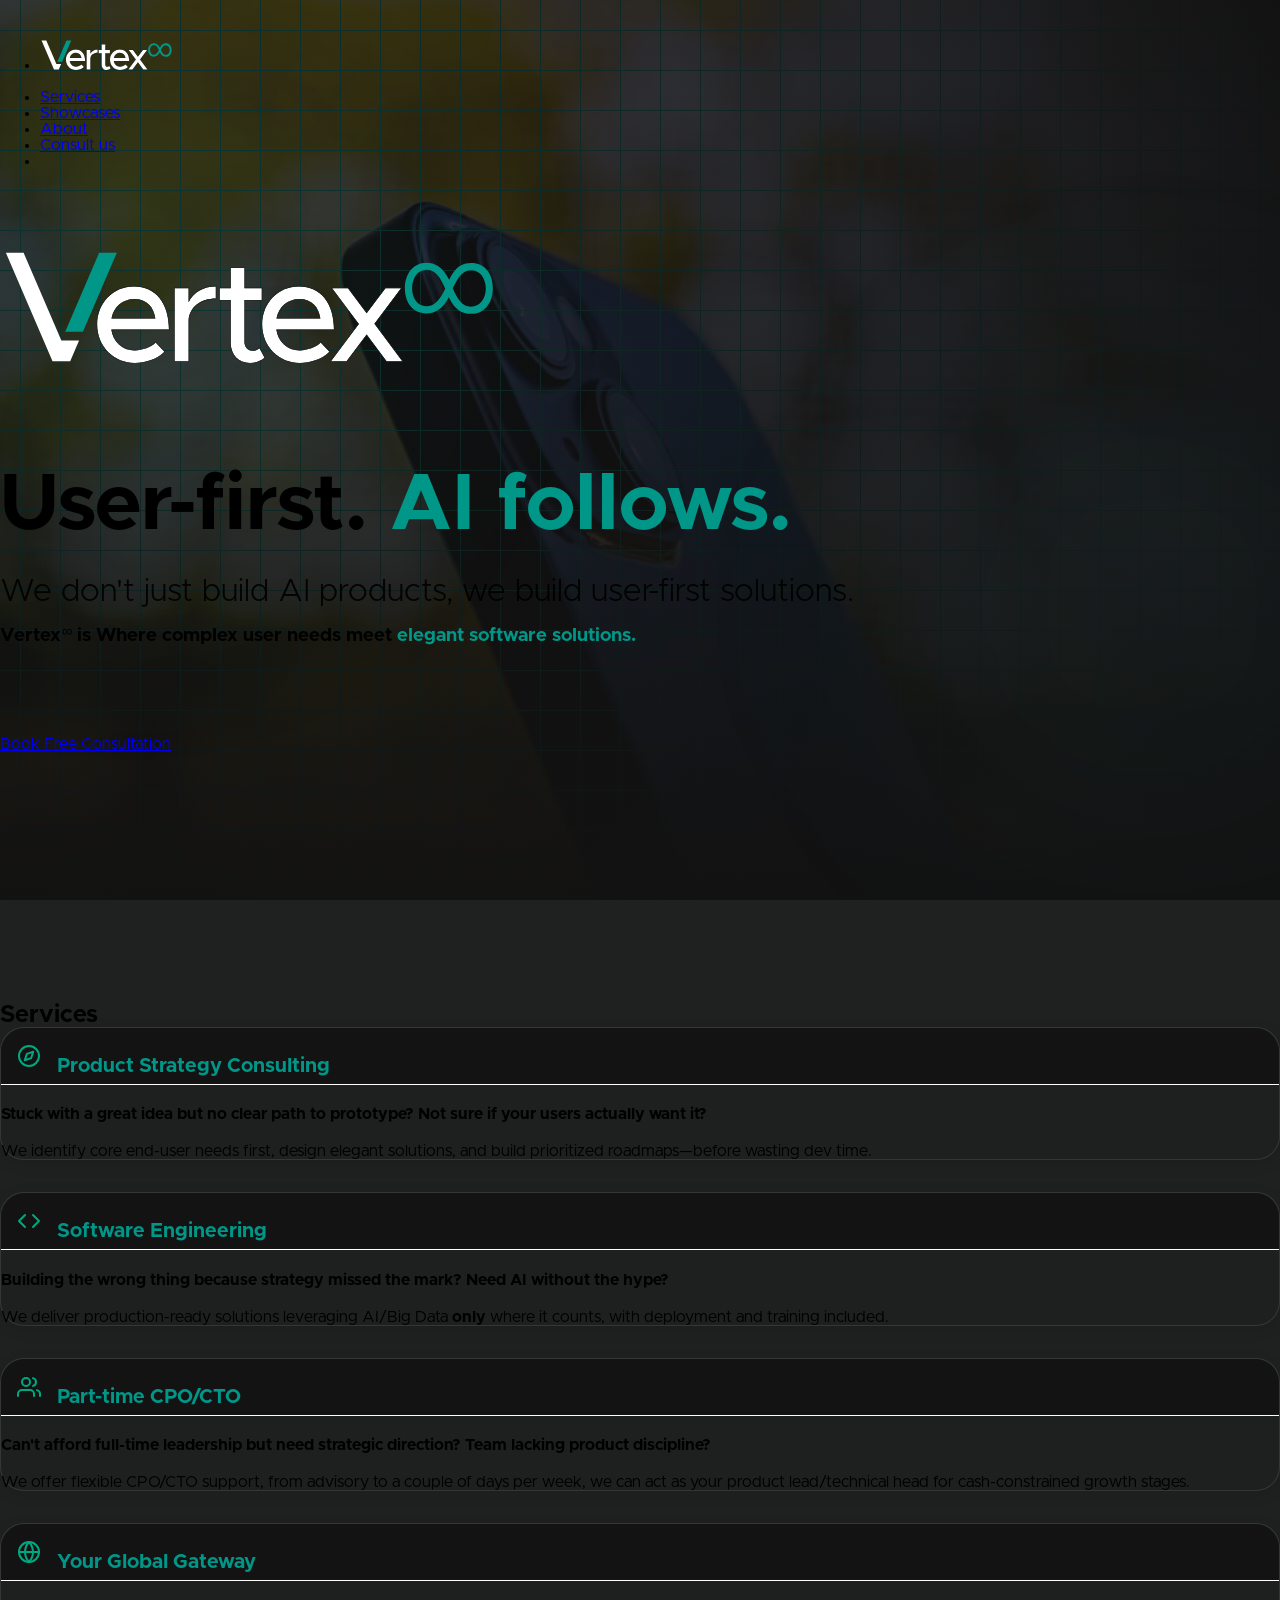
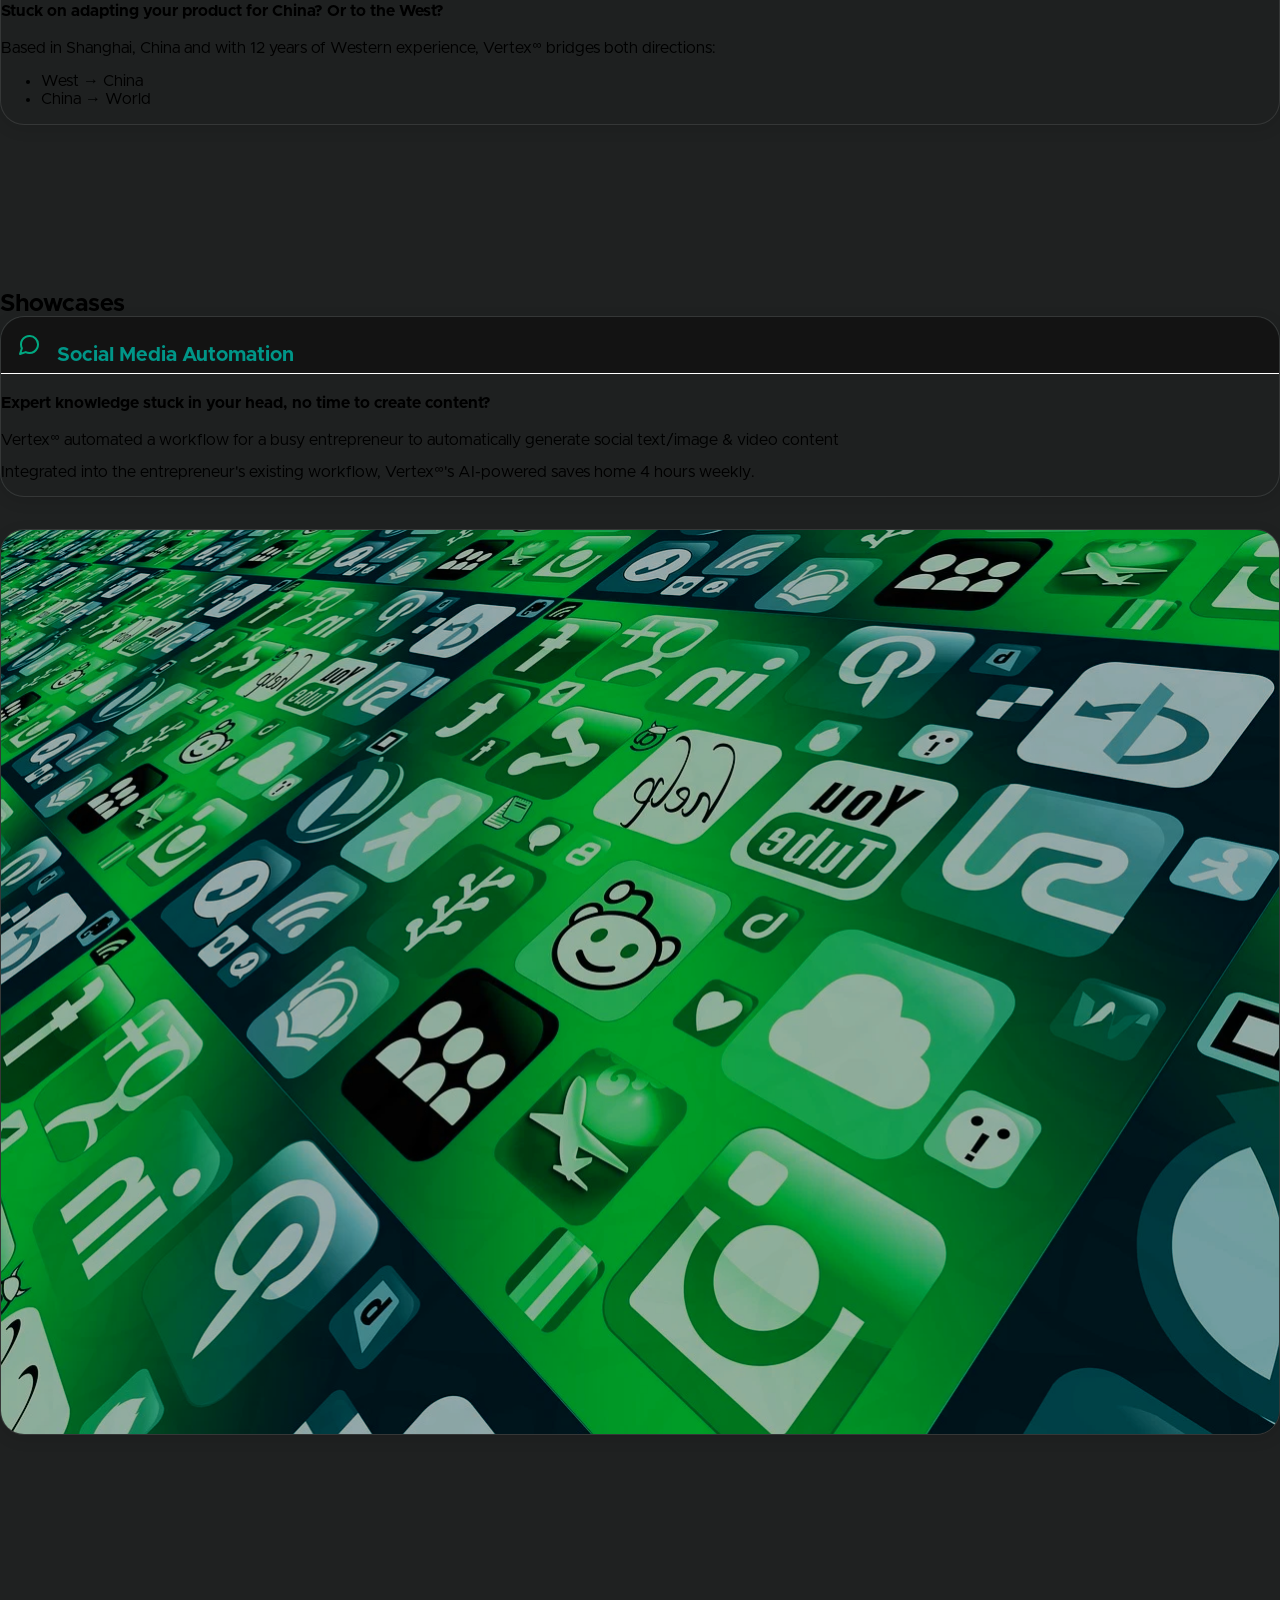
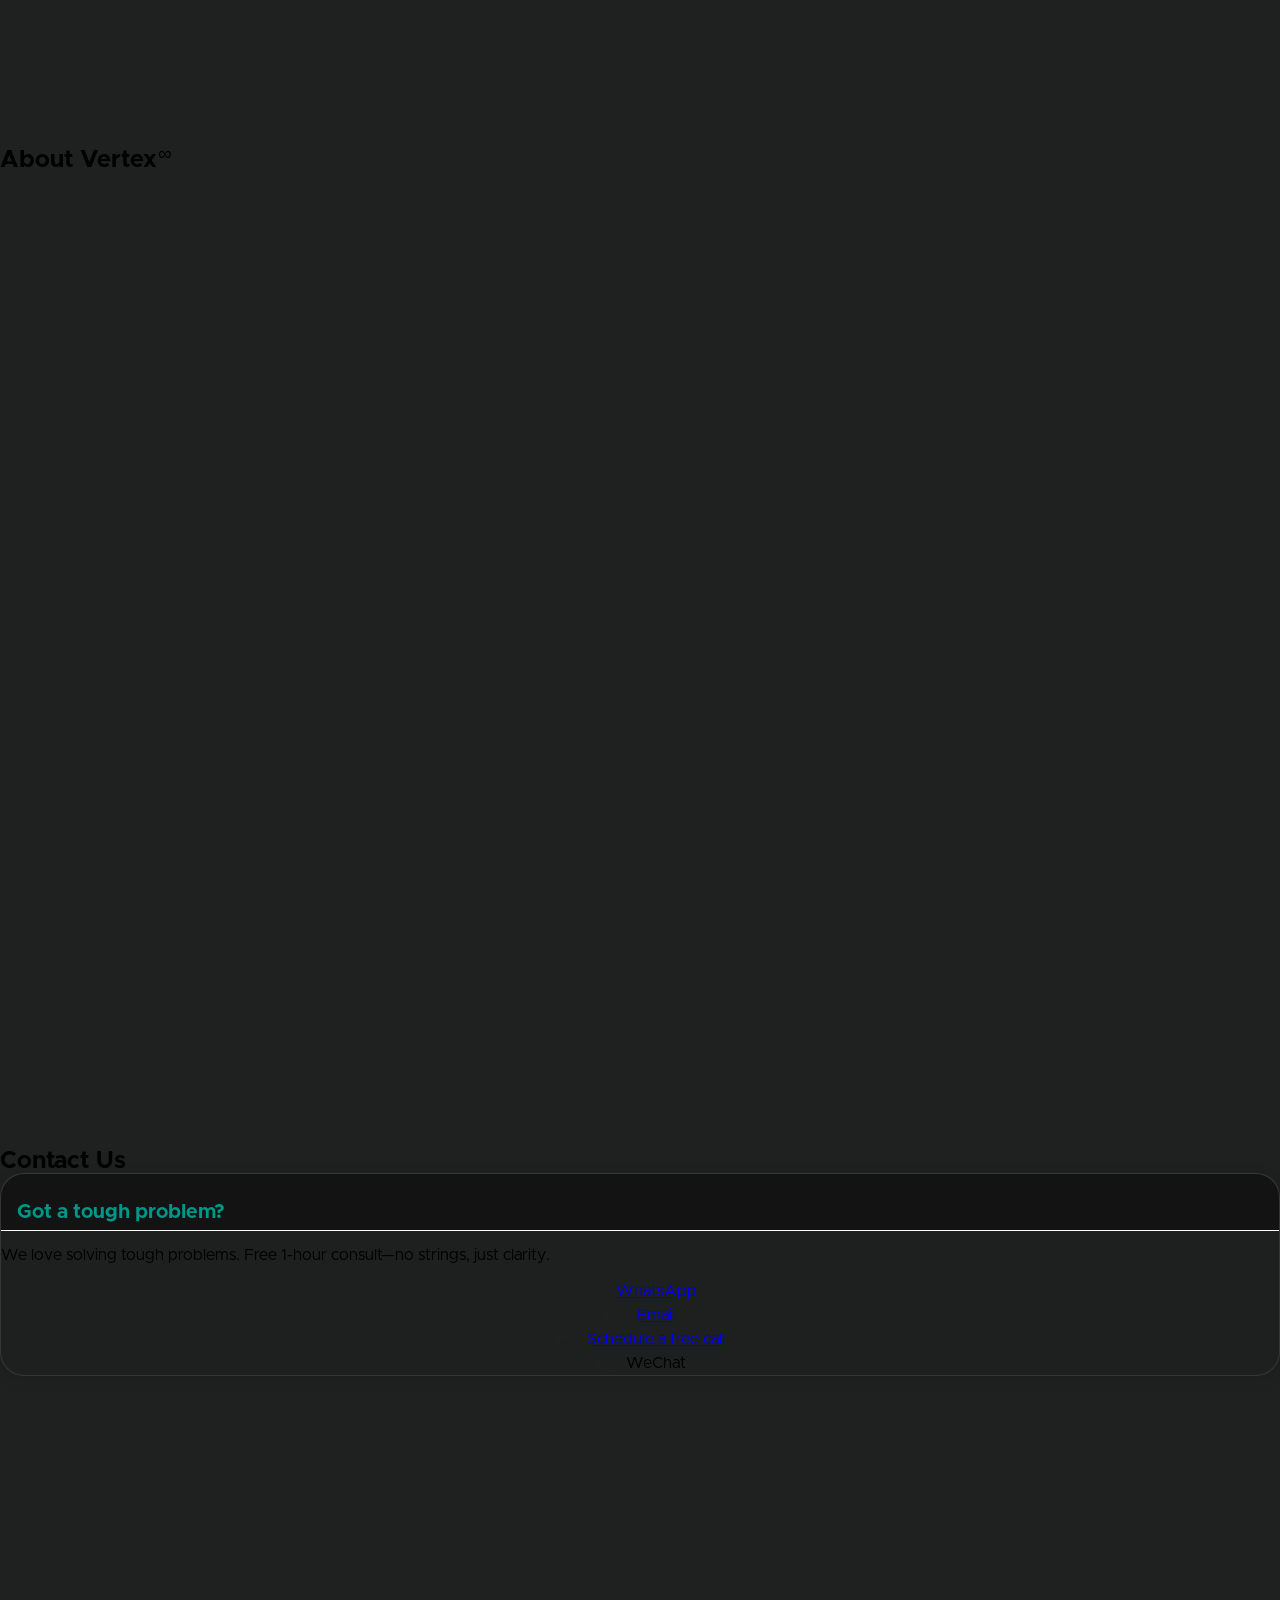
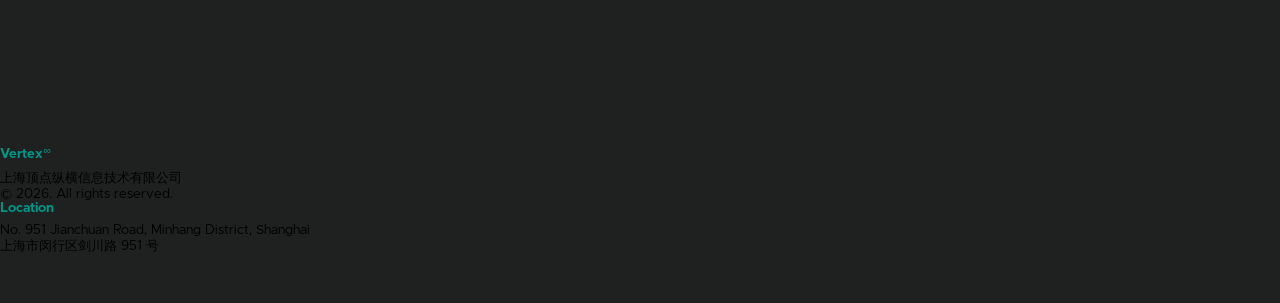
==== index.html @ 4355d053 "Adjust 2 cols image style + fix reveal." ====
<!DOCTYPE html>
<html lang="en" data-theme="dark">

<head>
    <meta charset="UTF-8">
    <meta name="viewport" content="width=device-width, initial-scale=1.0">
    <title>Vertex8 - Where complex user needs meet elegant software solutions | Vertex8</title>
    <meta name="description"
        content="Vertex8 delivers elegant AI-powered solutions for complex workflows, from product strategy to software engineering.">

    <!-- Pico.css -->
    <link rel="stylesheet" href="assets/css/pico.min.css">

    <!-- Custom Style -->
    <link rel="stylesheet" href="assets/css/style.css">

    <!-- Favicon -->
    <link rel="icon" type="image/svg+xml" href="assets/img/favicon.svg">
</head>

<body>
    <header>
        <nav class="container">
            <ul>
                <li>
                    <a href="#welcome" aria-label="Vertex8 Home">
                        <img src="assets/img/logo-full-light.svg" alt="Vertex8 Logo" class="logo logo-light">
                        <img src="assets/img/logo-full-dark.svg" alt="Vertex8 Logo" class="logo logo-dark">
                    </a>
                </li>
            </ul>
            <ul>
                <li><a href="#services">Services</a></li>
                <li><a href="#use-cases">Showcases</a></li>
                <li><a href="#about">About</a></li>
                <li><a href="#contact" role="button" data-tooltip="It's free!" data-placement="bottom"><span
                            class="consult-text-full">Consult us</span><span
                            class="consult-text-short">Consult</span></a>
                </li>
                <li>
                    <a href="#" id="theme-toggle" aria-label="Toggle Theme">
                        <svg xmlns="http://www.w3.org/2000/svg" width="24" height="24" viewBox="0 0 24 24" fill="none"
                            stroke="currentColor" stroke-width="2" stroke-linecap="round" stroke-linejoin="round">
                            <circle cx="12" cy="12" r="5" />
                            <path
                                d="M12 1v2M12 21v2M4.22 4.22l1.42 1.42M18.36 18.36l1.42 1.42M1 12h2M21 12h2M4.22 19.78l1.42-1.42M18.36 5.64l1.42-1.42" />
                        </svg>
                    </a>
                </li>
            </ul>
        </nav>
    </header>

    <main>
        <!-- Hero Section -->
        <section id="welcome">
            <div class="container">
                <div class="logo-animation-container">
                    <div class="logo-reveal-mask">
                        <img src="assets/img/logo-full-light.svg" alt="Vertex8" class="logo-full logo-light">
                        <img src="assets/img/logo-full-dark.svg" alt="Vertex8" class="logo-full logo-dark">
                    </div>
                    <div class="v-anim-wrapper">
                        <img src="assets/img/logo-v-light.svg" alt="" class="v-logo-anim logo-light">
                        <img src="assets/img/logo-v-dark.svg" alt="" class="v-logo-anim logo-dark">
                    </div>
                </div>
                <hgroup>
                    <h1>User-first. <span class="primary">AI follows.</span></h1>
                    <h2>We don't just build AI products, we build user-first solutions.</h2>
                    <h3><span class="company_name">Vertex<span class="symbol">∞</span></span> is Where complex user
                        needs
                        meet<span class="primary"> elegant software solutions.</span>
                    </h3>
                </hgroup>
                <footer>
                    <a href="#contact" role="button" data-tooltip="Tell us about your needs!"
                        data-placement="bottom">Book
                        Free Consultation</a>
                </footer>
            </div>
        </section>

        <!-- Services -->
        <section id="services">
            <div class="container">
                <h2>Services</h2>
                <div class="grid">
                    <div>
                        <article class="reveal">
                            <header>
                                <img src="assets/img/icon-strategy.svg" alt="Strategy Icon" class="icon">
                                <h3>Product Strategy Consulting</h3>
                            </header>
                            <h4>Stuck with a great idea but no clear path to prototype? Not sure if your users actually
                                want it?</h4>
                            We identify core end-user needs first, design elegant solutions, and build prioritized
                            roadmaps—before wasting dev time.
                        </article>
                    </div>
                    <div>
                        <article class="reveal">
                            <header>
                                <img src="assets/img/icon-engineering.svg" alt="Engineering Icon" class="icon">
                                <h3>Software Engineering</h3>
                            </header>
                            <h4>Building the wrong thing because strategy missed the mark? Need AI without the hype?
                            </h4>
                            We deliver production-ready solutions leveraging AI/Big Data <strong>only</strong> where it
                            counts, with deployment and training included.
                        </article>
                    </div>
                </div>
                <div class="grid">
                    <div>
                        <article class="reveal">
                            <header>
                                <img src="assets/img/icon-leadership.svg" alt="Leadership Icon" class="icon">
                                <h3>Part-time CPO/CTO</h3>
                            </header>
                            <h4>Can't afford full-time leadership but need strategic direction? Team lacking product
                                discipline?</h4>
                            We offer flexible CPO/CTO support, from advisory to a couple of days per week, we can act as
                            your product lead/technical head for cash-constrained growth stages.
                        </article>
                    </div>
                    <div>
                        <article class="reveal">
                            <header>
                                <img src="assets/img/icon-delivery.svg" alt="Delivery Icon" class="icon">
                                <h3>Your Global Gateway</h3>
                            </header>
                            <h4>Stuck on adapting your product for China? Or to the West?</h4>
                            Based in Shanghai, China and with 12 years of Western experience, <span
                                class="company_name">Vertex<span class="symbol">∞</span></span> bridges both
                            directions:
                            <ul>
                                <li>West → China</li>
                                <li>China → World</li>
                            </ul>
                        </article>
                    </div>
                </div>
            </div>
        </section>

        <!-- Use Cases -->
        <section id="use-cases">
            <div class="container">
                <h2>Showcases</h2>
                <div class="grid">
                    <article class="reveal">
                        <header>
                            <img src="assets/img/icon-social.svg" alt="Social Icon" class="icon">
                            <h3>Social Media Automation</h3>
                        </header>
                        <h4>Expert knowledge stuck in your head, no time to create content?</h4>
                        <p><span class="company_name">Vertex<span class="symbol">∞</span></span> automated a workflow
                            for a
                            busy entrepreneur
                            to automatically generate social text/image
                            &amp; video content </p>
                        <p>Integrated into the entrepreneur's existing workflow, <span class="company_name">Vertex<span
                                    class="symbol">∞</span></span>'s AI-powered saves home 4 hours
                            weekly.</p>
                    </article>
                    <div class="reveal image-col">
                        <img src="./assets/img/showcase_social.webp" alt="Social Media Automation Illustration">
                    </div>
                </div>
            </div>
        </section>

        <!-- About Vertex8 -->
        <section id="about">
            <div class="container">
                <h2>About <span class="company_name">Vertex<span class="symbol">∞</span></span></h2>
                <div class="grid">
                    <article class="reveal">
                        <header>
                            <img src="assets/img/icon-principles.svg" alt="Mission Icon" class="icon">
                            <h3>Our Principles</h3>
                        </header>
                        <ul>
                            <li>User-first, <strong>always</strong>.<br />
                                We solve real problems before picking tech. AI
                                serves users, never the other way around.</li>
                            <li><strong>Integrity drives us.</strong><br />
                                Honest advice, transparent pricing, sustainable
                                solutions—not hype.</li>
                            <li><strong>Scale what works.</strong><br />
                                We phase projects to minimize risks and unlock
                                scalable patterns.</li>
                        </ul>
                    </article>
                    <article class="reveal">
                        <header>
                            <img src="assets/img/icon-founder.svg" alt="Founder Icon" class="icon">
                            <h3>Our Founder</h3>
                        </header>
                        <div>
                            <h4>Cyrille Berliat <a href="https://www.linkedin.com/in/cyrilleberliat/" target="_blank"
                                    rel="noopener noreferrer"
                                    style="display: inline-flex; vertical-align: bottom; margin-left: 0.5rem; margin-bottom: 0.2rem;"><img
                                        src="assets/img/icon-linkedin.svg" alt="LinkedIn" class="icon"
                                        style="width: 1.2rem; height: 1.2rem;"></a></h4>
                            <ul>
                                <li>15 years building/scaling products, 12 at Google.</li>
                                <li>Mentors teams from idea to production with battle-tested methodology.</li>
                                <li>International experience having lived in 9 countries from China to USA, with a
                                    French
                                    touch.</li>
                            </ul>
                        </div>
                    </article>
                </div>
            </div>
        </section>

        <!-- Contact Us -->
        <section id="contact">
            <div class="container">
                <h2>Contact Us</h2>

                <div class="grid">
                    <article class="reveal">
                        <header>
                            <h3>Got a tough problem?</h3>
                        </header>
                        <p>We love solving tough problems. Free 1-hour consult—no strings, just clarity.</p>
                        <div class="grid">
                            <a href="https://wa.me/8617621033727" target="_blank" role="button">
                                <img src="assets/img/icon-whatsapp.svg" alt="WhatsApp" class="icon">
                                WhatsApp
                            </a>

                            <a href="mailto:hello@vertex8.net" target="_blank" role="button">
                                <img src="assets/img/icon-mail.svg" alt="Email" class="icon">
                                Email
                            </a>

                            <a href="https://calendly.com/vertex8/30min" target="_blank" role="button">
                                <img src="assets/img/icon-calendar.svg" alt="Calendar" class="icon">
                                Schedule a free call
                            </a>

                            <details name="wechat" class="wechat-container" role="button">
                                <summary role="button">
                                    <img src="assets/img/icon-wechat.svg" alt="WeChat" class="icon">
                                    WeChat
                                </summary>

                                <div class="wechat-tooltip">
                                    <div class="wechat-qr-placeholder"><img src="assets/img/wechat-qr.svg"
                                            alt="Vertex8 WeChat">
                                    </div>
                                    <p style="margin-top:0.5rem; margin-bottom:0;">ID: bo_xirui</p>
                                </div>
                            </details>
                        </div>
                    </article>
                </div>
            </div>
        </section>
    </main>

    <footer class="container">
        <div class="grid">
            <section>
                <small>
                    <strong><span class="company_name">Vertex<span class="symbol">∞</span></span></strong>
                    上海顶点纵横信息技术有限公司<br />
                    &copy; 2026. All rights reserved.
                </small>
            </section>
            <section>
                <small>
                    <strong>Location</strong>
                    No. 951 Jianchuan Road, Minhang District, Shanghai<br />
                    上海市闵行区剑川路 951 号
                </small>
            </section>
        </div>
    </footer>

    <script>
        // Intersection Observer for entrance animations
        const revealCallback = (entries, observer) => {
            entries.forEach(entry => {
                if (entry.isIntersecting) {
                    entry.target.classList.add('active');
                    // Once animated, we don't need to observe it anymore
                    observer.unobserve(entry.target);
                }
            });
        };

        const revealObserver = new IntersectionObserver(revealCallback, {
            threshold: 0.15
        });

        document.querySelectorAll('.reveal').forEach(element => {
            revealObserver.observe(element);
        });

        // Header scroll effect
        const header = document.querySelector('header');
        window.addEventListener('scroll', () => {
            if (window.scrollY > 50) {
                header.classList.add('scrolled');
            } else {
                header.classList.remove('scrolled');
            }
        });
    </script>
</body>

</html>
---- assets/css/pico.min.css ----
@charset "UTF-8";/*!
 * Pico CSS ✨ v2.1.1 (https://picocss.com)
 * Copyright 2019-2025 - Licensed under MIT
 */:host,:root{--pico-font-family-emoji:"Apple Color Emoji","Segoe UI Emoji","Segoe UI Symbol","Noto Color Emoji";--pico-font-family-sans-serif:system-ui,"Segoe UI",Roboto,Oxygen,Ubuntu,Cantarell,Helvetica,Arial,"Helvetica Neue",sans-serif,var(--pico-font-family-emoji);--pico-font-family-monospace:ui-monospace,SFMono-Regular,"SF Mono",Menlo,Consolas,"Liberation Mono",monospace,var(--pico-font-family-emoji);--pico-font-family:var(--pico-font-family-sans-serif);--pico-line-height:1.5;--pico-font-weight:400;--pico-font-size:100%;--pico-text-underline-offset:0.1rem;--pico-border-radius:0.25rem;--pico-border-width:0.0625rem;--pico-outline-width:0.125rem;--pico-transition:0.2s ease-in-out;--pico-spacing:1rem;--pico-typography-spacing-vertical:1rem;--pico-block-spacing-vertical:var(--pico-spacing);--pico-block-spacing-horizontal:var(--pico-spacing);--pico-grid-column-gap:var(--pico-spacing);--pico-grid-row-gap:var(--pico-spacing);--pico-form-element-spacing-vertical:0.75rem;--pico-form-element-spacing-horizontal:1rem;--pico-group-box-shadow:0 0 0 rgba(0, 0, 0, 0);--pico-group-box-shadow-focus-with-button:0 0 0 var(--pico-outline-width) var(--pico-primary-focus);--pico-group-box-shadow-focus-with-input:0 0 0 0.0625rem var(--pico-form-element-border-color);--pico-modal-overlay-backdrop-filter:blur(0.375rem);--pico-nav-element-spacing-vertical:1rem;--pico-nav-element-spacing-horizontal:0.5rem;--pico-nav-link-spacing-vertical:0.5rem;--pico-nav-link-spacing-horizontal:0.5rem;--pico-nav-breadcrumb-divider:">";--pico-icon-checkbox:url("data:image/svg+xml,%3Csvg xmlns='http://www.w3.org/2000/svg' width='24' height='24' viewBox='0 0 24 24' fill='none' stroke='rgb(255, 255, 255)' stroke-width='4' stroke-linecap='round' stroke-linejoin='round'%3E%3Cpolyline points='20 6 9 17 4 12'%3E%3C/polyline%3E%3C/svg%3E");--pico-icon-minus:url("data:image/svg+xml,%3Csvg xmlns='http://www.w3.org/2000/svg' width='24' height='24' viewBox='0 0 24 24' fill='none' stroke='rgb(255, 255, 255)' stroke-width='4' stroke-linecap='round' stroke-linejoin='round'%3E%3Cline x1='5' y1='12' x2='19' y2='12'%3E%3C/line%3E%3C/svg%3E");--pico-icon-chevron:url("data:image/svg+xml,%3Csvg xmlns='http://www.w3.org/2000/svg' width='24' height='24' viewBox='0 0 24 24' fill='none' stroke='rgb(136, 145, 164)' stroke-width='2' stroke-linecap='round' stroke-linejoin='round'%3E%3Cpolyline points='6 9 12 15 18 9'%3E%3C/polyline%3E%3C/svg%3E");--pico-icon-date:url("data:image/svg+xml,%3Csvg xmlns='http://www.w3.org/2000/svg' width='24' height='24' viewBox='0 0 24 24' fill='none' stroke='rgb(136, 145, 164)' stroke-width='2' stroke-linecap='round' stroke-linejoin='round'%3E%3Crect x='3' y='4' width='18' height='18' rx='2' ry='2'%3E%3C/rect%3E%3Cline x1='16' y1='2' x2='16' y2='6'%3E%3C/line%3E%3Cline x1='8' y1='2' x2='8' y2='6'%3E%3C/line%3E%3Cline x1='3' y1='10' x2='21' y2='10'%3E%3C/line%3E%3C/svg%3E");--pico-icon-time:url("data:image/svg+xml,%3Csvg xmlns='http://www.w3.org/2000/svg' width='24' height='24' viewBox='0 0 24 24' fill='none' stroke='rgb(136, 145, 164)' stroke-width='2' stroke-linecap='round' stroke-linejoin='round'%3E%3Ccircle cx='12' cy='12' r='10'%3E%3C/circle%3E%3Cpolyline points='12 6 12 12 16 14'%3E%3C/polyline%3E%3C/svg%3E");--pico-icon-search:url("data:image/svg+xml,%3Csvg xmlns='http://www.w3.org/2000/svg' width='24' height='24' viewBox='0 0 24 24' fill='none' stroke='rgb(136, 145, 164)' stroke-width='1.5' stroke-linecap='round' stroke-linejoin='round'%3E%3Ccircle cx='11' cy='11' r='8'%3E%3C/circle%3E%3Cline x1='21' y1='21' x2='16.65' y2='16.65'%3E%3C/line%3E%3C/svg%3E");--pico-icon-close:url("data:image/svg+xml,%3Csvg xmlns='http://www.w3.org/2000/svg' width='24' height='24' viewBox='0 0 24 24' fill='none' stroke='rgb(136, 145, 164)' stroke-width='3' stroke-linecap='round' stroke-linejoin='round'%3E%3Cline x1='18' y1='6' x2='6' y2='18'%3E%3C/line%3E%3Cline x1='6' y1='6' x2='18' y2='18'%3E%3C/line%3E%3C/svg%3E");--pico-icon-loading:url("data:image/svg+xml,%3Csvg fill='none' height='24' width='24' viewBox='0 0 24 24' xmlns='http://www.w3.org/2000/svg' %3E%3Cstyle%3E g %7B animation: rotate 2s linear infinite; transform-origin: center center; %7D circle %7B stroke-dasharray: 75,100; stroke-dashoffset: -5; animation: dash 1.5s ease-in-out infinite; stroke-linecap: round; %7D @keyframes rotate %7B 0%25 %7B transform: rotate(0deg); %7D 100%25 %7B transform: rotate(360deg); %7D %7D @keyframes dash %7B 0%25 %7B stroke-dasharray: 1,100; stroke-dashoffset: 0; %7D 50%25 %7B stroke-dasharray: 44.5,100; stroke-dashoffset: -17.5; %7D 100%25 %7B stroke-dasharray: 44.5,100; stroke-dashoffset: -62; %7D %7D %3C/style%3E%3Cg%3E%3Ccircle cx='12' cy='12' r='10' fill='none' stroke='rgb(136, 145, 164)' stroke-width='4' /%3E%3C/g%3E%3C/svg%3E")}@media (min-width:576px){:host,:root{--pico-font-size:106.25%}}@media (min-width:768px){:host,:root{--pico-font-size:112.5%}}@media (min-width:1024px){:host,:root{--pico-font-size:118.75%}}@media (min-width:1280px){:host,:root{--pico-font-size:125%}}@media (min-width:1536px){:host,:root{--pico-font-size:131.25%}}a{--pico-text-decoration:underline}a.contrast,a.secondary{--pico-text-decoration:underline}small{--pico-font-size:0.875em}h1,h2,h3,h4,h5,h6{--pico-font-weight:700}h1{--pico-font-size:2rem;--pico-line-height:1.125;--pico-typography-spacing-top:3rem}h2{--pico-font-size:1.75rem;--pico-line-height:1.15;--pico-typography-spacing-top:2.625rem}h3{--pico-font-size:1.5rem;--pico-line-height:1.175;--pico-typography-spacing-top:2.25rem}h4{--pico-font-size:1.25rem;--pico-line-height:1.2;--pico-typography-spacing-top:1.874rem}h5{--pico-font-size:1.125rem;--pico-line-height:1.225;--pico-typography-spacing-top:1.6875rem}h6{--pico-font-size:1rem;--pico-line-height:1.25;--pico-typography-spacing-top:1.5rem}tfoot td,tfoot th,thead td,thead th{--pico-font-weight:600;--pico-border-width:0.1875rem}code,kbd,pre,samp{--pico-font-family:var(--pico-font-family-monospace)}kbd{--pico-font-weight:bolder}:where(select,textarea),input:not([type=submit],[type=button],[type=reset],[type=checkbox],[type=radio],[type=file]){--pico-outline-width:0.0625rem}[type=search]{--pico-border-radius:5rem}[type=checkbox],[type=radio]{--pico-border-width:0.125rem}[type=checkbox][role=switch]{--pico-border-width:0.1875rem}details.dropdown summary:not([role=button]){--pico-outline-width:0.0625rem}nav details.dropdown summary:focus-visible{--pico-outline-width:0.125rem}[role=search]{--pico-border-radius:5rem}[role=group]:has(button.secondary:focus,[type=submit].secondary:focus,[type=button].secondary:focus,[role=button].secondary:focus),[role=search]:has(button.secondary:focus,[type=submit].secondary:focus,[type=button].secondary:focus,[role=button].secondary:focus){--pico-group-box-shadow-focus-with-button:0 0 0 var(--pico-outline-width) var(--pico-secondary-focus)}[role=group]:has(button.contrast:focus,[type=submit].contrast:focus,[type=button].contrast:focus,[role=button].contrast:focus),[role=search]:has(button.contrast:focus,[type=submit].contrast:focus,[type=button].contrast:focus,[role=button].contrast:focus){--pico-group-box-shadow-focus-with-button:0 0 0 var(--pico-outline-width) var(--pico-contrast-focus)}[role=group] [role=button],[role=group] [type=button],[role=group] [type=submit],[role=group] button,[role=search] [role=button],[role=search] [type=button],[role=search] [type=submit],[role=search] button{--pico-form-element-spacing-horizontal:2rem}details summary[role=button]:not(.outline)::after{filter:brightness(0) invert(1)}[aria-busy=true]:not(input,select,textarea):is(button,[type=submit],[type=button],[type=reset],[role=button]):not(.outline)::before{filter:brightness(0) invert(1)}:host(:not([data-theme=dark])),:root:not([data-theme=dark]),[data-theme=light]{color-scheme:light;--pico-background-color:#fff;--pico-color:#373c44;--pico-text-selection-color:rgba(2, 154, 232, 0.25);--pico-muted-color:#646b79;--pico-muted-border-color:rgb(231, 234, 239.5);--pico-primary:#0172ad;--pico-primary-background:#0172ad;--pico-primary-border:var(--pico-primary-background);--pico-primary-underline:rgba(1, 114, 173, 0.5);--pico-primary-hover:#015887;--pico-primary-hover-background:#02659a;--pico-primary-hover-border:var(--pico-primary-hover-background);--pico-primary-hover-underline:var(--pico-primary-hover);--pico-primary-focus:rgba(2, 154, 232, 0.5);--pico-primary-inverse:#fff;--pico-secondary:#5d6b89;--pico-secondary-background:#525f7a;--pico-secondary-border:var(--pico-secondary-background);--pico-secondary-underline:rgba(93, 107, 137, 0.5);--pico-secondary-hover:#48536b;--pico-secondary-hover-background:#48536b;--pico-secondary-hover-border:var(--pico-secondary-hover-background);--pico-secondary-hover-underline:var(--pico-secondary-hover);--pico-secondary-focus:rgba(93, 107, 137, 0.25);--pico-secondary-inverse:#fff;--pico-contrast:#181c25;--pico-contrast-background:#181c25;--pico-contrast-border:var(--pico-contrast-background);--pico-contrast-underline:rgba(24, 28, 37, 0.5);--pico-contrast-hover:#000;--pico-contrast-hover-background:#000;--pico-contrast-hover-border:var(--pico-contrast-hover-background);--pico-contrast-hover-underline:var(--pico-secondary-hover);--pico-contrast-focus:rgba(93, 107, 137, 0.25);--pico-contrast-inverse:#fff;--pico-box-shadow:0.0145rem 0.029rem 0.174rem rgba(129, 145, 181, 0.01698),0.0335rem 0.067rem 0.402rem rgba(129, 145, 181, 0.024),0.0625rem 0.125rem 0.75rem rgba(129, 145, 181, 0.03),0.1125rem 0.225rem 1.35rem rgba(129, 145, 181, 0.036),0.2085rem 0.417rem 2.502rem rgba(129, 145, 181, 0.04302),0.5rem 1rem 6rem rgba(129, 145, 181, 0.06),0 0 0 0.0625rem rgba(129, 145, 181, 0.015);--pico-h1-color:#2d3138;--pico-h2-color:#373c44;--pico-h3-color:#424751;--pico-h4-color:#4d535e;--pico-h5-color:#5c6370;--pico-h6-color:#646b79;--pico-mark-background-color:rgb(252.5, 230.5, 191.5);--pico-mark-color:#0f1114;--pico-ins-color:rgb(28.5, 105.5, 84);--pico-del-color:rgb(136, 56.5, 53);--pico-blockquote-border-color:var(--pico-muted-border-color);--pico-blockquote-footer-color:var(--pico-muted-color);--pico-button-box-shadow:0 0 0 rgba(0, 0, 0, 0);--pico-button-hover-box-shadow:0 0 0 rgba(0, 0, 0, 0);--pico-table-border-color:var(--pico-muted-border-color);--pico-table-row-stripped-background-color:rgba(111, 120, 135, 0.0375);--pico-code-background-color:rgb(243, 244.5, 246.75);--pico-code-color:#646b79;--pico-code-kbd-background-color:var(--pico-color);--pico-code-kbd-color:var(--pico-background-color);--pico-form-element-background-color:rgb(251, 251.5, 252.25);--pico-form-element-selected-background-color:#dfe3eb;--pico-form-element-border-color:#cfd5e2;--pico-form-element-color:#23262c;--pico-form-element-placeholder-color:var(--pico-muted-color);--pico-form-element-active-background-color:#fff;--pico-form-element-active-border-color:var(--pico-primary-border);--pico-form-element-focus-color:var(--pico-primary-border);--pico-form-element-disabled-opacity:0.5;--pico-form-element-invalid-border-color:rgb(183.5, 105.5, 106.5);--pico-form-element-invalid-active-border-color:rgb(200.25, 79.25, 72.25);--pico-form-element-invalid-focus-color:var(--pico-form-element-invalid-active-border-color);--pico-form-element-valid-border-color:rgb(76, 154.5, 137.5);--pico-form-element-valid-active-border-color:rgb(39, 152.75, 118.75);--pico-form-element-valid-focus-color:var(--pico-form-element-valid-active-border-color);--pico-switch-background-color:#bfc7d9;--pico-switch-checked-background-color:var(--pico-primary-background);--pico-switch-color:#fff;--pico-switch-thumb-box-shadow:0 0 0 rgba(0, 0, 0, 0);--pico-range-border-color:#dfe3eb;--pico-range-active-border-color:#bfc7d9;--pico-range-thumb-border-color:var(--pico-background-color);--pico-range-thumb-color:var(--pico-secondary-background);--pico-range-thumb-active-color:var(--pico-primary-background);--pico-accordion-border-color:var(--pico-muted-border-color);--pico-accordion-active-summary-color:var(--pico-primary-hover);--pico-accordion-close-summary-color:var(--pico-color);--pico-accordion-open-summary-color:var(--pico-muted-color);--pico-card-background-color:var(--pico-background-color);--pico-card-border-color:var(--pico-muted-border-color);--pico-card-box-shadow:var(--pico-box-shadow);--pico-card-sectioning-background-color:rgb(251, 251.5, 252.25);--pico-dropdown-background-color:#fff;--pico-dropdown-border-color:#eff1f4;--pico-dropdown-box-shadow:var(--pico-box-shadow);--pico-dropdown-color:var(--pico-color);--pico-dropdown-hover-background-color:#eff1f4;--pico-loading-spinner-opacity:0.5;--pico-modal-overlay-background-color:rgba(232, 234, 237, 0.75);--pico-progress-background-color:#dfe3eb;--pico-progress-color:var(--pico-primary-background);--pico-tooltip-background-color:var(--pico-contrast-background);--pico-tooltip-color:var(--pico-contrast-inverse);--pico-icon-valid:url("data:image/svg+xml,%3Csvg xmlns='http://www.w3.org/2000/svg' width='24' height='24' viewBox='0 0 24 24' fill='none' stroke='rgb(76, 154.5, 137.5)' stroke-width='2' stroke-linecap='round' stroke-linejoin='round'%3E%3Cpolyline points='20 6 9 17 4 12'%3E%3C/polyline%3E%3C/svg%3E");--pico-icon-invalid:url("data:image/svg+xml,%3Csvg xmlns='http://www.w3.org/2000/svg' width='24' height='24' viewBox='0 0 24 24' fill='none' stroke='rgb(200.25, 79.25, 72.25)' stroke-width='2' stroke-linecap='round' stroke-linejoin='round'%3E%3Ccircle cx='12' cy='12' r='10'%3E%3C/circle%3E%3Cline x1='12' y1='8' x2='12' y2='12'%3E%3C/line%3E%3Cline x1='12' y1='16' x2='12.01' y2='16'%3E%3C/line%3E%3C/svg%3E")}:host(:not([data-theme=dark])) input:is([type=submit],[type=button],[type=reset],[type=checkbox],[type=radio],[type=file]),:root:not([data-theme=dark]) input:is([type=submit],[type=button],[type=reset],[type=checkbox],[type=radio],[type=file]),[data-theme=light] input:is([type=submit],[type=button],[type=reset],[type=checkbox],[type=radio],[type=file]){--pico-form-element-focus-color:var(--pico-primary-focus)}@media only screen and (prefers-color-scheme:dark){:host(:not([data-theme])),:root:not([data-theme]){color-scheme:dark;--pico-background-color:rgb(19, 22.5, 30.5);--pico-color:#c2c7d0;--pico-text-selection-color:rgba(1, 170, 255, 0.1875);--pico-muted-color:#7b8495;--pico-muted-border-color:#202632;--pico-primary:#01aaff;--pico-primary-background:#0172ad;--pico-primary-border:var(--pico-primary-background);--pico-primary-underline:rgba(1, 170, 255, 0.5);--pico-primary-hover:#79c0ff;--pico-primary-hover-background:#017fc0;--pico-primary-hover-border:var(--pico-primary-hover-background);--pico-primary-hover-underline:var(--pico-primary-hover);--pico-primary-focus:rgba(1, 170, 255, 0.375);--pico-primary-inverse:#fff;--pico-secondary:#969eaf;--pico-secondary-background:#525f7a;--pico-secondary-border:var(--pico-secondary-background);--pico-secondary-underline:rgba(150, 158, 175, 0.5);--pico-secondary-hover:#b3b9c5;--pico-secondary-hover-background:#5d6b89;--pico-secondary-hover-border:var(--pico-secondary-hover-background);--pico-secondary-hover-underline:var(--pico-secondary-hover);--pico-secondary-focus:rgba(144, 158, 190, 0.25);--pico-secondary-inverse:#fff;--pico-contrast:#dfe3eb;--pico-contrast-background:#eff1f4;--pico-contrast-border:var(--pico-contrast-background);--pico-contrast-underline:rgba(223, 227, 235, 0.5);--pico-contrast-hover:#fff;--pico-contrast-hover-background:#fff;--pico-contrast-hover-border:var(--pico-contrast-hover-background);--pico-contrast-hover-underline:var(--pico-contrast-hover);--pico-contrast-focus:rgba(207, 213, 226, 0.25);--pico-contrast-inverse:#000;--pico-box-shadow:0.0145rem 0.029rem 0.174rem rgba(7, 8.5, 12, 0.01698),0.0335rem 0.067rem 0.402rem rgba(7, 8.5, 12, 0.024),0.0625rem 0.125rem 0.75rem rgba(7, 8.5, 12, 0.03),0.1125rem 0.225rem 1.35rem rgba(7, 8.5, 12, 0.036),0.2085rem 0.417rem 2.502rem rgba(7, 8.5, 12, 0.04302),0.5rem 1rem 6rem rgba(7, 8.5, 12, 0.06),0 0 0 0.0625rem rgba(7, 8.5, 12, 0.015);--pico-h1-color:#f0f1f3;--pico-h2-color:#e0e3e7;--pico-h3-color:#c2c7d0;--pico-h4-color:#b3b9c5;--pico-h5-color:#a4acba;--pico-h6-color:#8891a4;--pico-mark-background-color:#014063;--pico-mark-color:#fff;--pico-ins-color:#62af9a;--pico-del-color:rgb(205.5, 126, 123);--pico-blockquote-border-color:var(--pico-muted-border-color);--pico-blockquote-footer-color:var(--pico-muted-color);--pico-button-box-shadow:0 0 0 rgba(0, 0, 0, 0);--pico-button-hover-box-shadow:0 0 0 rgba(0, 0, 0, 0);--pico-table-border-color:var(--pico-muted-border-color);--pico-table-row-stripped-background-color:rgba(111, 120, 135, 0.0375);--pico-code-background-color:rgb(26, 30.5, 40.25);--pico-code-color:#8891a4;--pico-code-kbd-background-color:var(--pico-color);--pico-code-kbd-color:var(--pico-background-color);--pico-form-element-background-color:rgb(28, 33, 43.5);--pico-form-element-selected-background-color:#2a3140;--pico-form-element-border-color:#2a3140;--pico-form-element-color:#e0e3e7;--pico-form-element-placeholder-color:#8891a4;--pico-form-element-active-background-color:rgb(26, 30.5, 40.25);--pico-form-element-active-border-color:var(--pico-primary-border);--pico-form-element-focus-color:var(--pico-primary-border);--pico-form-element-disabled-opacity:0.5;--pico-form-element-invalid-border-color:rgb(149.5, 74, 80);--pico-form-element-invalid-active-border-color:rgb(183.25, 63.5, 59);--pico-form-element-invalid-focus-color:var(--pico-form-element-invalid-active-border-color);--pico-form-element-valid-border-color:#2a7b6f;--pico-form-element-valid-active-border-color:rgb(22, 137, 105.5);--pico-form-element-valid-focus-color:var(--pico-form-element-valid-active-border-color);--pico-switch-background-color:#333c4e;--pico-switch-checked-background-color:var(--pico-primary-background);--pico-switch-color:#fff;--pico-switch-thumb-box-shadow:0 0 0 rgba(0, 0, 0, 0);--pico-range-border-color:#202632;--pico-range-active-border-color:#2a3140;--pico-range-thumb-border-color:var(--pico-background-color);--pico-range-thumb-color:var(--pico-secondary-background);--pico-range-thumb-active-color:var(--pico-primary-background);--pico-accordion-border-color:var(--pico-muted-border-color);--pico-accordion-active-summary-color:var(--pico-primary-hover);--pico-accordion-close-summary-color:var(--pico-color);--pico-accordion-open-summary-color:var(--pico-muted-color);--pico-card-background-color:#181c25;--pico-card-border-color:var(--pico-card-background-color);--pico-card-box-shadow:var(--pico-box-shadow);--pico-card-sectioning-background-color:rgb(26, 30.5, 40.25);--pico-dropdown-background-color:#181c25;--pico-dropdown-border-color:#202632;--pico-dropdown-box-shadow:var(--pico-box-shadow);--pico-dropdown-color:var(--pico-color);--pico-dropdown-hover-background-color:#202632;--pico-loading-spinner-opacity:0.5;--pico-modal-overlay-background-color:rgba(7.5, 8.5, 10, 0.75);--pico-progress-background-color:#202632;--pico-progress-color:var(--pico-primary-background);--pico-tooltip-background-color:var(--pico-contrast-background);--pico-tooltip-color:var(--pico-contrast-inverse);--pico-icon-valid:url("data:image/svg+xml,%3Csvg xmlns='http://www.w3.org/2000/svg' width='24' height='24' viewBox='0 0 24 24' fill='none' stroke='rgb(42, 123, 111)' stroke-width='2' stroke-linecap='round' stroke-linejoin='round'%3E%3Cpolyline points='20 6 9 17 4 12'%3E%3C/polyline%3E%3C/svg%3E");--pico-icon-invalid:url("data:image/svg+xml,%3Csvg xmlns='http://www.w3.org/2000/svg' width='24' height='24' viewBox='0 0 24 24' fill='none' stroke='rgb(149.5, 74, 80)' stroke-width='2' stroke-linecap='round' stroke-linejoin='round'%3E%3Ccircle cx='12' cy='12' r='10'%3E%3C/circle%3E%3Cline x1='12' y1='8' x2='12' y2='12'%3E%3C/line%3E%3Cline x1='12' y1='16' x2='12.01' y2='16'%3E%3C/line%3E%3C/svg%3E")}:host(:not([data-theme])) input:is([type=submit],[type=button],[type=reset],[type=checkbox],[type=radio],[type=file]),:root:not([data-theme]) input:is([type=submit],[type=button],[type=reset],[type=checkbox],[type=radio],[type=file]){--pico-form-element-focus-color:var(--pico-primary-focus)}:host(:not([data-theme])) details summary[role=button].contrast:not(.outline)::after,:root:not([data-theme]) details summary[role=button].contrast:not(.outline)::after{filter:brightness(0)}:host(:not([data-theme])) [aria-busy=true]:not(input,select,textarea).contrast:is(button,[type=submit],[type=button],[type=reset],[role=button]):not(.outline)::before,:root:not([data-theme]) [aria-busy=true]:not(input,select,textarea).contrast:is(button,[type=submit],[type=button],[type=reset],[role=button]):not(.outline)::before{filter:brightness(0)}}[data-theme=dark]{color-scheme:dark;--pico-background-color:rgb(19, 22.5, 30.5);--pico-color:#c2c7d0;--pico-text-selection-color:rgba(1, 170, 255, 0.1875);--pico-muted-color:#7b8495;--pico-muted-border-color:#202632;--pico-primary:#01aaff;--pico-primary-background:#0172ad;--pico-primary-border:var(--pico-primary-background);--pico-primary-underline:rgba(1, 170, 255, 0.5);--pico-primary-hover:#79c0ff;--pico-primary-hover-background:#017fc0;--pico-primary-hover-border:var(--pico-primary-hover-background);--pico-primary-hover-underline:var(--pico-primary-hover);--pico-primary-focus:rgba(1, 170, 255, 0.375);--pico-primary-inverse:#fff;--pico-secondary:#969eaf;--pico-secondary-background:#525f7a;--pico-secondary-border:var(--pico-secondary-background);--pico-secondary-underline:rgba(150, 158, 175, 0.5);--pico-secondary-hover:#b3b9c5;--pico-secondary-hover-background:#5d6b89;--pico-secondary-hover-border:var(--pico-secondary-hover-background);--pico-secondary-hover-underline:var(--pico-secondary-hover);--pico-secondary-focus:rgba(144, 158, 190, 0.25);--pico-secondary-inverse:#fff;--pico-contrast:#dfe3eb;--pico-contrast-background:#eff1f4;--pico-contrast-border:var(--pico-contrast-background);--pico-contrast-underline:rgba(223, 227, 235, 0.5);--pico-contrast-hover:#fff;--pico-contrast-hover-background:#fff;--pico-contrast-hover-border:var(--pico-contrast-hover-background);--pico-contrast-hover-underline:var(--pico-contrast-hover);--pico-contrast-focus:rgba(207, 213, 226, 0.25);--pico-contrast-inverse:#000;--pico-box-shadow:0.0145rem 0.029rem 0.174rem rgba(7, 8.5, 12, 0.01698),0.0335rem 0.067rem 0.402rem rgba(7, 8.5, 12, 0.024),0.0625rem 0.125rem 0.75rem rgba(7, 8.5, 12, 0.03),0.1125rem 0.225rem 1.35rem rgba(7, 8.5, 12, 0.036),0.2085rem 0.417rem 2.502rem rgba(7, 8.5, 12, 0.04302),0.5rem 1rem 6rem rgba(7, 8.5, 12, 0.06),0 0 0 0.0625rem rgba(7, 8.5, 12, 0.015);--pico-h1-color:#f0f1f3;--pico-h2-color:#e0e3e7;--pico-h3-color:#c2c7d0;--pico-h4-color:#b3b9c5;--pico-h5-color:#a4acba;--pico-h6-color:#8891a4;--pico-mark-background-color:#014063;--pico-mark-color:#fff;--pico-ins-color:#62af9a;--pico-del-color:rgb(205.5, 126, 123);--pico-blockquote-border-color:var(--pico-muted-border-color);--pico-blockquote-footer-color:var(--pico-muted-color);--pico-button-box-shadow:0 0 0 rgba(0, 0, 0, 0);--pico-button-hover-box-shadow:0 0 0 rgba(0, 0, 0, 0);--pico-table-border-color:var(--pico-muted-border-color);--pico-table-row-stripped-background-color:rgba(111, 120, 135, 0.0375);--pico-code-background-color:rgb(26, 30.5, 40.25);--pico-code-color:#8891a4;--pico-code-kbd-background-color:var(--pico-color);--pico-code-kbd-color:var(--pico-background-color);--pico-form-element-background-color:rgb(28, 33, 43.5);--pico-form-element-selected-background-color:#2a3140;--pico-form-element-border-color:#2a3140;--pico-form-element-color:#e0e3e7;--pico-form-element-placeholder-color:#8891a4;--pico-form-element-active-background-color:rgb(26, 30.5, 40.25);--pico-form-element-active-border-color:var(--pico-primary-border);--pico-form-element-focus-color:var(--pico-primary-border);--pico-form-element-disabled-opacity:0.5;--pico-form-element-invalid-border-color:rgb(149.5, 74, 80);--pico-form-element-invalid-active-border-color:rgb(183.25, 63.5, 59);--pico-form-element-invalid-focus-color:var(--pico-form-element-invalid-active-border-color);--pico-form-element-valid-border-color:#2a7b6f;--pico-form-element-valid-active-border-color:rgb(22, 137, 105.5);--pico-form-element-valid-focus-color:var(--pico-form-element-valid-active-border-color);--pico-switch-background-color:#333c4e;--pico-switch-checked-background-color:var(--pico-primary-background);--pico-switch-color:#fff;--pico-switch-thumb-box-shadow:0 0 0 rgba(0, 0, 0, 0);--pico-range-border-color:#202632;--pico-range-active-border-color:#2a3140;--pico-range-thumb-border-color:var(--pico-background-color);--pico-range-thumb-color:var(--pico-secondary-background);--pico-range-thumb-active-color:var(--pico-primary-background);--pico-accordion-border-color:var(--pico-muted-border-color);--pico-accordion-active-summary-color:var(--pico-primary-hover);--pico-accordion-close-summary-color:var(--pico-color);--pico-accordion-open-summary-color:var(--pico-muted-color);--pico-card-background-color:#181c25;--pico-card-border-color:var(--pico-card-background-color);--pico-card-box-shadow:var(--pico-box-shadow);--pico-card-sectioning-background-color:rgb(26, 30.5, 40.25);--pico-dropdown-background-color:#181c25;--pico-dropdown-border-color:#202632;--pico-dropdown-box-shadow:var(--pico-box-shadow);--pico-dropdown-color:var(--pico-color);--pico-dropdown-hover-background-color:#202632;--pico-loading-spinner-opacity:0.5;--pico-modal-overlay-background-color:rgba(7.5, 8.5, 10, 0.75);--pico-progress-background-color:#202632;--pico-progress-color:var(--pico-primary-background);--pico-tooltip-background-color:var(--pico-contrast-background);--pico-tooltip-color:var(--pico-contrast-inverse);--pico-icon-valid:url("data:image/svg+xml,%3Csvg xmlns='http://www.w3.org/2000/svg' width='24' height='24' viewBox='0 0 24 24' fill='none' stroke='rgb(42, 123, 111)' stroke-width='2' stroke-linecap='round' stroke-linejoin='round'%3E%3Cpolyline points='20 6 9 17 4 12'%3E%3C/polyline%3E%3C/svg%3E");--pico-icon-invalid:url("data:image/svg+xml,%3Csvg xmlns='http://www.w3.org/2000/svg' width='24' height='24' viewBox='0 0 24 24' fill='none' stroke='rgb(149.5, 74, 80)' stroke-width='2' stroke-linecap='round' stroke-linejoin='round'%3E%3Ccircle cx='12' cy='12' r='10'%3E%3C/circle%3E%3Cline x1='12' y1='8' x2='12' y2='12'%3E%3C/line%3E%3Cline x1='12' y1='16' x2='12.01' y2='16'%3E%3C/line%3E%3C/svg%3E")}[data-theme=dark] input:is([type=submit],[type=button],[type=reset],[type=checkbox],[type=radio],[type=file]){--pico-form-element-focus-color:var(--pico-primary-focus)}[data-theme=dark] details summary[role=button].contrast:not(.outline)::after{filter:brightness(0)}[data-theme=dark] [aria-busy=true]:not(input,select,textarea).contrast:is(button,[type=submit],[type=button],[type=reset],[role=button]):not(.outline)::before{filter:brightness(0)}[type=checkbox],[type=radio],[type=range],progress{accent-color:var(--pico-primary)}*,::after,::before{box-sizing:border-box;background-repeat:no-repeat}::after,::before{text-decoration:inherit;vertical-align:inherit}:where(:host),:where(:root){-webkit-tap-highlight-color:transparent;-webkit-text-size-adjust:100%;-moz-text-size-adjust:100%;text-size-adjust:100%;background-color:var(--pico-background-color);color:var(--pico-color);font-weight:var(--pico-font-weight);font-size:var(--pico-font-size);line-height:var(--pico-line-height);font-family:var(--pico-font-family);text-underline-offset:var(--pico-text-underline-offset);text-rendering:optimizeLegibility;overflow-wrap:break-word;-moz-tab-size:4;-o-tab-size:4;tab-size:4}body{width:100%;margin:0}main{display:block}body>footer,body>header,body>main{padding-block:var(--pico-block-spacing-vertical)}section{margin-bottom:var(--pico-block-spacing-vertical)}.container,.container-fluid{width:100%;margin-right:auto;margin-left:auto;padding-right:var(--pico-spacing);padding-left:var(--pico-spacing)}@media (min-width:576px){.container{max-width:510px;padding-right:0;padding-left:0}}@media (min-width:768px){.container{max-width:700px}}@media (min-width:1024px){.container{max-width:950px}}@media (min-width:1280px){.container{max-width:1200px}}@media (min-width:1536px){.container{max-width:1450px}}.grid{grid-column-gap:var(--pico-grid-column-gap);grid-row-gap:var(--pico-grid-row-gap);display:grid;grid-template-columns:1fr}@media (min-width:768px){.grid{grid-template-columns:repeat(auto-fit,minmax(0%,1fr))}}.grid>*{min-width:0}.overflow-auto{overflow:auto}b,strong{font-weight:bolder}sub,sup{position:relative;font-size:.75em;line-height:0;vertical-align:baseline}sub{bottom:-.25em}sup{top:-.5em}address,blockquote,dl,ol,p,pre,table,ul{margin-top:0;margin-bottom:var(--pico-typography-spacing-vertical);color:var(--pico-color);font-style:normal;font-weight:var(--pico-font-weight)}h1,h2,h3,h4,h5,h6{margin-top:0;margin-bottom:var(--pico-typography-spacing-vertical);color:var(--pico-color);font-weight:var(--pico-font-weight);font-size:var(--pico-font-size);line-height:var(--pico-line-height);font-family:var(--pico-font-family)}h1{--pico-color:var(--pico-h1-color)}h2{--pico-color:var(--pico-h2-color)}h3{--pico-color:var(--pico-h3-color)}h4{--pico-color:var(--pico-h4-color)}h5{--pico-color:var(--pico-h5-color)}h6{--pico-color:var(--pico-h6-color)}:where(article,address,blockquote,dl,figure,form,ol,p,pre,table,ul)~:is(h1,h2,h3,h4,h5,h6){margin-top:var(--pico-typography-spacing-top)}p{margin-bottom:var(--pico-typography-spacing-vertical)}hgroup{margin-bottom:var(--pico-typography-spacing-vertical)}hgroup>*{margin-top:0;margin-bottom:0}hgroup>:not(:first-child):last-child{--pico-color:var(--pico-muted-color);--pico-font-weight:unset;font-size:1rem}:where(ol,ul) li{margin-bottom:calc(var(--pico-typography-spacing-vertical) * .25)}:where(dl,ol,ul) :where(dl,ol,ul){margin:0;margin-top:calc(var(--pico-typography-spacing-vertical) * .25)}ul li{list-style:square}mark{padding:.125rem .25rem;background-color:var(--pico-mark-background-color);color:var(--pico-mark-color);vertical-align:baseline}blockquote{display:block;margin:var(--pico-typography-spacing-vertical) 0;padding:var(--pico-spacing);border-right:none;border-left:.25rem solid var(--pico-blockquote-border-color);border-inline-start:0.25rem solid var(--pico-blockquote-border-color);border-inline-end:none}blockquote footer{margin-top:calc(var(--pico-typography-spacing-vertical) * .5);color:var(--pico-blockquote-footer-color)}abbr[title]{border-bottom:1px dotted;text-decoration:none;cursor:help}ins{color:var(--pico-ins-color);text-decoration:none}del{color:var(--pico-del-color)}::-moz-selection{background-color:var(--pico-text-selection-color)}::selection{background-color:var(--pico-text-selection-color)}:where(a:not([role=button])),[role=link]{--pico-color:var(--pico-primary);--pico-background-color:transparent;--pico-underline:var(--pico-primary-underline);outline:0;background-color:var(--pico-background-color);color:var(--pico-color);-webkit-text-decoration:var(--pico-text-decoration);text-decoration:var(--pico-text-decoration);text-decoration-color:var(--pico-underline);text-underline-offset:0.125em;transition:background-color var(--pico-transition),color var(--pico-transition),box-shadow var(--pico-transition),-webkit-text-decoration var(--pico-transition);transition:background-color var(--pico-transition),color var(--pico-transition),text-decoration var(--pico-transition),box-shadow var(--pico-transition);transition:background-color var(--pico-transition),color var(--pico-transition),text-decoration var(--pico-transition),box-shadow var(--pico-transition),-webkit-text-decoration var(--pico-transition)}:where(a:not([role=button])):is([aria-current]:not([aria-current=false]),:hover,:active,:focus),[role=link]:is([aria-current]:not([aria-current=false]),:hover,:active,:focus){--pico-color:var(--pico-primary-hover);--pico-underline:var(--pico-primary-hover-underline);--pico-text-decoration:underline}:where(a:not([role=button])):focus-visible,[role=link]:focus-visible{box-shadow:0 0 0 var(--pico-outline-width) var(--pico-primary-focus)}:where(a:not([role=button])).secondary,[role=link].secondary{--pico-color:var(--pico-secondary);--pico-underline:var(--pico-secondary-underline)}:where(a:not([role=button])).secondary:is([aria-current]:not([aria-current=false]),:hover,:active,:focus),[role=link].secondary:is([aria-current]:not([aria-current=false]),:hover,:active,:focus){--pico-color:var(--pico-secondary-hover);--pico-underline:var(--pico-secondary-hover-underline)}:where(a:not([role=button])).contrast,[role=link].contrast{--pico-color:var(--pico-contrast);--pico-underline:var(--pico-contrast-underline)}:where(a:not([role=button])).contrast:is([aria-current]:not([aria-current=false]),:hover,:active,:focus),[role=link].contrast:is([aria-current]:not([aria-current=false]),:hover,:active,:focus){--pico-color:var(--pico-contrast-hover);--pico-underline:var(--pico-contrast-hover-underline)}a[role=button]{display:inline-block}button{margin:0;overflow:visible;font-family:inherit;text-transform:none}[type=button],[type=reset],[type=submit],button{-webkit-appearance:button}[role=button],[type=button],[type=file]::file-selector-button,[type=reset],[type=submit],button{--pico-background-color:var(--pico-primary-background);--pico-border-color:var(--pico-primary-border);--pico-color:var(--pico-primary-inverse);--pico-box-shadow:var(--pico-button-box-shadow, 0 0 0 rgba(0, 0, 0, 0));padding:var(--pico-form-element-spacing-vertical) var(--pico-form-element-spacing-horizontal);border:var(--pico-border-width) solid var(--pico-border-color);border-radius:var(--pico-border-radius);outline:0;background-color:var(--pico-background-color);box-shadow:var(--pico-box-shadow);color:var(--pico-color);font-weight:var(--pico-font-weight);font-size:1rem;line-height:var(--pico-line-height);text-align:center;text-decoration:none;cursor:pointer;-webkit-user-select:none;-moz-user-select:none;user-select:none;transition:background-color var(--pico-transition),border-color var(--pico-transition),color var(--pico-transition),box-shadow var(--pico-transition)}[role=button]:is(:hover,:active,:focus),[role=button]:is([aria-current]:not([aria-current=false])),[type=button]:is(:hover,:active,:focus),[type=button]:is([aria-current]:not([aria-current=false])),[type=file]::file-selector-button:is(:hover,:active,:focus),[type=file]::file-selector-button:is([aria-current]:not([aria-current=false])),[type=reset]:is(:hover,:active,:focus),[type=reset]:is([aria-current]:not([aria-current=false])),[type=submit]:is(:hover,:active,:focus),[type=submit]:is([aria-current]:not([aria-current=false])),button:is(:hover,:active,:focus),button:is([aria-current]:not([aria-current=false])){--pico-background-color:var(--pico-primary-hover-background);--pico-border-color:var(--pico-primary-hover-border);--pico-box-shadow:var(--pico-button-hover-box-shadow, 0 0 0 rgba(0, 0, 0, 0));--pico-color:var(--pico-primary-inverse)}[role=button]:focus,[role=button]:is([aria-current]:not([aria-current=false])):focus,[type=button]:focus,[type=button]:is([aria-current]:not([aria-current=false])):focus,[type=file]::file-selector-button:focus,[type=file]::file-selector-button:is([aria-current]:not([aria-current=false])):focus,[type=reset]:focus,[type=reset]:is([aria-current]:not([aria-current=false])):focus,[type=submit]:focus,[type=submit]:is([aria-current]:not([aria-current=false])):focus,button:focus,button:is([aria-current]:not([aria-current=false])):focus{--pico-box-shadow:var(--pico-button-hover-box-shadow, 0 0 0 rgba(0, 0, 0, 0)),0 0 0 var(--pico-outline-width) var(--pico-primary-focus)}[type=button],[type=reset],[type=submit]{margin-bottom:var(--pico-spacing)}:is(button,[type=submit],[type=button],[role=button]).secondary,[type=file]::file-selector-button,[type=reset]{--pico-background-color:var(--pico-secondary-background);--pico-border-color:var(--pico-secondary-border);--pico-color:var(--pico-secondary-inverse);cursor:pointer}:is(button,[type=submit],[type=button],[role=button]).secondary:is([aria-current]:not([aria-current=false]),:hover,:active,:focus),[type=file]::file-selector-button:is([aria-current]:not([aria-current=false]),:hover,:active,:focus),[type=reset]:is([aria-current]:not([aria-current=false]),:hover,:active,:focus){--pico-background-color:var(--pico-secondary-hover-background);--pico-border-color:var(--pico-secondary-hover-border);--pico-color:var(--pico-secondary-inverse)}:is(button,[type=submit],[type=button],[role=button]).secondary:focus,:is(button,[type=submit],[type=button],[role=button]).secondary:is([aria-current]:not([aria-current=false])):focus,[type=file]::file-selector-button:focus,[type=file]::file-selector-button:is([aria-current]:not([aria-current=false])):focus,[type=reset]:focus,[type=reset]:is([aria-current]:not([aria-current=false])):focus{--pico-box-shadow:var(--pico-button-hover-box-shadow, 0 0 0 rgba(0, 0, 0, 0)),0 0 0 var(--pico-outline-width) var(--pico-secondary-focus)}:is(button,[type=submit],[type=button],[role=button]).contrast{--pico-background-color:var(--pico-contrast-background);--pico-border-color:var(--pico-contrast-border);--pico-color:var(--pico-contrast-inverse)}:is(button,[type=submit],[type=button],[role=button]).contrast:is([aria-current]:not([aria-current=false]),:hover,:active,:focus){--pico-background-color:var(--pico-contrast-hover-background);--pico-border-color:var(--pico-contrast-hover-border);--pico-color:var(--pico-contrast-inverse)}:is(button,[type=submit],[type=button],[role=button]).contrast:focus,:is(button,[type=submit],[type=button],[role=button]).contrast:is([aria-current]:not([aria-current=false])):focus{--pico-box-shadow:var(--pico-button-hover-box-shadow, 0 0 0 rgba(0, 0, 0, 0)),0 0 0 var(--pico-outline-width) var(--pico-contrast-focus)}:is(button,[type=submit],[type=button],[role=button]).outline,[type=reset].outline{--pico-background-color:transparent;--pico-color:var(--pico-primary);--pico-border-color:var(--pico-primary)}:is(button,[type=submit],[type=button],[role=button]).outline:is([aria-current]:not([aria-current=false]),:hover,:active,:focus),[type=reset].outline:is([aria-current]:not([aria-current=false]),:hover,:active,:focus){--pico-background-color:transparent;--pico-color:var(--pico-primary-hover);--pico-border-color:var(--pico-primary-hover)}:is(button,[type=submit],[type=button],[role=button]).outline.secondary,[type=reset].outline{--pico-color:var(--pico-secondary);--pico-border-color:var(--pico-secondary)}:is(button,[type=submit],[type=button],[role=button]).outline.secondary:is([aria-current]:not([aria-current=false]),:hover,:active,:focus),[type=reset].outline:is([aria-current]:not([aria-current=false]),:hover,:active,:focus){--pico-color:var(--pico-secondary-hover);--pico-border-color:var(--pico-secondary-hover)}:is(button,[type=submit],[type=button],[role=button]).outline.contrast{--pico-color:var(--pico-contrast);--pico-border-color:var(--pico-contrast)}:is(button,[type=submit],[type=button],[role=button]).outline.contrast:is([aria-current]:not([aria-current=false]),:hover,:active,:focus){--pico-color:var(--pico-contrast-hover);--pico-border-color:var(--pico-contrast-hover)}:where(button,[type=submit],[type=reset],[type=button],[role=button])[disabled],:where(fieldset[disabled]) :is(button,[type=submit],[type=button],[type=reset],[role=button]){opacity:.5;pointer-events:none}:where(table){width:100%;border-collapse:collapse;border-spacing:0;text-indent:0}td,th{padding:calc(var(--pico-spacing)/ 2) var(--pico-spacing);border-bottom:var(--pico-border-width) solid var(--pico-table-border-color);background-color:var(--pico-background-color);color:var(--pico-color);font-weight:var(--pico-font-weight);text-align:left;text-align:start}tfoot td,tfoot th{border-top:var(--pico-border-width) solid var(--pico-table-border-color);border-bottom:0}table.striped tbody tr:nth-child(odd) td,table.striped tbody tr:nth-child(odd) th{background-color:var(--pico-table-row-stripped-background-color)}:where(audio,canvas,iframe,img,svg,video){vertical-align:middle}audio,video{display:inline-block}audio:not([controls]){display:none;height:0}:where(iframe){border-style:none}img{max-width:100%;height:auto;border-style:none}:where(svg:not([fill])){fill:currentColor}svg:not(:host),svg:not(:root){overflow:hidden}code,kbd,pre,samp{font-size:.875em;font-family:var(--pico-font-family)}pre code,pre samp{font-size:inherit;font-family:inherit}pre{-ms-overflow-style:scrollbar;overflow:auto}code,kbd,pre,samp{border-radius:var(--pico-border-radius);background:var(--pico-code-background-color);color:var(--pico-code-color);font-weight:var(--pico-font-weight);line-height:initial}code,kbd,samp{display:inline-block;padding:.375rem}pre{display:block;margin-bottom:var(--pico-spacing);overflow-x:auto}pre>code,pre>samp{display:block;padding:var(--pico-spacing);background:0 0;line-height:var(--pico-line-height)}kbd{background-color:var(--pico-code-kbd-background-color);color:var(--pico-code-kbd-color);vertical-align:baseline}figure{display:block;margin:0;padding:0}figure figcaption{padding:calc(var(--pico-spacing) * .5) 0;color:var(--pico-muted-color)}hr{height:0;margin:var(--pico-typography-spacing-vertical) 0;border:0;border-top:1px solid var(--pico-muted-border-color);color:inherit}[hidden],template{display:none!important}canvas{display:inline-block}input,optgroup,select,textarea{margin:0;font-size:1rem;line-height:var(--pico-line-height);font-family:inherit;letter-spacing:inherit}input{overflow:visible}select{text-transform:none}legend{max-width:100%;padding:0;color:inherit;white-space:normal}textarea{overflow:auto}[type=checkbox],[type=radio]{padding:0}::-webkit-inner-spin-button,::-webkit-outer-spin-button{height:auto}[type=search]{-webkit-appearance:textfield;outline-offset:-2px}[type=search]::-webkit-search-decoration{-webkit-appearance:none}::-webkit-file-upload-button{-webkit-appearance:button;font:inherit}::-moz-focus-inner{padding:0;border-style:none}:-moz-focusring{outline:0}:-moz-ui-invalid{box-shadow:none}::-ms-expand{display:none}[type=file],[type=range]{padding:0;border-width:0}input:not([type=checkbox],[type=radio],[type=range]){height:calc(1rem * var(--pico-line-height) + var(--pico-form-element-spacing-vertical) * 2 + var(--pico-border-width) * 2)}fieldset{width:100%;margin:0;margin-bottom:var(--pico-spacing);padding:0;border:0}fieldset legend,label{display:block;margin-bottom:calc(var(--pico-spacing) * .375);color:var(--pico-color);font-weight:var(--pico-form-label-font-weight,var(--pico-font-weight))}fieldset legend{margin-bottom:calc(var(--pico-spacing) * .5)}button[type=submit],input:not([type=checkbox],[type=radio]),select,textarea{width:100%}input:not([type=checkbox],[type=radio],[type=range],[type=file]),select,textarea{-webkit-appearance:none;-moz-appearance:none;appearance:none;padding:var(--pico-form-element-spacing-vertical) var(--pico-form-element-spacing-horizontal)}input,select,textarea{--pico-background-color:var(--pico-form-element-background-color);--pico-border-color:var(--pico-form-element-border-color);--pico-color:var(--pico-form-element-color);--pico-box-shadow:none;border:var(--pico-border-width) solid var(--pico-border-color);border-radius:var(--pico-border-radius);outline:0;background-color:var(--pico-background-color);box-shadow:var(--pico-box-shadow);color:var(--pico-color);font-weight:var(--pico-font-weight);transition:background-color var(--pico-transition),border-color var(--pico-transition),color var(--pico-transition),box-shadow var(--pico-transition)}:where(select,textarea):not([readonly]):is(:active,:focus),input:not([type=submit],[type=button],[type=reset],[type=checkbox],[type=radio],[readonly]):is(:active,:focus){--pico-background-color:var(--pico-form-element-active-background-color)}:where(select,textarea):not([readonly]):is(:active,:focus),input:not([type=submit],[type=button],[type=reset],[role=switch],[readonly]):is(:active,:focus){--pico-border-color:var(--pico-form-element-active-border-color)}:where(select,textarea):not([readonly]):focus,input:not([type=submit],[type=button],[type=reset],[type=range],[type=file],[readonly]):focus{--pico-box-shadow:0 0 0 var(--pico-outline-width) var(--pico-form-element-focus-color)}:where(fieldset[disabled]) :is(input:not([type=submit],[type=button],[type=reset]),select,textarea),input:not([type=submit],[type=button],[type=reset])[disabled],label[aria-disabled=true],select[disabled],textarea[disabled]{opacity:var(--pico-form-element-disabled-opacity);pointer-events:none}label[aria-disabled=true] input[disabled]{opacity:1}:where(input,select,textarea):not([type=checkbox],[type=radio],[type=date],[type=datetime-local],[type=month],[type=time],[type=week],[type=range])[aria-invalid]{padding-right:calc(var(--pico-form-element-spacing-horizontal) + 1.5rem)!important;padding-left:var(--pico-form-element-spacing-horizontal);padding-inline-start:var(--pico-form-element-spacing-horizontal)!important;padding-inline-end:calc(var(--pico-form-element-spacing-horizontal) + 1.5rem)!important;background-position:center right .75rem;background-size:1rem auto;background-repeat:no-repeat}:where(input,select,textarea):not([type=checkbox],[type=radio],[type=date],[type=datetime-local],[type=month],[type=time],[type=week],[type=range])[aria-invalid=false]:not(select){background-image:var(--pico-icon-valid)}:where(input,select,textarea):not([type=checkbox],[type=radio],[type=date],[type=datetime-local],[type=month],[type=time],[type=week],[type=range])[aria-invalid=true]:not(select){background-image:var(--pico-icon-invalid)}:where(input,select,textarea)[aria-invalid=false]{--pico-border-color:var(--pico-form-element-valid-border-color)}:where(input,select,textarea)[aria-invalid=false]:is(:active,:focus){--pico-border-color:var(--pico-form-element-valid-active-border-color)!important}:where(input,select,textarea)[aria-invalid=false]:is(:active,:focus):not([type=checkbox],[type=radio]){--pico-box-shadow:0 0 0 var(--pico-outline-width) var(--pico-form-element-valid-focus-color)!important}:where(input,select,textarea)[aria-invalid=true]{--pico-border-color:var(--pico-form-element-invalid-border-color)}:where(input,select,textarea)[aria-invalid=true]:is(:active,:focus){--pico-border-color:var(--pico-form-element-invalid-active-border-color)!important}:where(input,select,textarea)[aria-invalid=true]:is(:active,:focus):not([type=checkbox],[type=radio]){--pico-box-shadow:0 0 0 var(--pico-outline-width) var(--pico-form-element-invalid-focus-color)!important}[dir=rtl] :where(input,select,textarea):not([type=checkbox],[type=radio]):is([aria-invalid],[aria-invalid=true],[aria-invalid=false]){background-position:center left .75rem}input::-webkit-input-placeholder,input::placeholder,select:invalid,textarea::-webkit-input-placeholder,textarea::placeholder{color:var(--pico-form-element-placeholder-color);opacity:1}input:not([type=checkbox],[type=radio]),select,textarea{margin-bottom:var(--pico-spacing)}select::-ms-expand{border:0;background-color:transparent}select:not([multiple],[size]){padding-right:calc(var(--pico-form-element-spacing-horizontal) + 1.5rem);padding-left:var(--pico-form-element-spacing-horizontal);padding-inline-start:var(--pico-form-element-spacing-horizontal);padding-inline-end:calc(var(--pico-form-element-spacing-horizontal) + 1.5rem);background-image:var(--pico-icon-chevron);background-position:center right .75rem;background-size:1rem auto;background-repeat:no-repeat}select[multiple] option:checked{background:var(--pico-form-element-selected-background-color);color:var(--pico-form-element-color)}[dir=rtl] select:not([multiple],[size]){background-position:center left .75rem}textarea{display:block;resize:vertical}textarea[aria-invalid]{--pico-icon-height:calc(1rem * var(--pico-line-height) + var(--pico-form-element-spacing-vertical) * 2 + var(--pico-border-width) * 2);background-position:top right .75rem!important;background-size:1rem var(--pico-icon-height)!important}:where(input,select,textarea,fieldset,.grid)+small{display:block;width:100%;margin-top:calc(var(--pico-spacing) * -.75);margin-bottom:var(--pico-spacing);color:var(--pico-muted-color)}:where(input,select,textarea,fieldset,.grid)[aria-invalid=false]+small{color:var(--pico-ins-color)}:where(input,select,textarea,fieldset,.grid)[aria-invalid=true]+small{color:var(--pico-del-color)}label>:where(input,select,textarea){margin-top:calc(var(--pico-spacing) * .25)}label:has([type=checkbox],[type=radio]){width:-moz-fit-content;width:fit-content;cursor:pointer}[type=checkbox],[type=radio]{-webkit-appearance:none;-moz-appearance:none;appearance:none;width:1.25em;height:1.25em;margin-top:-.125em;margin-inline-end:.5em;border-width:var(--pico-border-width);vertical-align:middle;cursor:pointer}[type=checkbox]::-ms-check,[type=radio]::-ms-check{display:none}[type=checkbox]:checked,[type=checkbox]:checked:active,[type=checkbox]:checked:focus,[type=radio]:checked,[type=radio]:checked:active,[type=radio]:checked:focus{--pico-background-color:var(--pico-primary-background);--pico-border-color:var(--pico-primary-border);background-image:var(--pico-icon-checkbox);background-position:center;background-size:.75em auto;background-repeat:no-repeat}[type=checkbox]~label,[type=radio]~label{display:inline-block;margin-bottom:0;cursor:pointer}[type=checkbox]~label:not(:last-of-type),[type=radio]~label:not(:last-of-type){margin-inline-end:1em}[type=checkbox]:indeterminate{--pico-background-color:var(--pico-primary-background);--pico-border-color:var(--pico-primary-border);background-image:var(--pico-icon-minus);background-position:center;background-size:.75em auto;background-repeat:no-repeat}[type=radio]{border-radius:50%}[type=radio]:checked,[type=radio]:checked:active,[type=radio]:checked:focus{--pico-background-color:var(--pico-primary-inverse);border-width:.35em;background-image:none}[type=checkbox][role=switch]{--pico-background-color:var(--pico-switch-background-color);--pico-color:var(--pico-switch-color);width:2.25em;height:1.25em;border:var(--pico-border-width) solid var(--pico-border-color);border-radius:1.25em;background-color:var(--pico-background-color);line-height:1.25em}[type=checkbox][role=switch]:not([aria-invalid]){--pico-border-color:var(--pico-switch-background-color)}[type=checkbox][role=switch]:before{display:block;aspect-ratio:1;height:100%;border-radius:50%;background-color:var(--pico-color);box-shadow:var(--pico-switch-thumb-box-shadow);content:"";transition:margin .1s ease-in-out}[type=checkbox][role=switch]:focus{--pico-background-color:var(--pico-switch-background-color);--pico-border-color:var(--pico-switch-background-color)}[type=checkbox][role=switch]:checked{--pico-background-color:var(--pico-switch-checked-background-color);--pico-border-color:var(--pico-switch-checked-background-color);background-image:none}[type=checkbox][role=switch]:checked::before{margin-inline-start:calc(2.25em - 1.25em)}[type=checkbox][role=switch][disabled]{--pico-background-color:var(--pico-border-color)}[type=checkbox][aria-invalid=false]:checked,[type=checkbox][aria-invalid=false]:checked:active,[type=checkbox][aria-invalid=false]:checked:focus,[type=checkbox][role=switch][aria-invalid=false]:checked,[type=checkbox][role=switch][aria-invalid=false]:checked:active,[type=checkbox][role=switch][aria-invalid=false]:checked:focus{--pico-background-color:var(--pico-form-element-valid-border-color)}[type=checkbox]:checked:active[aria-invalid=true],[type=checkbox]:checked:focus[aria-invalid=true],[type=checkbox]:checked[aria-invalid=true],[type=checkbox][role=switch]:checked:active[aria-invalid=true],[type=checkbox][role=switch]:checked:focus[aria-invalid=true],[type=checkbox][role=switch]:checked[aria-invalid=true]{--pico-background-color:var(--pico-form-element-invalid-border-color)}[type=checkbox][aria-invalid=false]:checked,[type=checkbox][aria-invalid=false]:checked:active,[type=checkbox][aria-invalid=false]:checked:focus,[type=checkbox][role=switch][aria-invalid=false]:checked,[type=checkbox][role=switch][aria-invalid=false]:checked:active,[type=checkbox][role=switch][aria-invalid=false]:checked:focus,[type=radio][aria-invalid=false]:checked,[type=radio][aria-invalid=false]:checked:active,[type=radio][aria-invalid=false]:checked:focus{--pico-border-color:var(--pico-form-element-valid-border-color)}[type=checkbox]:checked:active[aria-invalid=true],[type=checkbox]:checked:focus[aria-invalid=true],[type=checkbox]:checked[aria-invalid=true],[type=checkbox][role=switch]:checked:active[aria-invalid=true],[type=checkbox][role=switch]:checked:focus[aria-invalid=true],[type=checkbox][role=switch]:checked[aria-invalid=true],[type=radio]:checked:active[aria-invalid=true],[type=radio]:checked:focus[aria-invalid=true],[type=radio]:checked[aria-invalid=true]{--pico-border-color:var(--pico-form-element-invalid-border-color)}[type=color]::-webkit-color-swatch-wrapper{padding:0}[type=color]::-moz-focus-inner{padding:0}[type=color]::-webkit-color-swatch{border:0;border-radius:calc(var(--pico-border-radius) * .5)}[type=color]::-moz-color-swatch{border:0;border-radius:calc(var(--pico-border-radius) * .5)}input:not([type=checkbox],[type=radio],[type=range],[type=file]):is([type=date],[type=datetime-local],[type=month],[type=time],[type=week]){--pico-icon-position:0.75rem;--pico-icon-width:1rem;padding-right:calc(var(--pico-icon-width) + var(--pico-icon-position));background-image:var(--pico-icon-date);background-position:center right var(--pico-icon-position);background-size:var(--pico-icon-width) auto;background-repeat:no-repeat}input:not([type=checkbox],[type=radio],[type=range],[type=file])[type=time]{background-image:var(--pico-icon-time)}[type=date]::-webkit-calendar-picker-indicator,[type=datetime-local]::-webkit-calendar-picker-indicator,[type=month]::-webkit-calendar-picker-indicator,[type=time]::-webkit-calendar-picker-indicator,[type=week]::-webkit-calendar-picker-indicator{width:var(--pico-icon-width);margin-right:calc(var(--pico-icon-width) * -1);margin-left:var(--pico-icon-position);opacity:0}@-moz-document url-prefix(){[type=date],[type=datetime-local],[type=month],[type=time],[type=week]{padding-right:var(--pico-form-element-spacing-horizontal)!important;background-image:none!important}}[dir=rtl] :is([type=date],[type=datetime-local],[type=month],[type=time],[type=week]){text-align:right}[type=file]{--pico-color:var(--pico-muted-color);margin-left:calc(var(--pico-outline-width) * -1);padding:calc(var(--pico-form-element-spacing-vertical) * .5) 0;padding-left:var(--pico-outline-width);border:0;border-radius:0;background:0 0}[type=file]::file-selector-button{margin-right:calc(var(--pico-spacing)/ 2);padding:calc(var(--pico-form-element-spacing-vertical) * .5) var(--pico-form-element-spacing-horizontal)}[type=file]:is(:hover,:active,:focus)::file-selector-button{--pico-background-color:var(--pico-secondary-hover-background);--pico-border-color:var(--pico-secondary-hover-border)}[type=file]:focus::file-selector-button{--pico-box-shadow:var(--pico-button-hover-box-shadow, 0 0 0 rgba(0, 0, 0, 0)),0 0 0 var(--pico-outline-width) var(--pico-secondary-focus)}[type=range]{-webkit-appearance:none;-moz-appearance:none;appearance:none;width:100%;height:1.25rem;background:0 0}[type=range]::-webkit-slider-runnable-track{width:100%;height:.375rem;border-radius:var(--pico-border-radius);background-color:var(--pico-range-border-color);-webkit-transition:background-color var(--pico-transition),box-shadow var(--pico-transition);transition:background-color var(--pico-transition),box-shadow var(--pico-transition)}[type=range]::-moz-range-track{width:100%;height:.375rem;border-radius:var(--pico-border-radius);background-color:var(--pico-range-border-color);-moz-transition:background-color var(--pico-transition),box-shadow var(--pico-transition);transition:background-color var(--pico-transition),box-shadow var(--pico-transition)}[type=range]::-ms-track{width:100%;height:.375rem;border-radius:var(--pico-border-radius);background-color:var(--pico-range-border-color);-ms-transition:background-color var(--pico-transition),box-shadow var(--pico-transition);transition:background-color var(--pico-transition),box-shadow var(--pico-transition)}[type=range]::-webkit-slider-thumb{-webkit-appearance:none;width:1.25rem;height:1.25rem;margin-top:-.4375rem;border:2px solid var(--pico-range-thumb-border-color);border-radius:50%;background-color:var(--pico-range-thumb-color);cursor:pointer;-webkit-transition:background-color var(--pico-transition),transform var(--pico-transition);transition:background-color var(--pico-transition),transform var(--pico-transition)}[type=range]::-moz-range-thumb{-webkit-appearance:none;width:1.25rem;height:1.25rem;margin-top:-.4375rem;border:2px solid var(--pico-range-thumb-border-color);border-radius:50%;background-color:var(--pico-range-thumb-color);cursor:pointer;-moz-transition:background-color var(--pico-transition),transform var(--pico-transition);transition:background-color var(--pico-transition),transform var(--pico-transition)}[type=range]::-ms-thumb{-webkit-appearance:none;width:1.25rem;height:1.25rem;margin-top:-.4375rem;border:2px solid var(--pico-range-thumb-border-color);border-radius:50%;background-color:var(--pico-range-thumb-color);cursor:pointer;-ms-transition:background-color var(--pico-transition),transform var(--pico-transition);transition:background-color var(--pico-transition),transform var(--pico-transition)}[type=range]:active,[type=range]:focus-within{--pico-range-border-color:var(--pico-range-active-border-color);--pico-range-thumb-color:var(--pico-range-thumb-active-color)}[type=range]:active::-webkit-slider-thumb{transform:scale(1.25)}[type=range]:active::-moz-range-thumb{transform:scale(1.25)}[type=range]:active::-ms-thumb{transform:scale(1.25)}input:not([type=checkbox],[type=radio],[type=range],[type=file])[type=search]{padding-inline-start:calc(var(--pico-form-element-spacing-horizontal) + 1.75rem);background-image:var(--pico-icon-search);background-position:center left calc(var(--pico-form-element-spacing-horizontal) + .125rem);background-size:1rem auto;background-repeat:no-repeat}input:not([type=checkbox],[type=radio],[type=range],[type=file])[type=search][aria-invalid]{padding-inline-start:calc(var(--pico-form-element-spacing-horizontal) + 1.75rem)!important;background-position:center left 1.125rem,center right .75rem}input:not([type=checkbox],[type=radio],[type=range],[type=file])[type=search][aria-invalid=false]{background-image:var(--pico-icon-search),var(--pico-icon-valid)}input:not([type=checkbox],[type=radio],[type=range],[type=file])[type=search][aria-invalid=true]{background-image:var(--pico-icon-search),var(--pico-icon-invalid)}[dir=rtl] :where(input):not([type=checkbox],[type=radio],[type=range],[type=file])[type=search]{background-position:center right 1.125rem}[dir=rtl] :where(input):not([type=checkbox],[type=radio],[type=range],[type=file])[type=search][aria-invalid]{background-position:center right 1.125rem,center left .75rem}details{display:block;margin-bottom:var(--pico-spacing)}details summary{line-height:1rem;list-style-type:none;cursor:pointer;transition:color var(--pico-transition)}details summary:not([role]){color:var(--pico-accordion-close-summary-color)}details summary::-webkit-details-marker{display:none}details summary::marker{display:none}details summary::-moz-list-bullet{list-style-type:none}details summary::after{display:block;width:1rem;height:1rem;margin-inline-start:calc(var(--pico-spacing,1rem) * .5);float:right;transform:rotate(-90deg);background-image:var(--pico-icon-chevron);background-position:right center;background-size:1rem auto;background-repeat:no-repeat;content:"";transition:transform var(--pico-transition)}details summary:focus{outline:0}details summary:focus:not([role]){color:var(--pico-accordion-active-summary-color)}details summary:focus-visible:not([role]){outline:var(--pico-outline-width) solid var(--pico-primary-focus);outline-offset:calc(var(--pico-spacing,1rem) * 0.5);color:var(--pico-primary)}details summary[role=button]{width:100%;text-align:left}details summary[role=button]::after{height:calc(1rem * var(--pico-line-height,1.5))}details[open]>summary{margin-bottom:var(--pico-spacing)}details[open]>summary:not([role]):not(:focus){color:var(--pico-accordion-open-summary-color)}details[open]>summary::after{transform:rotate(0)}[dir=rtl] details summary{text-align:right}[dir=rtl] details summary::after{float:left;background-position:left center}article{margin-bottom:var(--pico-block-spacing-vertical);padding:var(--pico-block-spacing-vertical) var(--pico-block-spacing-horizontal);border-radius:var(--pico-border-radius);background:var(--pico-card-background-color);box-shadow:var(--pico-card-box-shadow)}article>footer,article>header{margin-right:calc(var(--pico-block-spacing-horizontal) * -1);margin-left:calc(var(--pico-block-spacing-horizontal) * -1);padding:calc(var(--pico-block-spacing-vertical) * .66) var(--pico-block-spacing-horizontal);background-color:var(--pico-card-sectioning-background-color)}article>header{margin-top:calc(var(--pico-block-spacing-vertical) * -1);margin-bottom:var(--pico-block-spacing-vertical);border-bottom:var(--pico-border-width) solid var(--pico-card-border-color);border-top-right-radius:var(--pico-border-radius);border-top-left-radius:var(--pico-border-radius)}article>footer{margin-top:var(--pico-block-spacing-vertical);margin-bottom:calc(var(--pico-block-spacing-vertical) * -1);border-top:var(--pico-border-width) solid var(--pico-card-border-color);border-bottom-right-radius:var(--pico-border-radius);border-bottom-left-radius:var(--pico-border-radius)}details.dropdown{position:relative;border-bottom:none}details.dropdown>a::after,details.dropdown>button::after,details.dropdown>summary::after{display:block;width:1rem;height:calc(1rem * var(--pico-line-height,1.5));margin-inline-start:.25rem;float:right;transform:rotate(0) translateX(.2rem);background-image:var(--pico-icon-chevron);background-position:right center;background-size:1rem auto;background-repeat:no-repeat;content:""}nav details.dropdown{margin-bottom:0}details.dropdown>summary:not([role]){height:calc(1rem * var(--pico-line-height) + var(--pico-form-element-spacing-vertical) * 2 + var(--pico-border-width) * 2);padding:var(--pico-form-element-spacing-vertical) var(--pico-form-element-spacing-horizontal);border:var(--pico-border-width) solid var(--pico-form-element-border-color);border-radius:var(--pico-border-radius);background-color:var(--pico-form-element-background-color);color:var(--pico-form-element-placeholder-color);line-height:inherit;cursor:pointer;-webkit-user-select:none;-moz-user-select:none;user-select:none;transition:background-color var(--pico-transition),border-color var(--pico-transition),color var(--pico-transition),box-shadow var(--pico-transition)}details.dropdown>summary:not([role]):active,details.dropdown>summary:not([role]):focus{border-color:var(--pico-form-element-active-border-color);background-color:var(--pico-form-element-active-background-color)}details.dropdown>summary:not([role]):focus{box-shadow:0 0 0 var(--pico-outline-width) var(--pico-form-element-focus-color)}details.dropdown>summary:not([role]):focus-visible{outline:0}details.dropdown>summary:not([role])[aria-invalid=false]{--pico-form-element-border-color:var(--pico-form-element-valid-border-color);--pico-form-element-active-border-color:var(--pico-form-element-valid-focus-color);--pico-form-element-focus-color:var(--pico-form-element-valid-focus-color)}details.dropdown>summary:not([role])[aria-invalid=true]{--pico-form-element-border-color:var(--pico-form-element-invalid-border-color);--pico-form-element-active-border-color:var(--pico-form-element-invalid-focus-color);--pico-form-element-focus-color:var(--pico-form-element-invalid-focus-color)}nav details.dropdown{display:inline;margin:calc(var(--pico-nav-element-spacing-vertical) * -1) 0}nav details.dropdown>summary::after{transform:rotate(0) translateX(0)}nav details.dropdown>summary:not([role]){height:calc(1rem * var(--pico-line-height) + var(--pico-nav-link-spacing-vertical) * 2);padding:calc(var(--pico-nav-link-spacing-vertical) - var(--pico-border-width) * 2) var(--pico-nav-link-spacing-horizontal)}nav details.dropdown>summary:not([role]):focus-visible{box-shadow:0 0 0 var(--pico-outline-width) var(--pico-primary-focus)}details.dropdown>summary+ul{display:flex;z-index:99;position:absolute;left:0;flex-direction:column;width:100%;min-width:-moz-fit-content;min-width:fit-content;margin:0;margin-top:var(--pico-outline-width);padding:0;border:var(--pico-border-width) solid var(--pico-dropdown-border-color);border-radius:var(--pico-border-radius);background-color:var(--pico-dropdown-background-color);box-shadow:var(--pico-dropdown-box-shadow);color:var(--pico-dropdown-color);white-space:nowrap;opacity:0;transition:opacity var(--pico-transition),transform 0s ease-in-out 1s}details.dropdown>summary+ul[dir=rtl]{right:0;left:auto}details.dropdown>summary+ul li{width:100%;margin-bottom:0;padding:calc(var(--pico-form-element-spacing-vertical) * .5) var(--pico-form-element-spacing-horizontal);list-style:none}details.dropdown>summary+ul li:first-of-type{margin-top:calc(var(--pico-form-element-spacing-vertical) * .5)}details.dropdown>summary+ul li:last-of-type{margin-bottom:calc(var(--pico-form-element-spacing-vertical) * .5)}details.dropdown>summary+ul li a{display:block;margin:calc(var(--pico-form-element-spacing-vertical) * -.5) calc(var(--pico-form-element-spacing-horizontal) * -1);padding:calc(var(--pico-form-element-spacing-vertical) * .5) var(--pico-form-element-spacing-horizontal);overflow:hidden;border-radius:0;color:var(--pico-dropdown-color);text-decoration:none;text-overflow:ellipsis}details.dropdown>summary+ul li a:active,details.dropdown>summary+ul li a:focus,details.dropdown>summary+ul li a:focus-visible,details.dropdown>summary+ul li a:hover,details.dropdown>summary+ul li a[aria-current]:not([aria-current=false]){background-color:var(--pico-dropdown-hover-background-color)}details.dropdown>summary+ul li label{width:100%}details.dropdown>summary+ul li:has(label):hover{background-color:var(--pico-dropdown-hover-background-color)}details.dropdown[open]>summary{margin-bottom:0}details.dropdown[open]>summary+ul{transform:scaleY(1);opacity:1;transition:opacity var(--pico-transition),transform 0s ease-in-out 0s}details.dropdown[open]>summary::before{display:block;z-index:1;position:fixed;width:100vw;height:100vh;inset:0;background:0 0;content:"";cursor:default}label>details.dropdown{margin-top:calc(var(--pico-spacing) * .25)}[role=group],[role=search]{display:inline-flex;position:relative;width:100%;margin-bottom:var(--pico-spacing);border-radius:var(--pico-border-radius);box-shadow:var(--pico-group-box-shadow,0 0 0 transparent);vertical-align:middle;transition:box-shadow var(--pico-transition)}[role=group] input:not([type=checkbox],[type=radio]),[role=group] select,[role=group]>*,[role=search] input:not([type=checkbox],[type=radio]),[role=search] select,[role=search]>*{position:relative;flex:1 1 auto;margin-bottom:0}[role=group] input:not([type=checkbox],[type=radio]):not(:first-child),[role=group] select:not(:first-child),[role=group]>:not(:first-child),[role=search] input:not([type=checkbox],[type=radio]):not(:first-child),[role=search] select:not(:first-child),[role=search]>:not(:first-child){margin-left:0;border-top-left-radius:0;border-bottom-left-radius:0}[role=group] input:not([type=checkbox],[type=radio]):not(:last-child),[role=group] select:not(:last-child),[role=group]>:not(:last-child),[role=search] input:not([type=checkbox],[type=radio]):not(:last-child),[role=search] select:not(:last-child),[role=search]>:not(:last-child){border-top-right-radius:0;border-bottom-right-radius:0}[role=group] input:not([type=checkbox],[type=radio]):focus,[role=group] select:focus,[role=group]>:focus,[role=search] input:not([type=checkbox],[type=radio]):focus,[role=search] select:focus,[role=search]>:focus{z-index:2}[role=group] [role=button]:not(:first-child),[role=group] [type=button]:not(:first-child),[role=group] [type=reset]:not(:first-child),[role=group] [type=submit]:not(:first-child),[role=group] button:not(:first-child),[role=group] input:not([type=checkbox],[type=radio]):not(:first-child),[role=group] select:not(:first-child),[role=search] [role=button]:not(:first-child),[role=search] [type=button]:not(:first-child),[role=search] [type=reset]:not(:first-child),[role=search] [type=submit]:not(:first-child),[role=search] button:not(:first-child),[role=search] input:not([type=checkbox],[type=radio]):not(:first-child),[role=search] select:not(:first-child){margin-left:calc(var(--pico-border-width) * -1)}[role=group] [role=button],[role=group] [type=button],[role=group] [type=reset],[role=group] [type=submit],[role=group] button,[role=search] [role=button],[role=search] [type=button],[role=search] [type=reset],[role=search] [type=submit],[role=search] button{width:auto}@supports selector(:has(*)){[role=group]:has(button:focus,[type=submit]:focus,[type=button]:focus,[role=button]:focus),[role=search]:has(button:focus,[type=submit]:focus,[type=button]:focus,[role=button]:focus){--pico-group-box-shadow:var(--pico-group-box-shadow-focus-with-button)}[role=group]:has(button:focus,[type=submit]:focus,[type=button]:focus,[role=button]:focus) input:not([type=checkbox],[type=radio]),[role=group]:has(button:focus,[type=submit]:focus,[type=button]:focus,[role=button]:focus) select,[role=search]:has(button:focus,[type=submit]:focus,[type=button]:focus,[role=button]:focus) input:not([type=checkbox],[type=radio]),[role=search]:has(button:focus,[type=submit]:focus,[type=button]:focus,[role=button]:focus) select{border-color:transparent}[role=group]:has(input:not([type=submit],[type=button]):focus,select:focus),[role=search]:has(input:not([type=submit],[type=button]):focus,select:focus){--pico-group-box-shadow:var(--pico-group-box-shadow-focus-with-input)}[role=group]:has(input:not([type=submit],[type=button]):focus,select:focus) [role=button],[role=group]:has(input:not([type=submit],[type=button]):focus,select:focus) [type=button],[role=group]:has(input:not([type=submit],[type=button]):focus,select:focus) [type=submit],[role=group]:has(input:not([type=submit],[type=button]):focus,select:focus) button,[role=search]:has(input:not([type=submit],[type=button]):focus,select:focus) [role=button],[role=search]:has(input:not([type=submit],[type=button]):focus,select:focus) [type=button],[role=search]:has(input:not([type=submit],[type=button]):focus,select:focus) [type=submit],[role=search]:has(input:not([type=submit],[type=button]):focus,select:focus) button{--pico-button-box-shadow:0 0 0 var(--pico-border-width) var(--pico-primary-border);--pico-button-hover-box-shadow:0 0 0 var(--pico-border-width) var(--pico-primary-hover-border)}[role=group] [role=button]:focus,[role=group] [type=button]:focus,[role=group] [type=reset]:focus,[role=group] [type=submit]:focus,[role=group] button:focus,[role=search] [role=button]:focus,[role=search] [type=button]:focus,[role=search] [type=reset]:focus,[role=search] [type=submit]:focus,[role=search] button:focus{box-shadow:none}}[role=search]>:first-child{border-top-left-radius:5rem;border-bottom-left-radius:5rem}[role=search]>:last-child{border-top-right-radius:5rem;border-bottom-right-radius:5rem}[aria-busy=true]:not(input,select,textarea,html,form){white-space:nowrap}[aria-busy=true]:not(input,select,textarea,html,form)::before{display:inline-block;width:1em;height:1em;background-image:var(--pico-icon-loading);background-size:1em auto;background-repeat:no-repeat;content:"";vertical-align:-.125em}[aria-busy=true]:not(input,select,textarea,html,form):not(:empty)::before{margin-inline-end:calc(var(--pico-spacing) * .5)}[aria-busy=true]:not(input,select,textarea,html,form):empty{text-align:center}[role=button][aria-busy=true],[type=button][aria-busy=true],[type=reset][aria-busy=true],[type=submit][aria-busy=true],a[aria-busy=true],button[aria-busy=true]{pointer-events:none}:host,:root{--pico-scrollbar-width:0px}dialog{display:flex;z-index:999;position:fixed;top:0;right:0;bottom:0;left:0;align-items:center;justify-content:center;width:inherit;min-width:100%;height:inherit;min-height:100%;padding:0;border:0;-webkit-backdrop-filter:var(--pico-modal-overlay-backdrop-filter);backdrop-filter:var(--pico-modal-overlay-backdrop-filter);background-color:var(--pico-modal-overlay-background-color);color:var(--pico-color)}dialog>article{width:100%;max-height:calc(100vh - var(--pico-spacing) * 2);margin:var(--pico-spacing);overflow:auto}@media (min-width:576px){dialog>article{max-width:510px}}@media (min-width:768px){dialog>article{max-width:700px}}dialog>article>header>*{margin-bottom:0}dialog>article>header .close,dialog>article>header :is(a,button)[rel=prev]{margin:0;margin-left:var(--pico-spacing);padding:0;float:right}dialog>article>footer{text-align:right}dialog>article>footer [role=button],dialog>article>footer button{margin-bottom:0}dialog>article>footer [role=button]:not(:first-of-type),dialog>article>footer button:not(:first-of-type){margin-left:calc(var(--pico-spacing) * .5)}dialog>article .close,dialog>article :is(a,button)[rel=prev]{display:block;width:1rem;height:1rem;margin-top:calc(var(--pico-spacing) * -1);margin-bottom:var(--pico-spacing);margin-left:auto;border:none;background-image:var(--pico-icon-close);background-position:center;background-size:auto 1rem;background-repeat:no-repeat;background-color:transparent;opacity:.5;transition:opacity var(--pico-transition)}dialog>article .close:is([aria-current]:not([aria-current=false]),:hover,:active,:focus),dialog>article :is(a,button)[rel=prev]:is([aria-current]:not([aria-current=false]),:hover,:active,:focus){opacity:1}dialog:not([open]),dialog[open=false]{display:none}.modal-is-open{padding-right:var(--pico-scrollbar-width,0);overflow:hidden;pointer-events:none;touch-action:none}.modal-is-open dialog{pointer-events:auto;touch-action:auto}:where(.modal-is-opening,.modal-is-closing) dialog,:where(.modal-is-opening,.modal-is-closing) dialog>article{animation-duration:.2s;animation-timing-function:ease-in-out;animation-fill-mode:both}:where(.modal-is-opening,.modal-is-closing) dialog{animation-duration:.8s;animation-name:modal-overlay}:where(.modal-is-opening,.modal-is-closing) dialog>article{animation-delay:.2s;animation-name:modal}.modal-is-closing dialog,.modal-is-closing dialog>article{animation-delay:0s;animation-direction:reverse}@keyframes modal-overlay{from{-webkit-backdrop-filter:none;backdrop-filter:none;background-color:transparent}}@keyframes modal{from{transform:translateY(-100%);opacity:0}}:where(nav li)::before{float:left;content:"​"}nav,nav ul{display:flex}nav{justify-content:space-between;overflow:visible}nav ol,nav ul{align-items:center;margin-bottom:0;padding:0;list-style:none}nav ol:first-of-type,nav ul:first-of-type{margin-left:calc(var(--pico-nav-element-spacing-horizontal) * -1)}nav ol:last-of-type,nav ul:last-of-type{margin-right:calc(var(--pico-nav-element-spacing-horizontal) * -1)}nav li{display:inline-block;margin:0;padding:var(--pico-nav-element-spacing-vertical) var(--pico-nav-element-spacing-horizontal)}nav li :where(a,[role=link]){display:inline-block;margin:calc(var(--pico-nav-link-spacing-vertical) * -1) calc(var(--pico-nav-link-spacing-horizontal) * -1);padding:var(--pico-nav-link-spacing-vertical) var(--pico-nav-link-spacing-horizontal);border-radius:var(--pico-border-radius)}nav li :where(a,[role=link]):not(:hover){text-decoration:none}nav li [role=button],nav li [type=button],nav li button,nav li input:not([type=checkbox],[type=radio],[type=range],[type=file]),nav li select{height:auto;margin-right:inherit;margin-bottom:0;margin-left:inherit;padding:calc(var(--pico-nav-link-spacing-vertical) - var(--pico-border-width) * 2) var(--pico-nav-link-spacing-horizontal)}nav[aria-label=breadcrumb]{align-items:center;justify-content:start}nav[aria-label=breadcrumb] ul li:not(:first-child){margin-inline-start:var(--pico-nav-link-spacing-horizontal)}nav[aria-label=breadcrumb] ul li a{margin:calc(var(--pico-nav-link-spacing-vertical) * -1) 0;margin-inline-start:calc(var(--pico-nav-link-spacing-horizontal) * -1)}nav[aria-label=breadcrumb] ul li:not(:last-child)::after{display:inline-block;position:absolute;width:calc(var(--pico-nav-link-spacing-horizontal) * 4);margin:0 calc(var(--pico-nav-link-spacing-horizontal) * -1);content:var(--pico-nav-breadcrumb-divider);color:var(--pico-muted-color);text-align:center;text-decoration:none;white-space:nowrap}nav[aria-label=breadcrumb] a[aria-current]:not([aria-current=false]){background-color:transparent;color:inherit;text-decoration:none;pointer-events:none}aside li,aside nav,aside ol,aside ul{display:block}aside li{padding:calc(var(--pico-nav-element-spacing-vertical) * .5) var(--pico-nav-element-spacing-horizontal)}aside li a{display:block}aside li [role=button]{margin:inherit}[dir=rtl] nav[aria-label=breadcrumb] ul li:not(:last-child) ::after{content:"\\"}progress{display:inline-block;vertical-align:baseline}progress{-webkit-appearance:none;-moz-appearance:none;display:inline-block;appearance:none;width:100%;height:.5rem;margin-bottom:calc(var(--pico-spacing) * .5);overflow:hidden;border:0;border-radius:var(--pico-border-radius);background-color:var(--pico-progress-background-color);color:var(--pico-progress-color)}progress::-webkit-progress-bar{border-radius:var(--pico-border-radius);background:0 0}progress[value]::-webkit-progress-value{background-color:var(--pico-progress-color);-webkit-transition:inline-size var(--pico-transition);transition:inline-size var(--pico-transition)}progress::-moz-progress-bar{background-color:var(--pico-progress-color)}@media (prefers-reduced-motion:no-preference){progress:indeterminate{background:var(--pico-progress-background-color) linear-gradient(to right,var(--pico-progress-color) 30%,var(--pico-progress-background-color) 30%) top left/150% 150% no-repeat;animation:progress-indeterminate 1s linear infinite}progress:indeterminate[value]::-webkit-progress-value{background-color:transparent}progress:indeterminate::-moz-progress-bar{background-color:transparent}}@media (prefers-reduced-motion:no-preference){[dir=rtl] progress:indeterminate{animation-direction:reverse}}@keyframes progress-indeterminate{0%{background-position:200% 0}100%{background-position:-200% 0}}[data-tooltip]{position:relative}[data-tooltip]:not(a,button,input,[role=button]){border-bottom:1px dotted;text-decoration:none;cursor:help}[data-tooltip]::after,[data-tooltip]::before,[data-tooltip][data-placement=top]::after,[data-tooltip][data-placement=top]::before{display:block;z-index:99;position:absolute;bottom:100%;left:50%;padding:.25rem .5rem;overflow:hidden;transform:translate(-50%,-.25rem);border-radius:var(--pico-border-radius);background:var(--pico-tooltip-background-color);content:attr(data-tooltip);color:var(--pico-tooltip-color);font-style:normal;font-weight:var(--pico-font-weight);font-size:.875rem;text-decoration:none;text-overflow:ellipsis;white-space:nowrap;opacity:0;pointer-events:none}[data-tooltip]::after,[data-tooltip][data-placement=top]::after{padding:0;transform:translate(-50%,0);border-top:.3rem solid;border-right:.3rem solid transparent;border-left:.3rem solid transparent;border-radius:0;background-color:transparent;content:"";color:var(--pico-tooltip-background-color)}[data-tooltip][data-placement=bottom]::after,[data-tooltip][data-placement=bottom]::before{top:100%;bottom:auto;transform:translate(-50%,.25rem)}[data-tooltip][data-placement=bottom]:after{transform:translate(-50%,-.3rem);border:.3rem solid transparent;border-bottom:.3rem solid}[data-tooltip][data-placement=left]::after,[data-tooltip][data-placement=left]::before{top:50%;right:100%;bottom:auto;left:auto;transform:translate(-.25rem,-50%)}[data-tooltip][data-placement=left]:after{transform:translate(.3rem,-50%);border:.3rem solid transparent;border-left:.3rem solid}[data-tooltip][data-placement=right]::after,[data-tooltip][data-placement=right]::before{top:50%;right:auto;bottom:auto;left:100%;transform:translate(.25rem,-50%)}[data-tooltip][data-placement=right]:after{transform:translate(-.3rem,-50%);border:.3rem solid transparent;border-right:.3rem solid}[data-tooltip]:focus::after,[data-tooltip]:focus::before,[data-tooltip]:hover::after,[data-tooltip]:hover::before{opacity:1}@media (hover:hover) and (pointer:fine){[data-tooltip]:focus::after,[data-tooltip]:focus::before,[data-tooltip]:hover::after,[data-tooltip]:hover::before{--pico-tooltip-slide-to:translate(-50%, -0.25rem);transform:translate(-50%,.75rem);animation-duration:.2s;animation-fill-mode:forwards;animation-name:tooltip-slide;opacity:0}[data-tooltip]:focus::after,[data-tooltip]:hover::after{--pico-tooltip-caret-slide-to:translate(-50%, 0rem);transform:translate(-50%,-.25rem);animation-name:tooltip-caret-slide}[data-tooltip][data-placement=bottom]:focus::after,[data-tooltip][data-placement=bottom]:focus::before,[data-tooltip][data-placement=bottom]:hover::after,[data-tooltip][data-placement=bottom]:hover::before{--pico-tooltip-slide-to:translate(-50%, 0.25rem);transform:translate(-50%,-.75rem);animation-name:tooltip-slide}[data-tooltip][data-placement=bottom]:focus::after,[data-tooltip][data-placement=bottom]:hover::after{--pico-tooltip-caret-slide-to:translate(-50%, -0.3rem);transform:translate(-50%,-.5rem);animation-name:tooltip-caret-slide}[data-tooltip][data-placement=left]:focus::after,[data-tooltip][data-placement=left]:focus::before,[data-tooltip][data-placement=left]:hover::after,[data-tooltip][data-placement=left]:hover::before{--pico-tooltip-slide-to:translate(-0.25rem, -50%);transform:translate(.75rem,-50%);animation-name:tooltip-slide}[data-tooltip][data-placement=left]:focus::after,[data-tooltip][data-placement=left]:hover::after{--pico-tooltip-caret-slide-to:translate(0.3rem, -50%);transform:translate(.05rem,-50%);animation-name:tooltip-caret-slide}[data-tooltip][data-placement=right]:focus::after,[data-tooltip][data-placement=right]:focus::before,[data-tooltip][data-placement=right]:hover::after,[data-tooltip][data-placement=right]:hover::before{--pico-tooltip-slide-to:translate(0.25rem, -50%);transform:translate(-.75rem,-50%);animation-name:tooltip-slide}[data-tooltip][data-placement=right]:focus::after,[data-tooltip][data-placement=right]:hover::after{--pico-tooltip-caret-slide-to:translate(-0.3rem, -50%);transform:translate(-.05rem,-50%);animation-name:tooltip-caret-slide}}@keyframes tooltip-slide{to{transform:var(--pico-tooltip-slide-to);opacity:1}}@keyframes tooltip-caret-slide{50%{opacity:0}to{transform:var(--pico-tooltip-caret-slide-to);opacity:1}}[aria-controls]{cursor:pointer}[aria-disabled=true],[disabled]{cursor:not-allowed}[aria-hidden=false][hidden]{display:initial}[aria-hidden=false][hidden]:not(:focus){clip:rect(0,0,0,0);position:absolute}[tabindex],a,area,button,input,label,select,summary,textarea{-ms-touch-action:manipulation}[dir=rtl]{direction:rtl}@media (prefers-reduced-motion:reduce){:not([aria-busy=true]),:not([aria-busy=true])::after,:not([aria-busy=true])::before{background-attachment:initial!important;animation-duration:1ms!important;animation-delay:-1ms!important;animation-iteration-count:1!important;scroll-behavior:auto!important;transition-delay:0s!important;transition-duration:0s!important}}
---- assets/css/style.css ----
/* Metropolis Font Face */
@font-face {
    font-family: 'Metropolis';
    src: url('../fonts/Metropolis-Regular.woff2') format('woff2'),
        url('../fonts/Metropolis-Regular.otf') format('opentype');
    font-weight: 400;
    font-style: normal;
}

@font-face {
    font-family: 'Metropolis';
    src: url('../fonts/Metropolis-RegularItalic.woff2') format('woff2'),
        url('../fonts/Metropolis-RegularItalic.otf') format('opentype');
    font-weight: 400;
    font-style: italic;
}

@font-face {
    font-family: 'Metropolis';
    src: url('../fonts/Metropolis-Bold.woff2') format('woff2'),
        url('../fonts/Metropolis-Bold.otf') format('opentype');
    font-weight: 700;
    font-style: normal;
}

@font-face {
    font-family: 'Metropolis';
    src: url('../fonts/Metropolis-BoldItalic.woff2') format('woff2'),
        url('../fonts/Metropolis-BoldItalic.otf') format('opentype');
    font-weight: 700;
    font-style: italic;
}

@font-face {
    font-family: 'Metropolis';
    src: url('../fonts/Metropolis-Light.woff2') format('woff2'),
        url('../fonts/Metropolis-Light.otf') format('opentype');
    font-weight: 300;
    font-style: normal;
}

@font-face {
    font-family: 'Metropolis';
    src: url('../fonts/Metropolis-LightItalic.woff2') format('woff2'),
        url('../fonts/Metropolis-LightItalic.otf') format('opentype');
    font-weight: 300;
    font-style: italic;
}

:root {
    --font-family: 'Metropolis', "Roboto", Arial, sans-serif;
    --pico-font-family: var(--font-family);
    --pico-font-size: 100%;

    --vertex-light-primary: #009688;
    --vertex-light-inverse: #1F2121;
    --vertex-dark-primary: #009688;
    --vertex-dark-inverse: #fff;

    --vertex-font-bold: 700;
    --vertex-font-regular: 400;
    --vertex-font-light: 300;
    --vertex-border-radius: 1.5rem;

    --card-bg-filter: blur(200px);
}

[data-theme="light"],
:root:not([data-theme="dark"]) {
    --pico-primary: var(--vertex-light-primary);
    --pico-primary-hover: var(--vertex-light-primary);
    --pico-primary-hover-background: var(--vertex-dark-primary);
    --pico-primary-focus: #144d5220;
    --pico-primary-inverse: var(--vertex-light-inverse);
    --pico-primary-background: var(--vertex-light-primary);

    --card-bg: rgba(255, 255, 255, 0.7);
    --card-border: rgba(255, 255, 255, 0.3);
}

[data-theme="dark"],
:root:not([data-theme="light"]) {
    --pico-primary: var(--vertex-dark-primary);
    --pico-primary-hover: var(--vertex-dark-primary);
    --pico-primary-hover-background: var(--vertex-light-primary);
    --pico-primary-background: var(--vertex-dark-primary);
    --pico-primary-focus: #31b8c620;
    --pico-primary-inverse: var(--vertex-dark-inverse);

    --card-bg: rgba(31, 33, 33, 0.4);
    --card-border: rgba(255, 255, 255, 0.1);

    background-color: var(--vertex-light-inverse);
}

button,
[role=button] {
    margin: 0;
}

html {
    scroll-behavior: smooth;
    scroll-snap-type: y mandatory;
    /* Fixing fixed header snap offset - standard CSS solution */
    scroll-padding-top: 4.5rem;
}

body {
    font-family: var(--font-family);
    margin: 0;
}

body>main {
    padding-block: 0;
}

/* Site header fixed at the top */
body>header {
    padding: 1.5rem 0;
    position: fixed;
    top: 0;
    left: 0;
    right: 0;
    z-index: 1000;
    border-bottom: none;
    background: transparent;
    transition: background 0.3s ease;
}

body>header.scrolled {
    background: rgba(18, 18, 18, 0.8);
    backdrop-filter: var(--card-bg-filter);
    -webkit-backdrop-filter: var(--card-bg-filter);
    border-bottom: 1px solid var(--pico-primary-inverse);
}

h1,
h2 {
    margin-bottom: calc(var(--pico-typography-spacing-vertical) * 1.5);
}

/* Article headers layout */
article>header {
    position: static;
    display: flex;
    align-items: center;
    gap: 1rem;
    padding: 0.5rem 1rem;
    border-top-left-radius: var(--vertex-border-radius);
    border-top-right-radius: var(--vertex-border-radius);
    background: rgba(18, 18, 18, 0.8) !important;
    backdrop-filter: var(--card-bg-filter);
    -webkit-backdrop-filter: var(--card-bg-filter);
    border-bottom: 1px solid var(--pico-primary-inverse) !important;
}

article>header h3 {
    margin-bottom: 0;
    color: var(--pico-primary);
    font-size: 1.25rem;
}

section {
    min-height: 100vh;
    display: flex;
    flex-direction: column;
    justify-content: center;
    scroll-snap-align: start;
    padding: 2rem 0;
    padding-top: 8vh;
    box-sizing: border-box;
    position: relative;
}

#welcome {
    background-image:
        radial-gradient(circle at 20% 50%, rgba(18, 18, 18, 0.4) 0%, rgba(18, 18, 18, 1) 100%),
        linear-gradient(to bottom, rgba(18, 18, 18, 0.4), rgba(18, 18, 18, 1)),
        linear-gradient(rgba(0, 150, 136, 1) 1px, transparent 1px),
        linear-gradient(90deg, rgba(0, 150, 136, 1) 1px, transparent 1px),
        url('../img/hero_background_hitech_v2.png');
    background-size: cover, cover, 40px 40px, 40px 40px, cover;
    background-position: center;
    background-attachment: fixed;
    text-align: left;
    padding-top: 15vh;
    position: relative;
    overflow: hidden;
}

#welcome::before,
#welcome::after {
    content: '';
    position: absolute;
    width: 60vw;
    height: 60vw;
    border-radius: 50%;
    background: radial-gradient(circle, rgba(0, 150, 136, 0.1) 0%, transparent 70%);
    filter: blur(100px);
    z-index: 0;
    pointer-events: none;
    animation: pulseGlow 15s infinite alternate ease-in-out;
}

#welcome::before {
    top: -10%;
    left: -20%;
}

#welcome::after {
    bottom: -10%;
    right: -20%;
    background: radial-gradient(circle, rgba(49, 184, 198, 0.05) 0%, transparent 70%);
    animation-delay: -7s;
}

@keyframes pulseGlow {
    0% {
        transform: scale(1);
        opacity: 0.5;
    }

    100% {
        transform: scale(1.2);
        opacity: 1;
    }
}

#welcome .container {
    display: flex;
    flex-direction: column;
    align-items: flex-start;
    position: relative;
    z-index: 1;
}

#welcome hgroup h1 {
    font-size: clamp(2.5rem, 8vw, 5rem);
    line-height: 1.1;
    margin-bottom: 0.5rem;
}

#welcome hgroup h2 {
    font-size: clamp(1.2rem, 3vw, 2rem);
    opacity: 0.9;
    font-weight: 300;
}

#welcome footer {
    text-align: center;
    margin-top: 2rem;
}

/* Article / Content Box styling */
article {
    border-radius: var(--vertex-border-radius) !important;
    background: var(--card-bg) !important;
    backdrop-filter: var(--card-bg-filter);
    -webkit-backdrop-filter: var(--card-bg-filter);
    border: 1px solid var(--card-border) !important;
    transition: transform 0.3s ease, box-shadow 0.3s ease, opacity 0.8s ease, transform 0.8s ease !important;
    box-shadow: 0 4px 15px rgba(0, 0, 0, 0.1);
    margin-bottom: 2rem;
}

article:hover {
    transform: translateY(-5px);
    box-shadow: 0 0 40px 10px rgba(0, 150, 136, 0.4), inset 0 0 20px rgba(0, 150, 136, 0.2) !important;
    background: rgba(0, 150, 136, 0.1) !important;
    border-color: rgba(0, 150, 136, 0.6) !important;
}

/* Showcase Image Styling */
.image-col {
    margin-bottom: 2rem;
    display: flex;
    overflow: hidden;
    border-radius: var(--vertex-border-radius);
    border: 1px solid var(--card-border);
    box-shadow: 0 4px 15px rgba(0, 0, 0, 0.1);
}

.image-col img {
    transform: scaleX(-1);
    filter: hue-rotate(-60deg) saturate(1.2) brightness(.7);
    width: 100%;
    height: auto;
    object-fit: cover;
    transition: transform 0.5s cubic-bezier(0.165, 0.84, 0.44, 1), filter 0.5s ease;
}

.image-col:hover img {
    transform: scaleX(-1) scale(1.05);
}

/* Entrance Animation Classes */
.reveal {
    opacity: 0;
    transform: translateY(30px);
    transition: opacity 0.8s ease, transform 0.8s ease;
}

.reveal.active {
    opacity: 1;
    transform: translateY(0);
}

/* Header Logo Reveal Effect */
header .logo {
    opacity: 0;
    transform: translateX(-2rem);
    transition: opacity 0.5s cubic-bezier(0.16, 1, 0.3, 1), transform 0.5s cubic-bezier(0.16, 1, 0.3, 1);
    pointer-events: none;
}

header.scrolled .logo {
    opacity: 1;
    transform: translateX(0);
    pointer-events: auto;
}

.logo {
    height: 30px;
    /*vertical-align: super;*/
}

.primary {
    color: var(--pico-primary);
}

[data-theme="dark"] .logo-light,
:root:not([data-theme="light"]) .logo-light {
    display: none;
}

[data-theme="light"] .logo-dark {
    display: none;
}

:root[data-theme="light"] .logo-dark {
    display: none;
}

.icon {
    width: 24px;
    height: 24px;
    display: inline-block;
    flex-shrink: 0;
    /* Use filter to color the SVG if needed, or rely on SVG's stroke="currentColor" if using <object> or similar. 
       Since we use <img>, we'll use a CSS filter as a fallback for the primary color. */
    filter: invert(24%) sepia(35%) saturate(1028%) hue-rotate(136deg) brightness(92%) contrast(92%);
}

[role="button"]>.icon {
    filter: none !important;
}

#contact [role="button"] {
    display: flex !important;
    align-items: center;
    justify-content: center;
    gap: 0.5rem;
}

details summary::after {
    background-position: center center !important;
}

[data-theme="dark"] .icon {
    /* Brand Green #009688 */
    filter: invert(41%) sepia(91%) saturate(3015%) hue-rotate(143deg) brightness(98%) contrast(101%);
}


[data-theme="dark"] .logo-dark {
    display: inline-block;
}

[data-theme="dark"] .logo-light {
    display: none;
}

:root:not([data-theme]) .logo-light {
    display: inline-block;
}

/* Hero Logo Animation */
.logo-animation-container {
    position: relative;
    width: 100%;
    /* Use clamp for responsive scaling without media queries */
    font-size: clamp(0.5rem, 2.5vw, 1rem);
    height: 7em;
    margin-bottom: 2em;
    overflow: visible;
}

.logo-reveal-mask {
    position: absolute;
    top: 0;
    left: 0;
    height: 100%;
    width: 7.5em;
    /* Start small, showing only the 'V' */
    overflow: hidden;
    transform: skewX(-23deg);
    /* Match rotation of the logo stroke */
    transform-origin: top left;
    animation: revealLogo 4s linear forwards;
}

.logo-full {
    height: 100%;
    width: auto;
    max-width: none;
    transform: skewX(23deg);
    /* Counter-skew to keep logo shape intact */
    transform-origin: top left;
}

.v-anim-wrapper {
    position: absolute;
    top: 0;
    left: 0;
    height: 100%;
    /* Adjusted start */
    /* Upside down V */
    animation: moveV 4s linear forwards;
}

.v-logo-anim {
    height: 100%;
    width: auto;
}

@keyframes revealLogo {

    0%,
    10% {
        width: 7.5em;
    }

    30% {
        width: 17.5em;
    }

    50% {
        width: 27.5em;
    }

    60%,
    100% {
        width: 32.5em;
    }
}


@keyframes moveV {

    0%,
    10% {
        transform: scaleY(-1) translateX(4.8em);
        opacity: 1;
    }

    30% {
        transform: scaleY(-1) translateX(14.8em);
        opacity: 1;
    }

    50%,
    100% {
        transform: scaleY(-1) translateX(24.8em);
        opacity: 0;
    }
}


/* Theme switcher icon */
#theme-toggle {
    cursor: pointer;
    display: none;
    /* Default dark mode, hide toggle */
    align-items: center;
}

/* Company Name Styling */
.company_name {
    font-weight: inherit;
    display: inline-flex;
    align-items: baseline;
}

.company_name .symbol {
    font-size: 0.8em;
    position: relative;
    top: -0.35em;
    margin-left: 0.05em;
    font-weight: normal;
}

/* Footer Styling */
footer.container {
    scroll-snap-align: end;
    padding-top: 3rem;
    padding-bottom: 3rem;
    border-top: 1px solid var(--pico-muted-border-color);
}

footer .grid>section {
    margin-bottom: 0;
    padding: 0;
    min-height: auto;
}

footer strong {
    color: var(--pico-primary);
    display: block;
    margin-bottom: 0.5rem;
}

/* Responsive Consult Text */
.consult-text-full {
    display: inline;
}

.consult-text-short {
    display: none;
}

@media (max-width: 768px) {
    .consult-text-full {
        display: none;
    }

    .consult-text-short {
        display: inline;
    }
}

#welcome hgroup {
    margin-bottom: 2.5rem;
}

/* Hero Footer Alignment */
#welcome footer {
    text-align: right;
}

/* WeChat Tooltip */
.wechat-container {
    position: relative;
}

details[open].wechat-container>summary {
    margin-bottom: 0;
}

details.wechat-container>summary[role="button"] {
    background-color: transparent;
}

.wechat-tooltip {
    position: absolute;
    top: 100%;
    left: 50%;
    transform: translateX(-50%);
    background-color: var(--pico-card-background-color);
    border: 1px solid var(--pico-muted-border-color);
    padding: 1rem;
    border-radius: var(--pico-border-radius);
    box-shadow: 0 10px 30px rgba(0, 0, 0, 0.2);
    z-index: 100;
    transition: opacity 0.3s, visibility 0.3s;
    width: 200px;
    text-align: center;
}

.wechat-container.active .wechat-tooltip {
    visibility: visible;
    opacity: 1;
}

.wechat-qr-placeholder {
    width: 150px;
    height: 150px;
    display: flex;
    align-items: center;
    justify-content: center;
    margin: 0 auto;
    color: #333;
    font-size: 0.8rem;
}
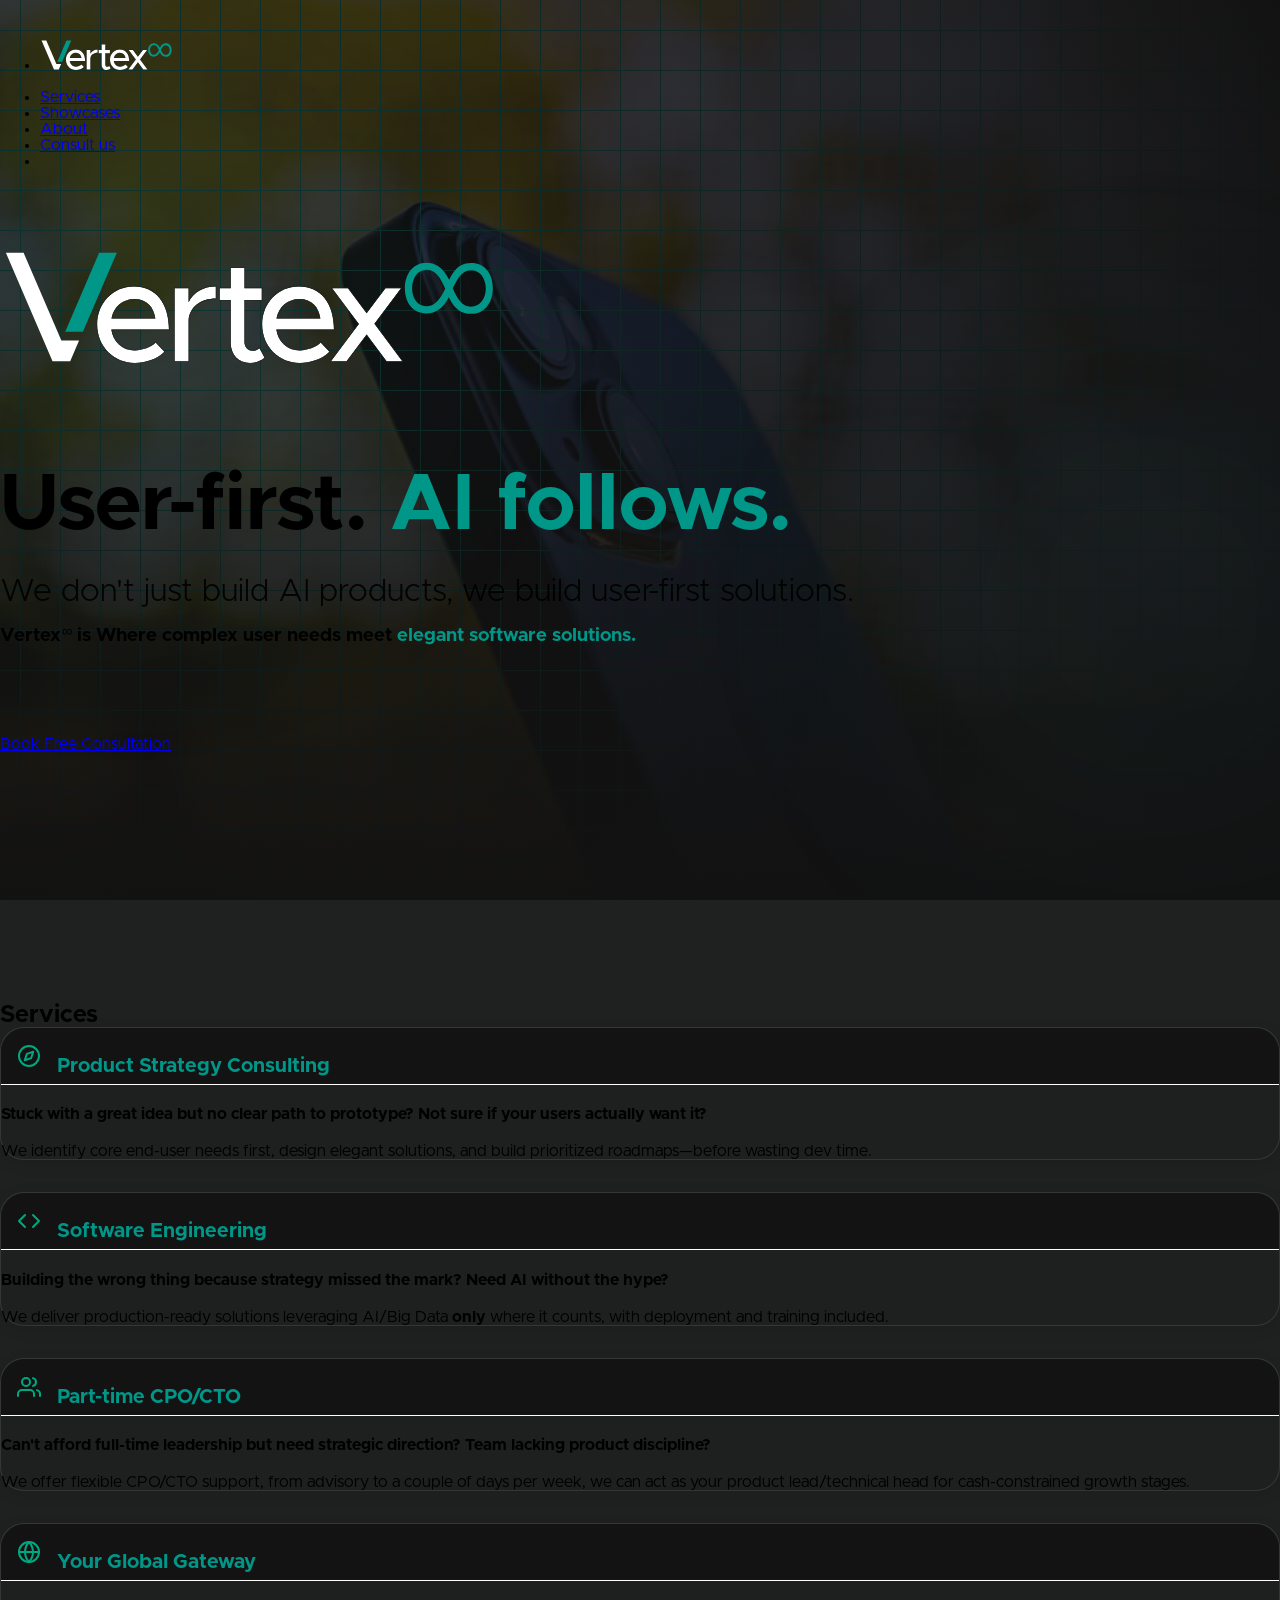
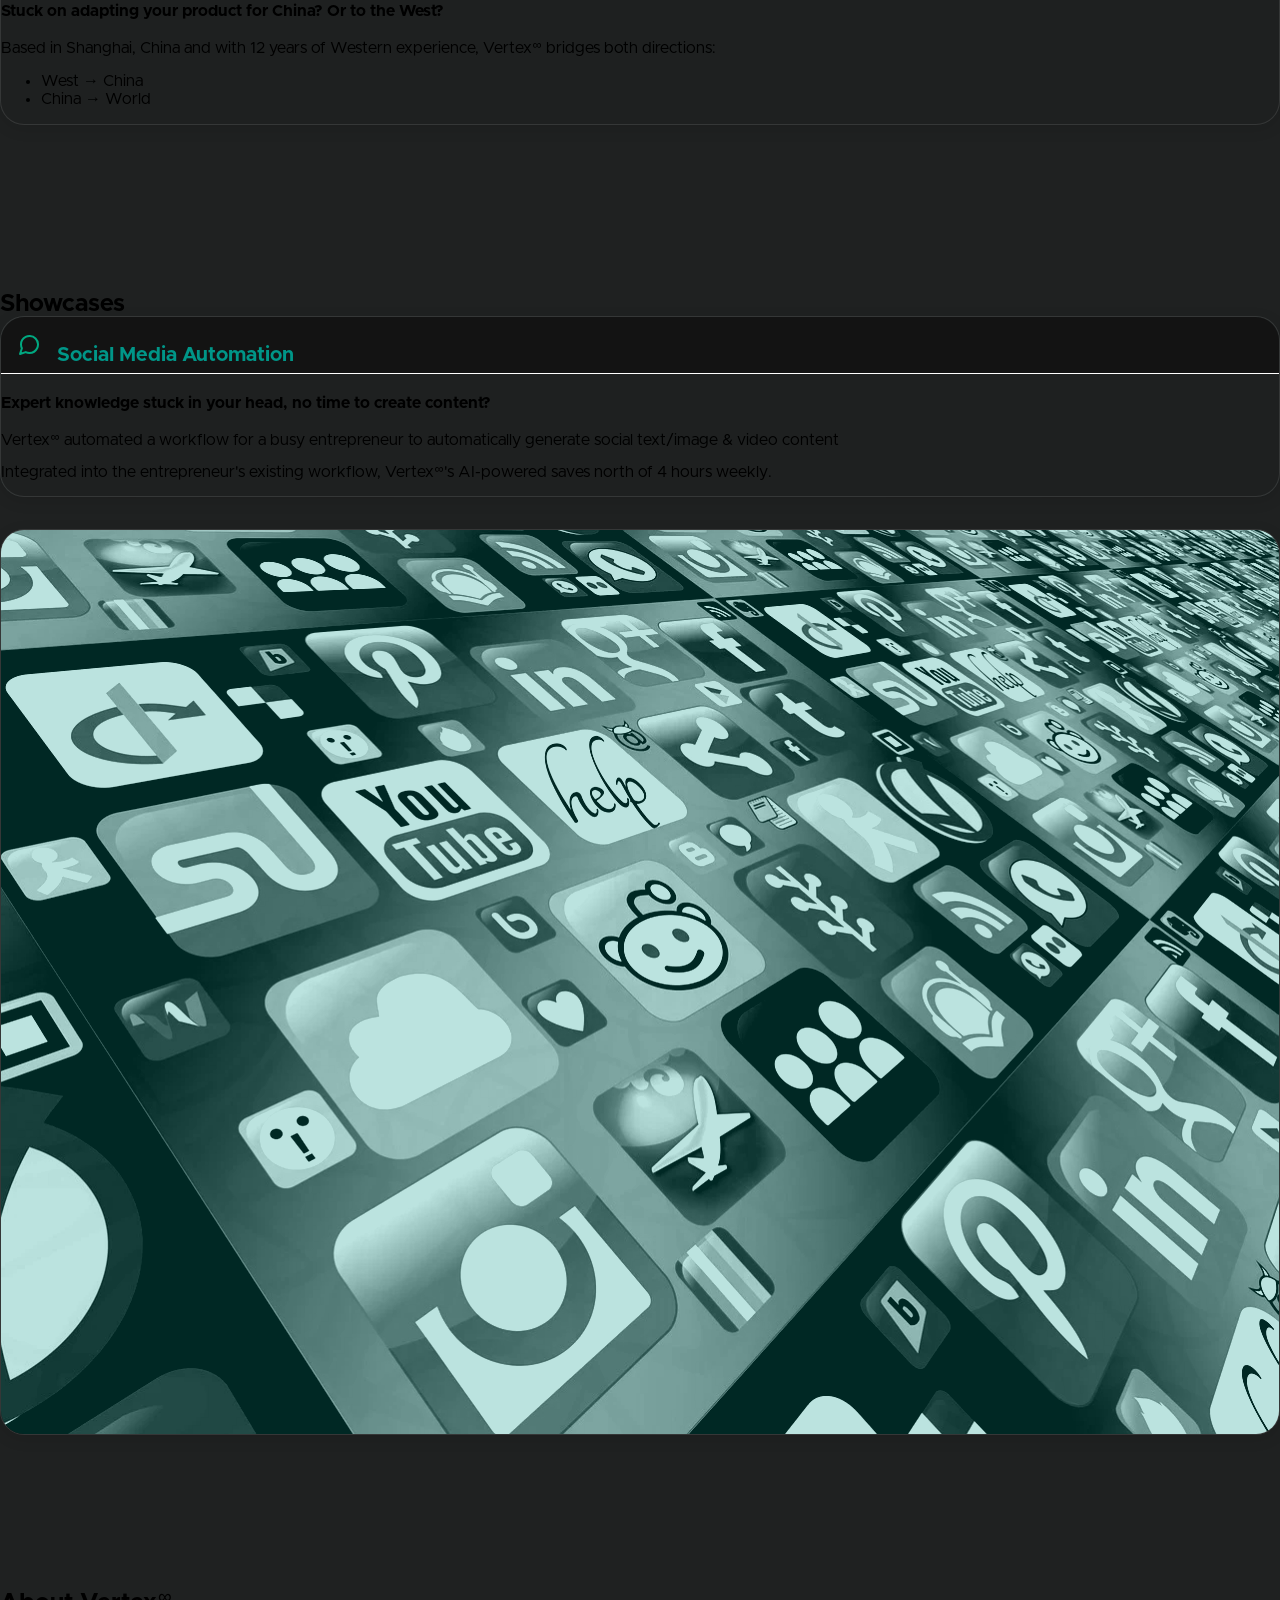
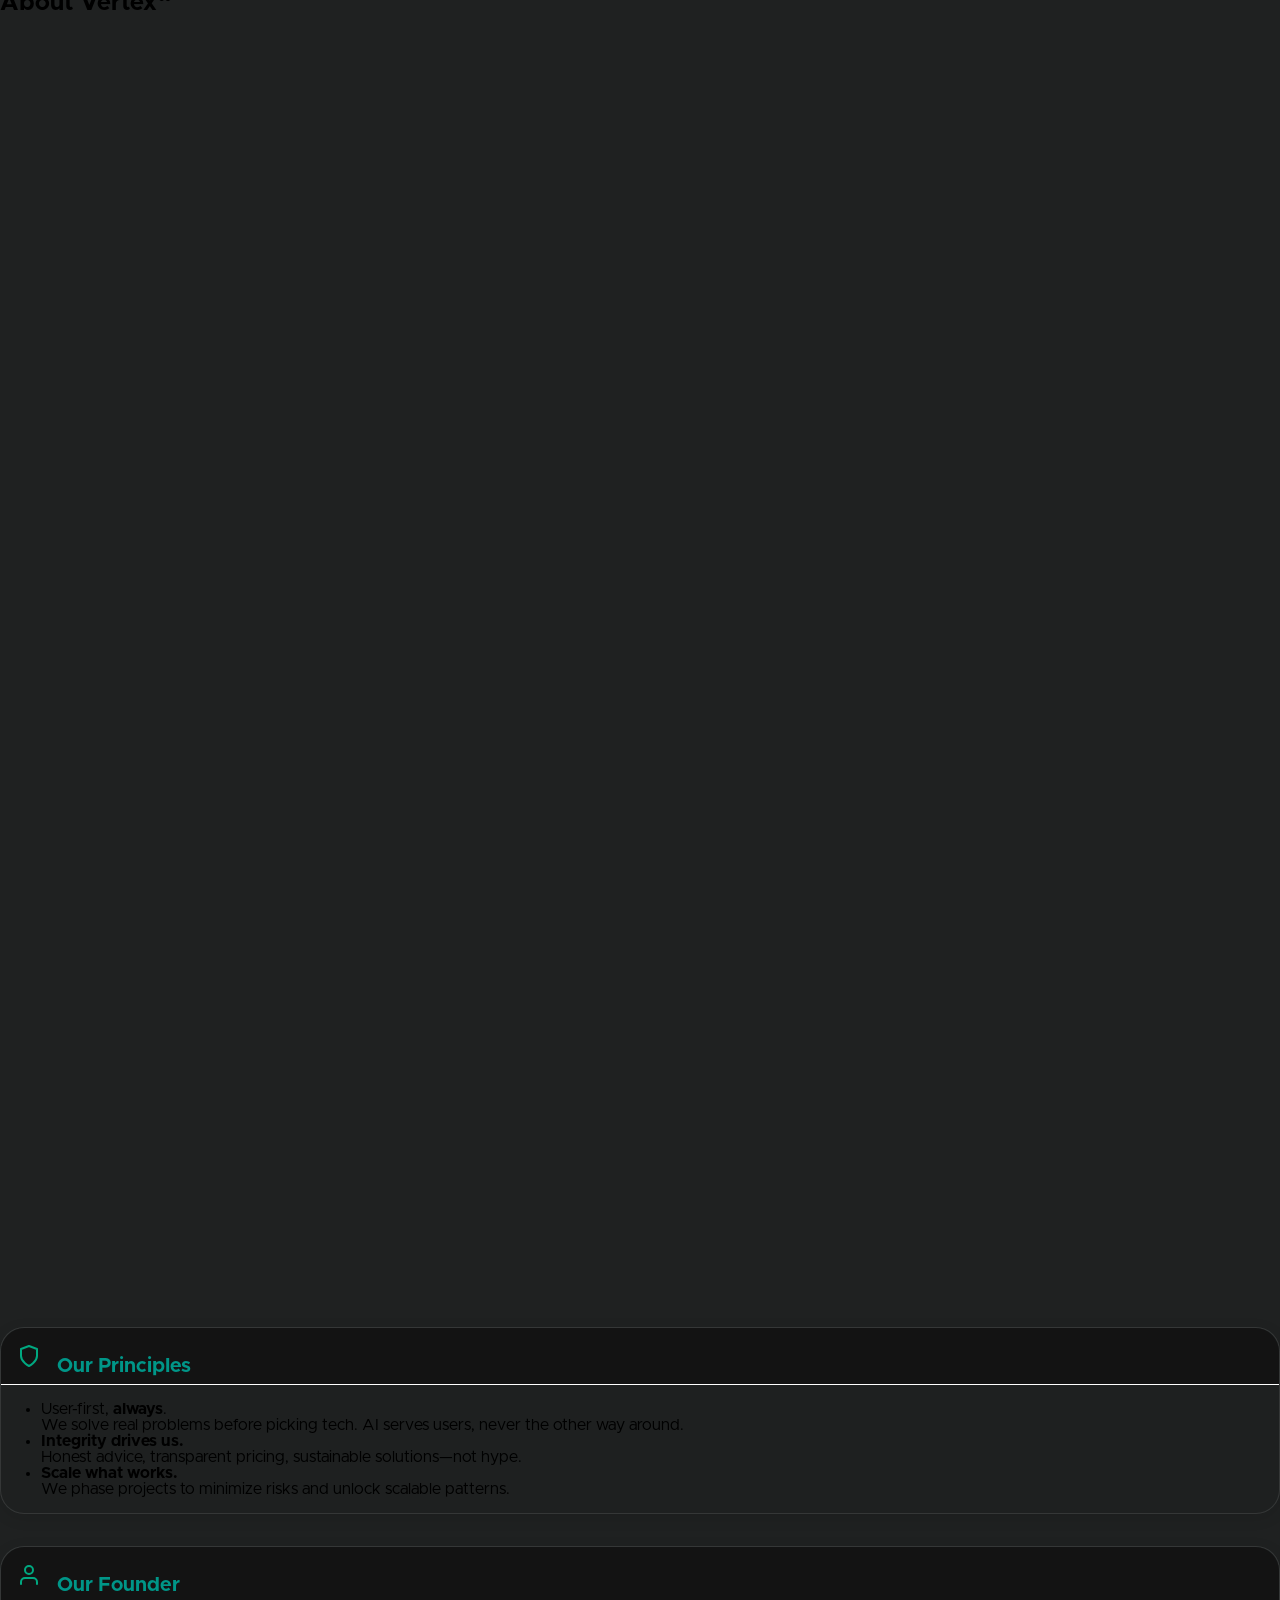
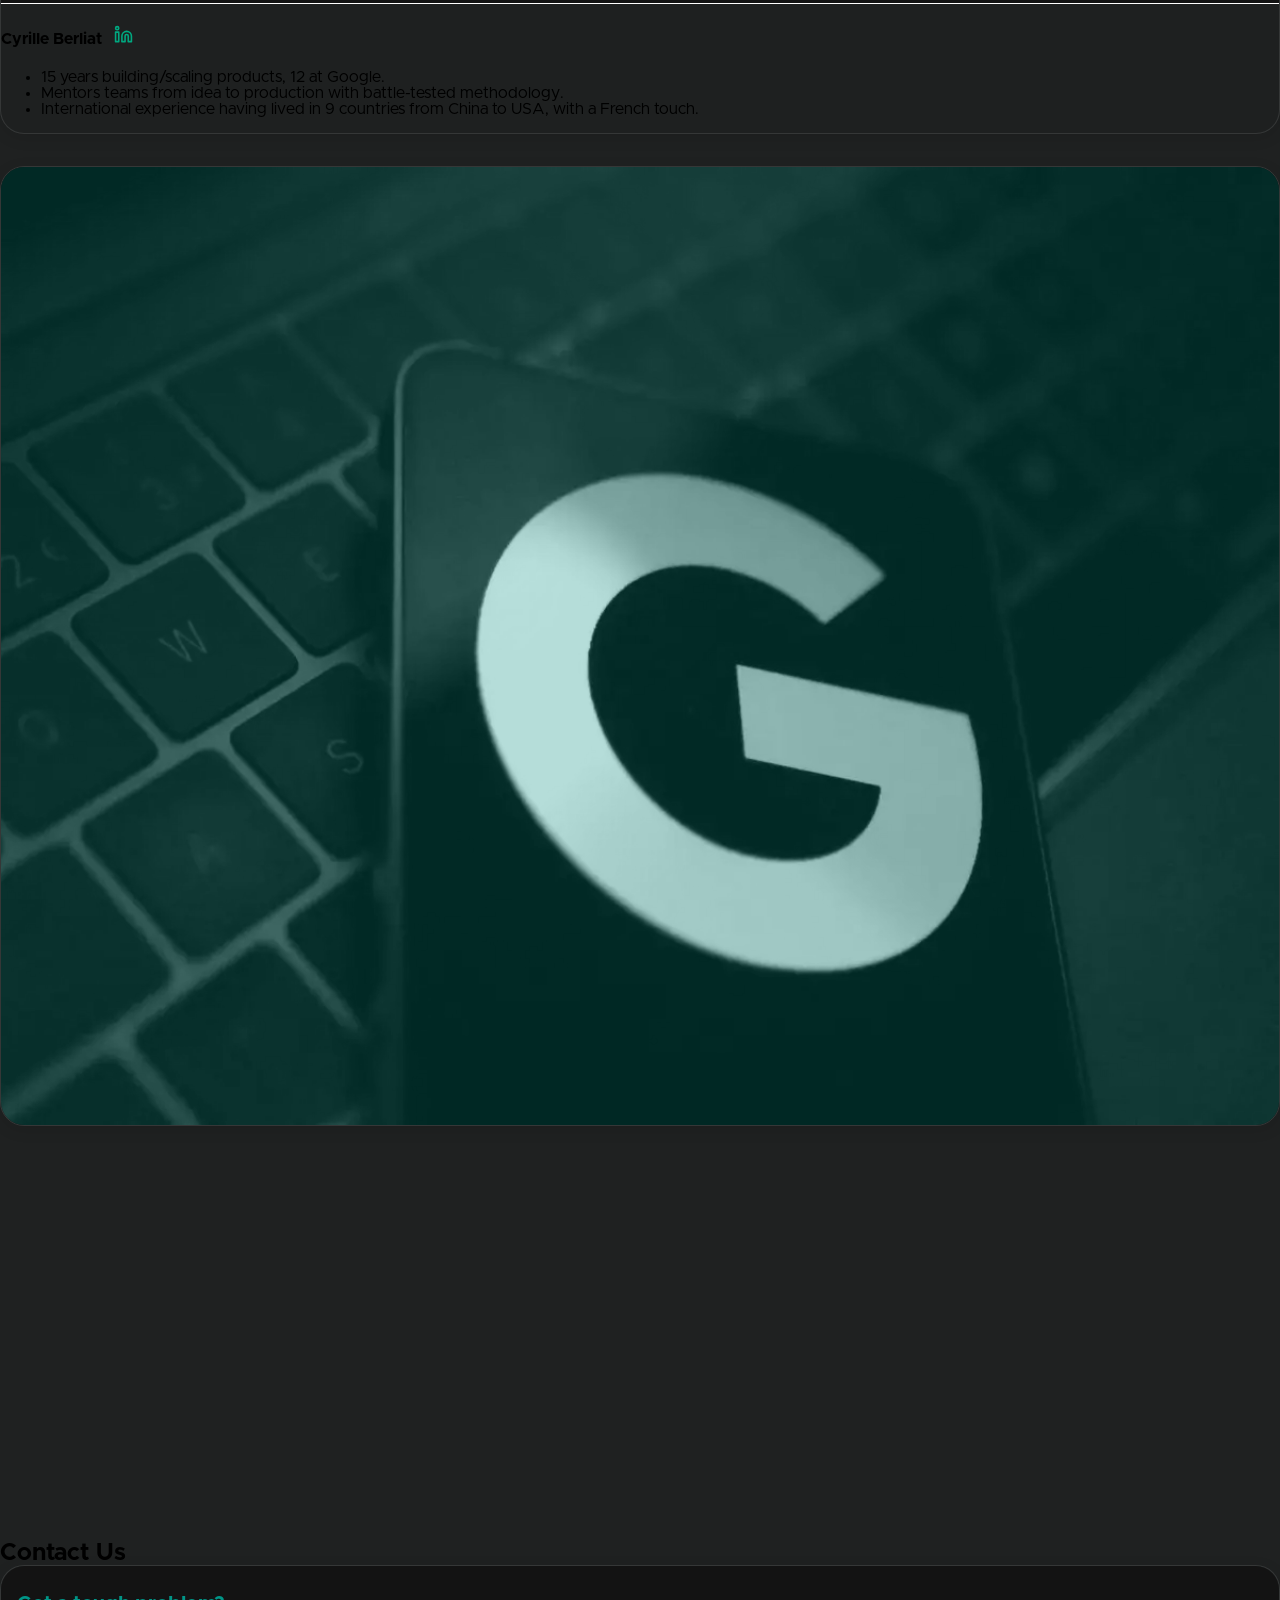
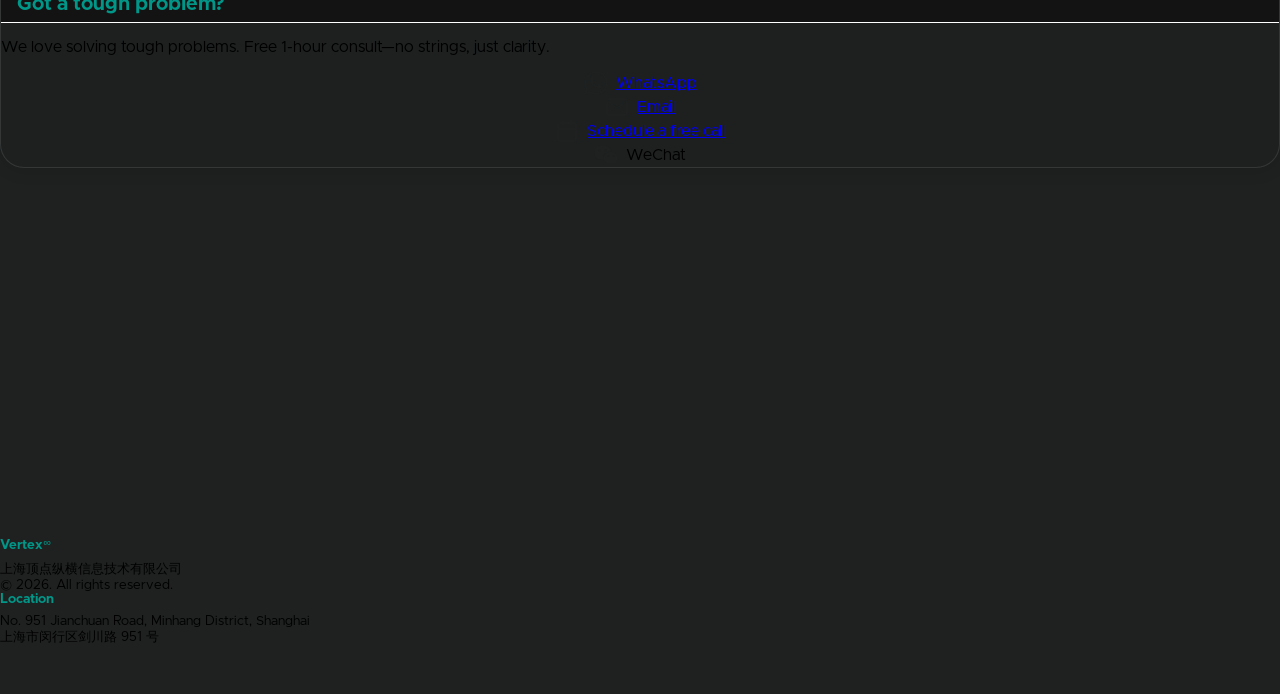
==== commit a5d1269c: "Add other images and always display them in dark green." ====
--- a/index.html
+++ b/index.html
@@ -161,7 +161,7 @@
                             to automatically generate social text/image
                             &amp; video content </p>
                         <p>Integrated into the entrepreneur's existing workflow, <span class="company_name">Vertex<span
-                                    class="symbol">∞</span></span>'s AI-powered saves home 4 hours
+                                    class="symbol">∞</span></span>'s AI-powered saves north of 4 hours
                             weekly.</p>
                     </article>
                     <div class="reveal image-col">
@@ -176,6 +176,9 @@
             <div class="container">
                 <h2>About <span class="company_name">Vertex<span class="symbol">∞</span></span></h2>
                 <div class="grid">
+                    <div class="reveal image-col">
+                        <img src="./assets/img/about_compass.png" alt="About values Illustration">
+                    </div>
                     <article class="reveal">
                         <header>
                             <img src="assets/img/icon-principles.svg" alt="Mission Icon" class="icon">
@@ -193,6 +196,8 @@
                                 scalable patterns.</li>
                         </ul>
                     </article>
+                </div>
+                <div class="grid">
                     <article class="reveal">
                         <header>
                             <img src="assets/img/icon-founder.svg" alt="Founder Icon" class="icon">
@@ -213,6 +218,10 @@
                             </ul>
                         </div>
                     </article>
+                    <div class="reveal image-col">
+                        <img src="./assets/img/about_google.webp" style="filter: grayscale(1)"
+                            alt="About founder Illustration">
+                    </div>
                 </div>
             </div>
         </section>
--- a/assets/css/style.css
+++ b/assets/css/style.css
@@ -280,17 +280,28 @@
     box-shadow: 0 4px 15px rgba(0, 0, 0, 0.1);
 }
 
+.image-col::before {
+    height: 100%;
+    width: 100%;
+    z-index: 10;
+
+    background-color: #00968844;
+
+    content: '';
+    display: block;
+    position: absolute;
+}
+
 .image-col img {
-    transform: scaleX(-1);
-    filter: hue-rotate(-60deg) saturate(1.2) brightness(.7);
     width: 100%;
     height: auto;
     object-fit: cover;
     transition: transform 0.5s cubic-bezier(0.165, 0.84, 0.44, 1), filter 0.5s ease;
+    filter: grayscale(1) contrast(1.5);
 }
 
 .image-col:hover img {
-    transform: scaleX(-1) scale(1.05);
+    transform: scale(1.05);
 }
 
 /* Entrance Animation Classes */
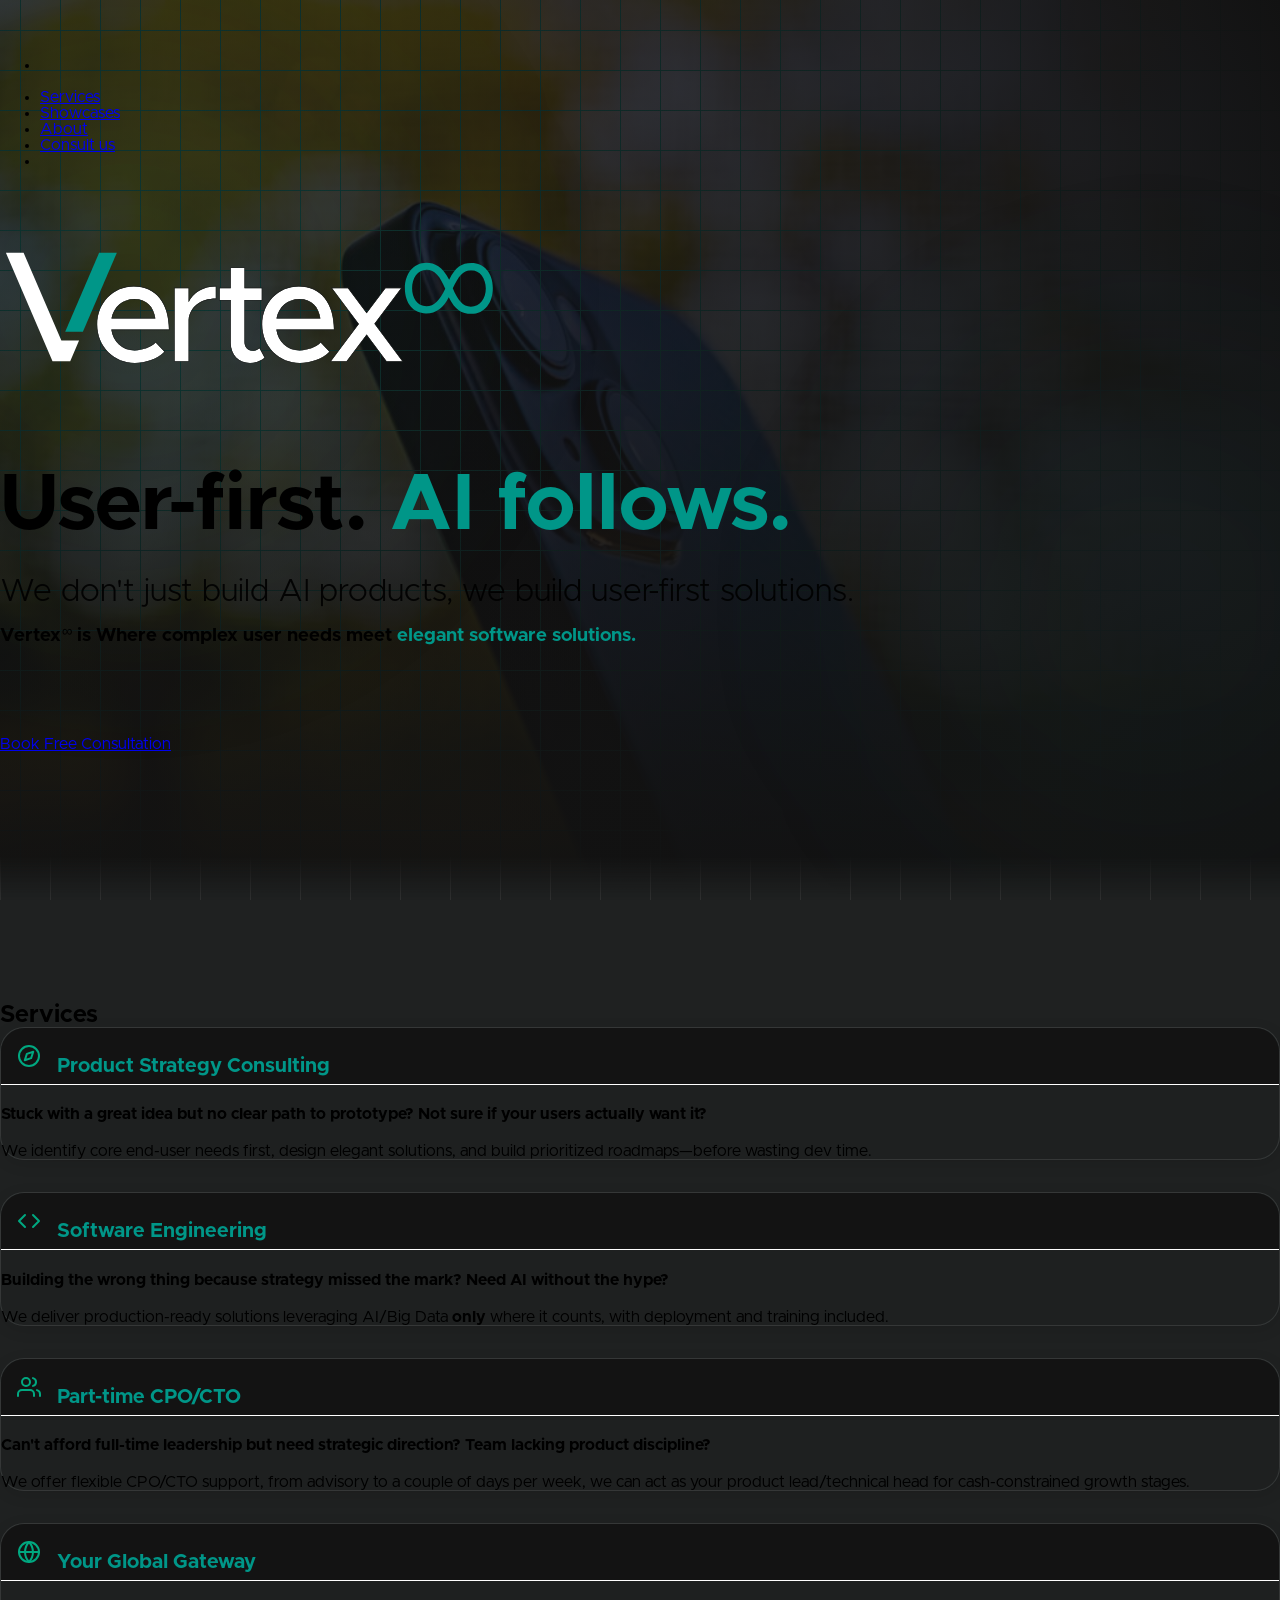
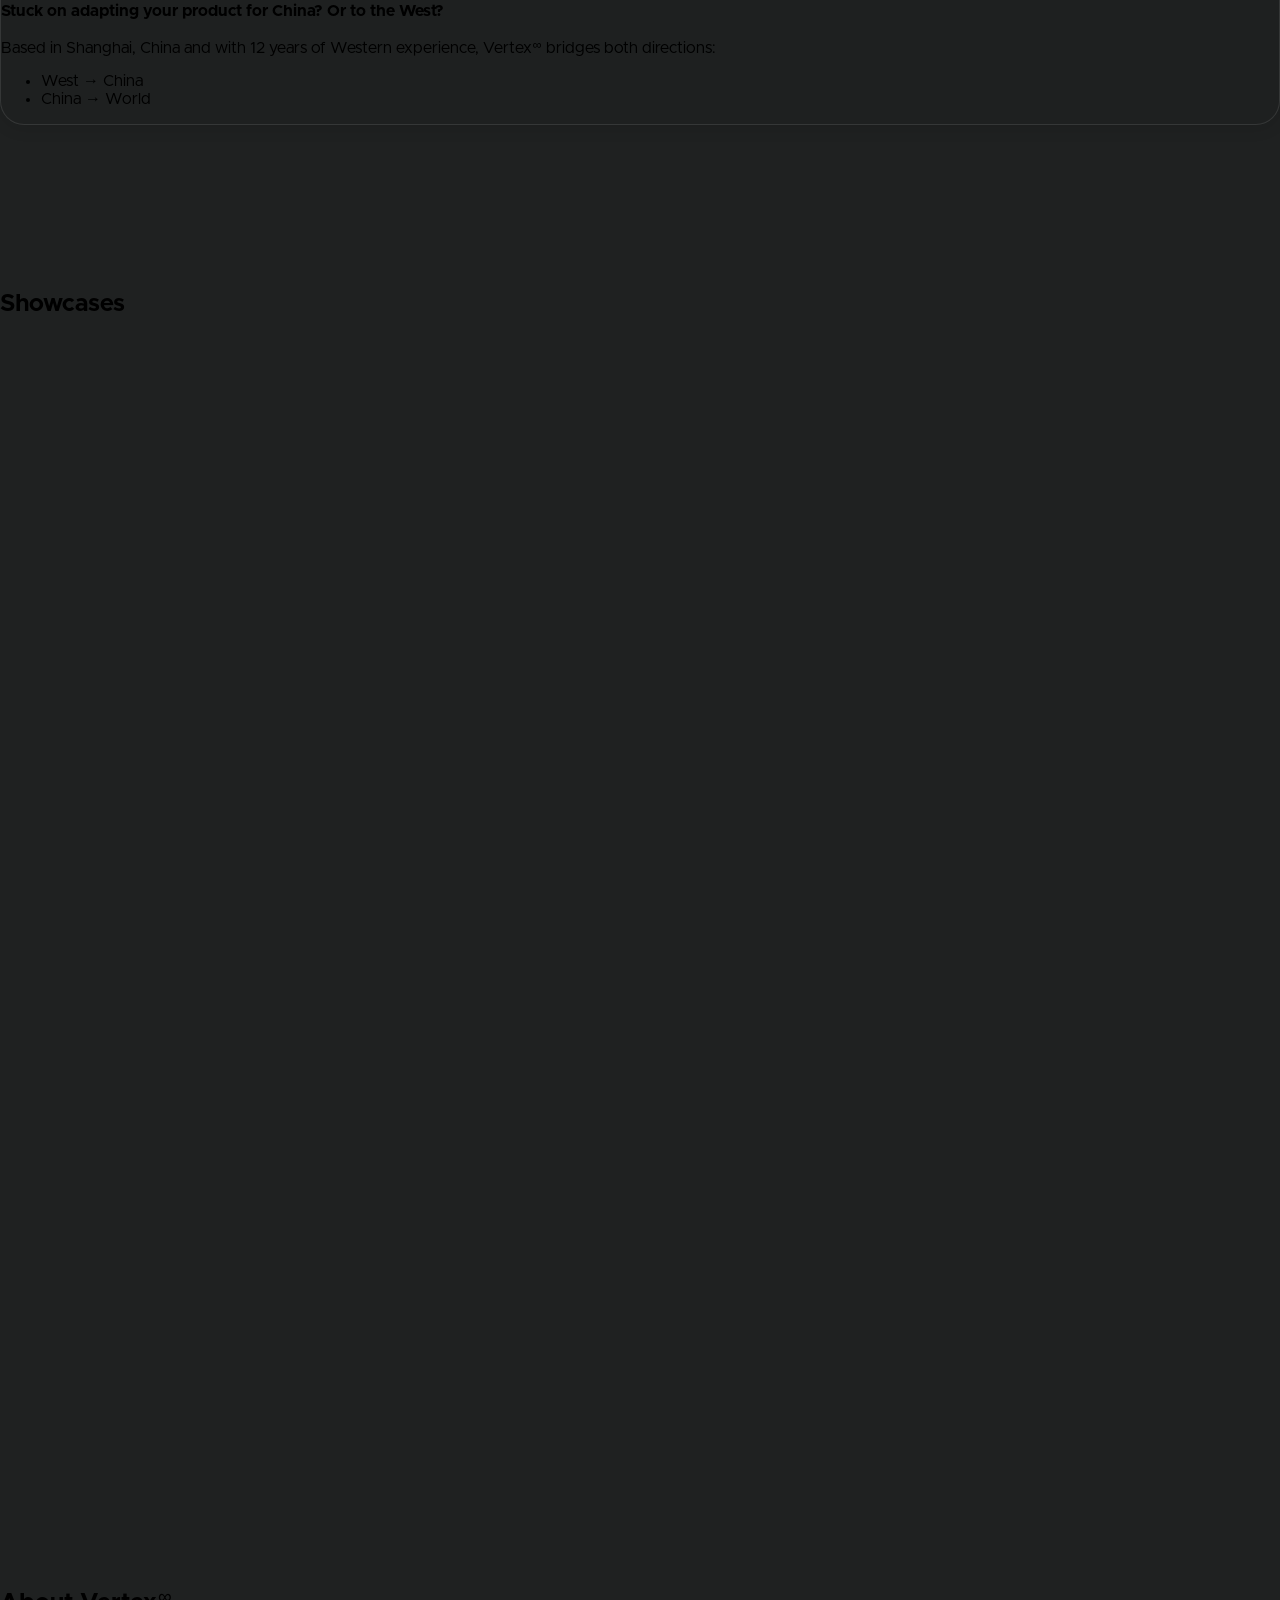
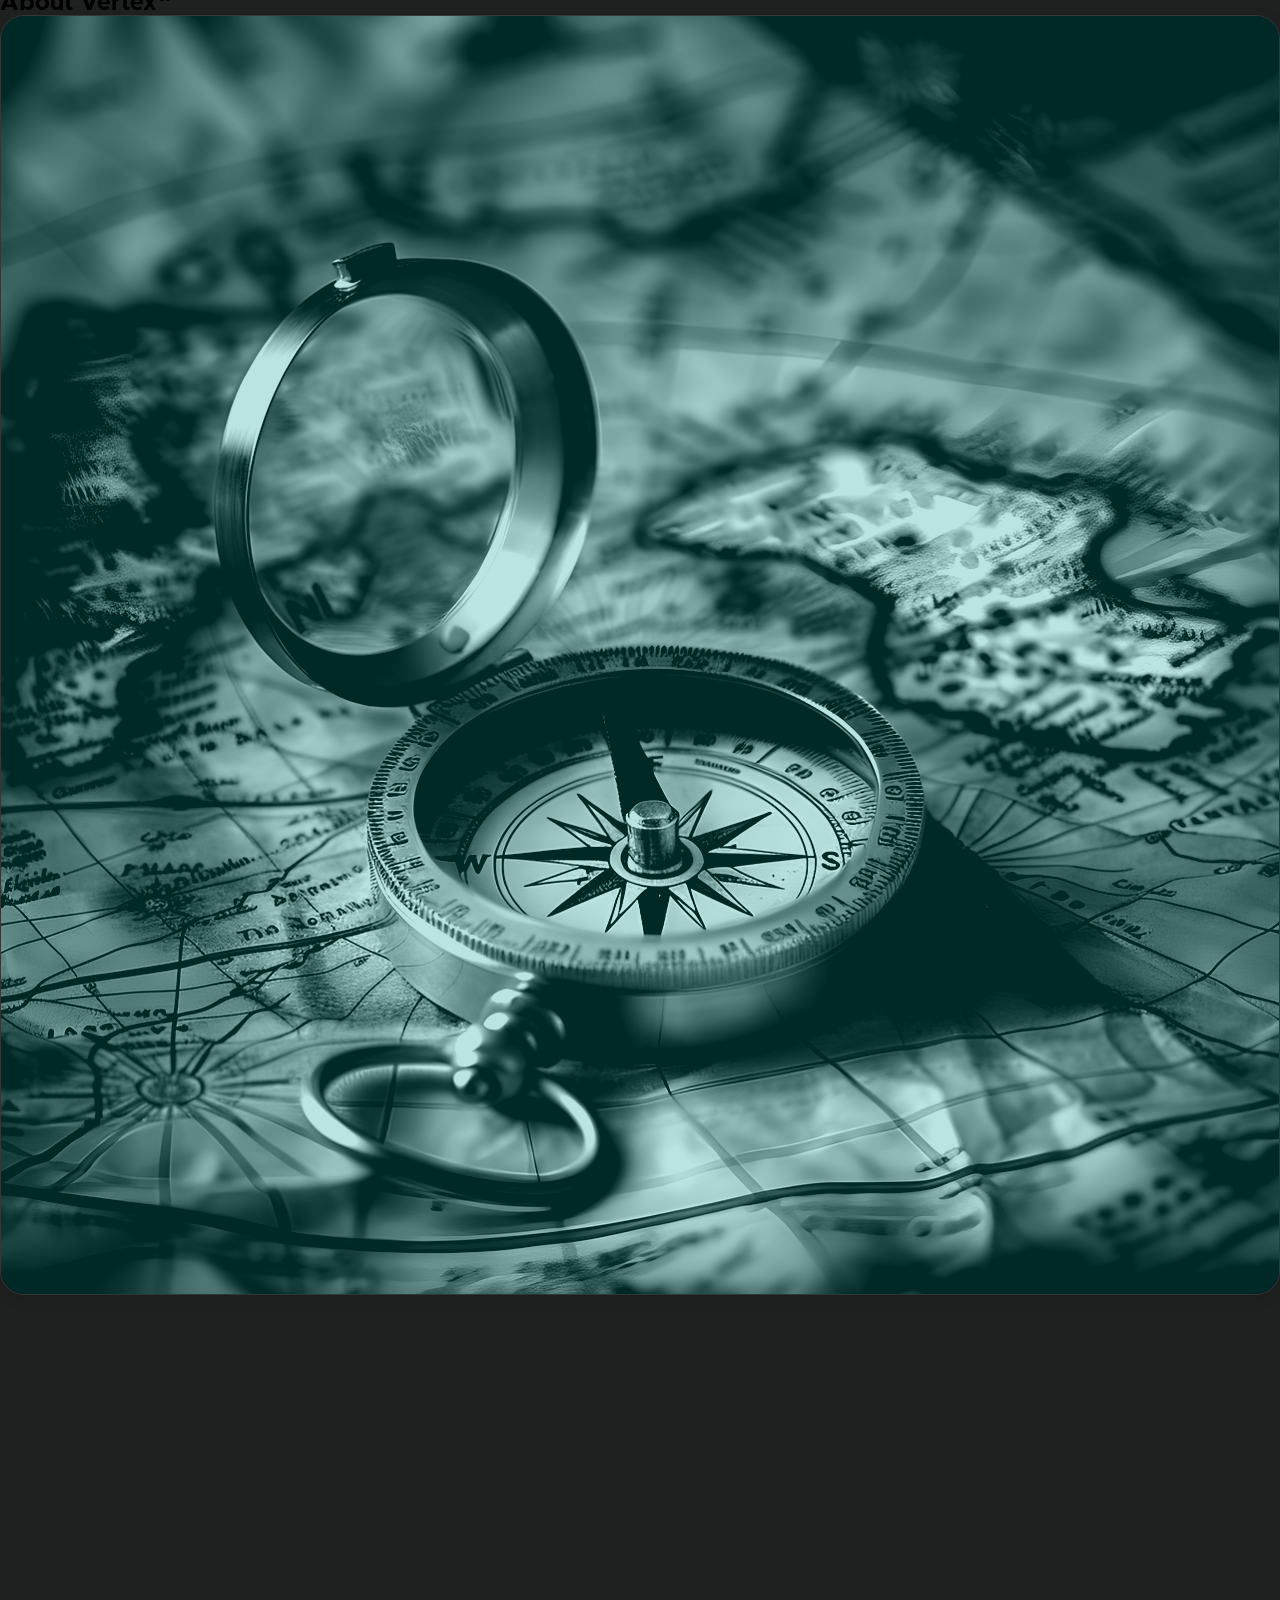
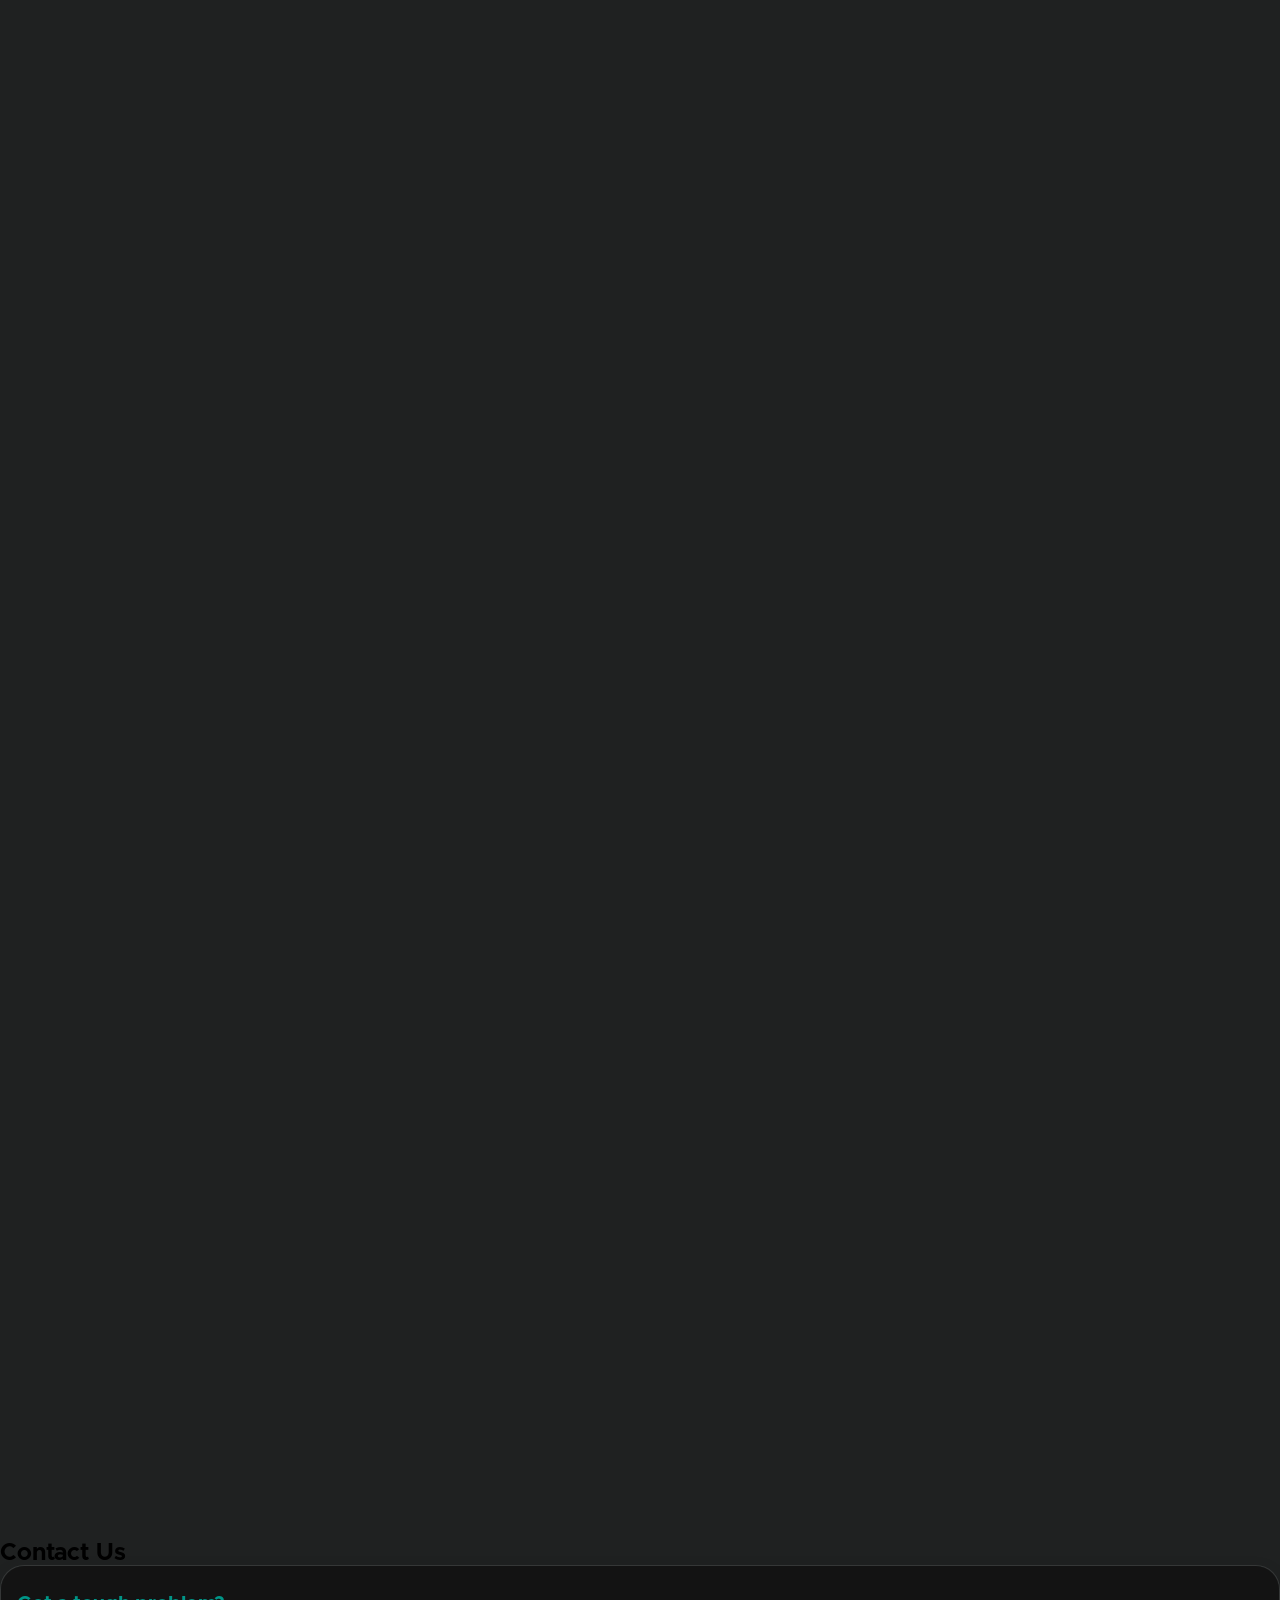
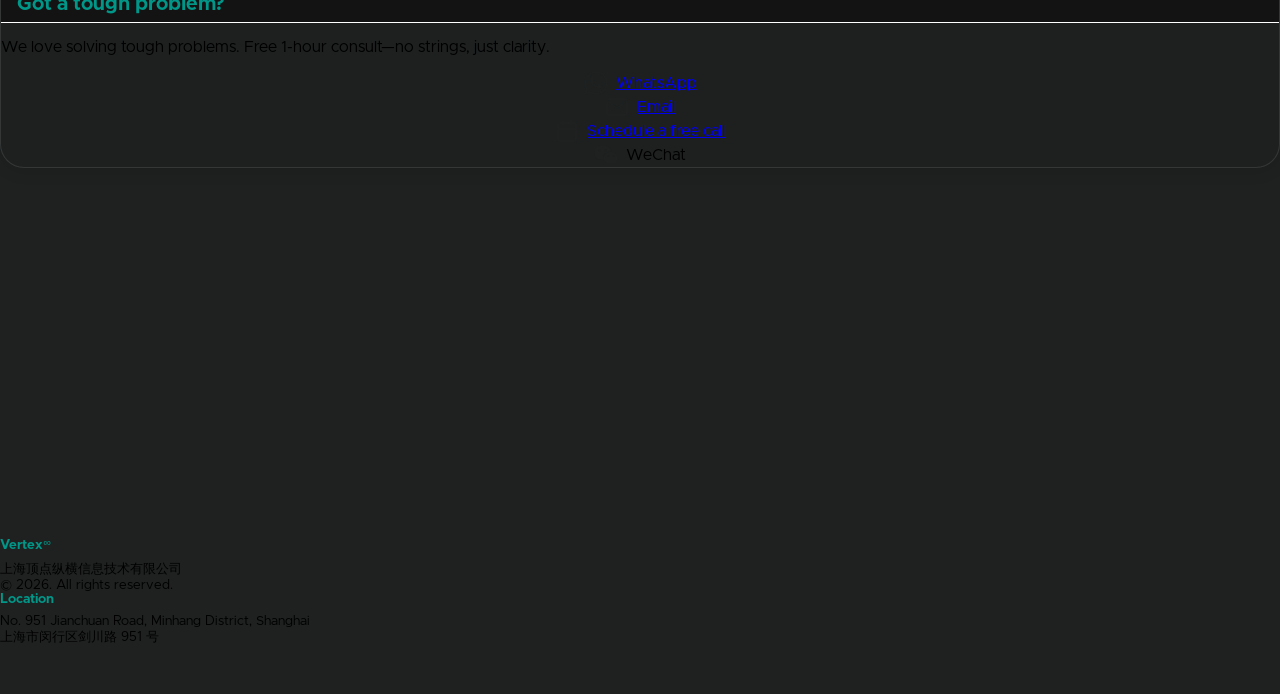
==== commit 57944480: "Add transition of background and flares." ====
--- a/index.html
+++ b/index.html
@@ -19,6 +19,14 @@
 </head>
 
 <body>
+    <!-- Ambient Background -->
+    <div class="ambient-background">
+        <div class="grid-overlay"></div>
+        <div class="orb orb-1"></div>
+        <div class="orb orb-2"></div>
+        <div class="orb orb-3"></div>
+    </div>
+
     <header>
         <nav class="container">
             <ul>
--- a/assets/css/style.css
+++ b/assets/css/style.css
@@ -76,6 +76,8 @@
 
     --card-bg: rgba(255, 255, 255, 0.7);
     --card-border: rgba(255, 255, 255, 0.3);
+
+    --page-grid-color: rgba(0, 0, 0, 0.1);
 }
 
 [data-theme="dark"],
@@ -90,6 +92,8 @@
     --card-bg: rgba(31, 33, 33, 0.4);
     --card-border: rgba(255, 255, 255, 0.1);
 
+    --page-grid-color: rgba(255, 255, 255, 0.1);
+
     background-color: var(--vertex-light-inverse);
 }
 
@@ -108,6 +112,9 @@
 body {
     font-family: var(--font-family);
     margin: 0;
+    min-height: 100vh;
+    position: relative;
+    background-color: transparent;
 }
 
 body>main {
@@ -186,6 +193,9 @@
     padding-top: 15vh;
     position: relative;
     overflow: hidden;
+    /* Smooth fade at the bottom to merge with the rest of the page */
+    -webkit-mask-image: linear-gradient(to bottom, black 95%, transparent 100%);
+    mask-image: linear-gradient(to bottom, black 95%, transparent 100%);
 }
 
 #welcome::before,
@@ -601,4 +611,84 @@
     margin: 0 auto;
     color: #333;
     font-size: 0.8rem;
+}
+
+/* Ambient Background System */
+.ambient-background {
+    position: fixed;
+    top: 0;
+    left: 0;
+    width: 100vw;
+    height: 100vh;
+    z-index: -1;
+    overflow: hidden;
+    pointer-events: none;
+    background-color: var(--vertex-light-inverse);
+}
+
+.grid-overlay {
+    position: absolute;
+    inset: 0;
+    background-image:
+        linear-gradient(var(--page-grid-color) 1px, transparent 1px),
+        linear-gradient(90deg, var(--page-grid-color) 1px, transparent 1px);
+    background-size: 50px 50px;
+    opacity: 0.7;
+    mask-image: linear-gradient(to bottom, transparent 0%, black 20%);
+    -webkit-mask-image: linear-gradient(to bottom, transparent 0%, black 20%);
+}
+
+.orb {
+    position: absolute;
+    border-radius: 50%;
+    filter: blur(80px);
+    opacity: 0.4;
+    animation: floatAmbient 20s infinite ease-in-out alternate;
+}
+
+.orb-1 {
+    width: 400px;
+    height: 400px;
+    background: var(--vertex-light-primary);
+    top: 10%;
+    left: 10%;
+    animation-duration: 25s;
+}
+
+.orb-2 {
+    width: 300px;
+    height: 300px;
+    background: #31b8c6;
+    bottom: 20%;
+    right: 10%;
+    animation-duration: 30s;
+    animation-delay: -5s;
+}
+
+.orb-3 {
+    width: 200px;
+    height: 200px;
+    background: var(--pico-primary-focus);
+    top: 40%;
+    left: 50%;
+    animation-duration: 35s;
+    animation-delay: -10s;
+}
+
+@keyframes floatAmbient {
+    0% {
+        transform: translate(0, 0) scale(1);
+    }
+
+    33% {
+        transform: translate(30px, -50px) scale(1.1);
+    }
+
+    66% {
+        transform: translate(-20px, 20px) scale(0.9);
+    }
+
+    100% {
+        transform: translate(10px, -10px) scale(1);
+    }
 }
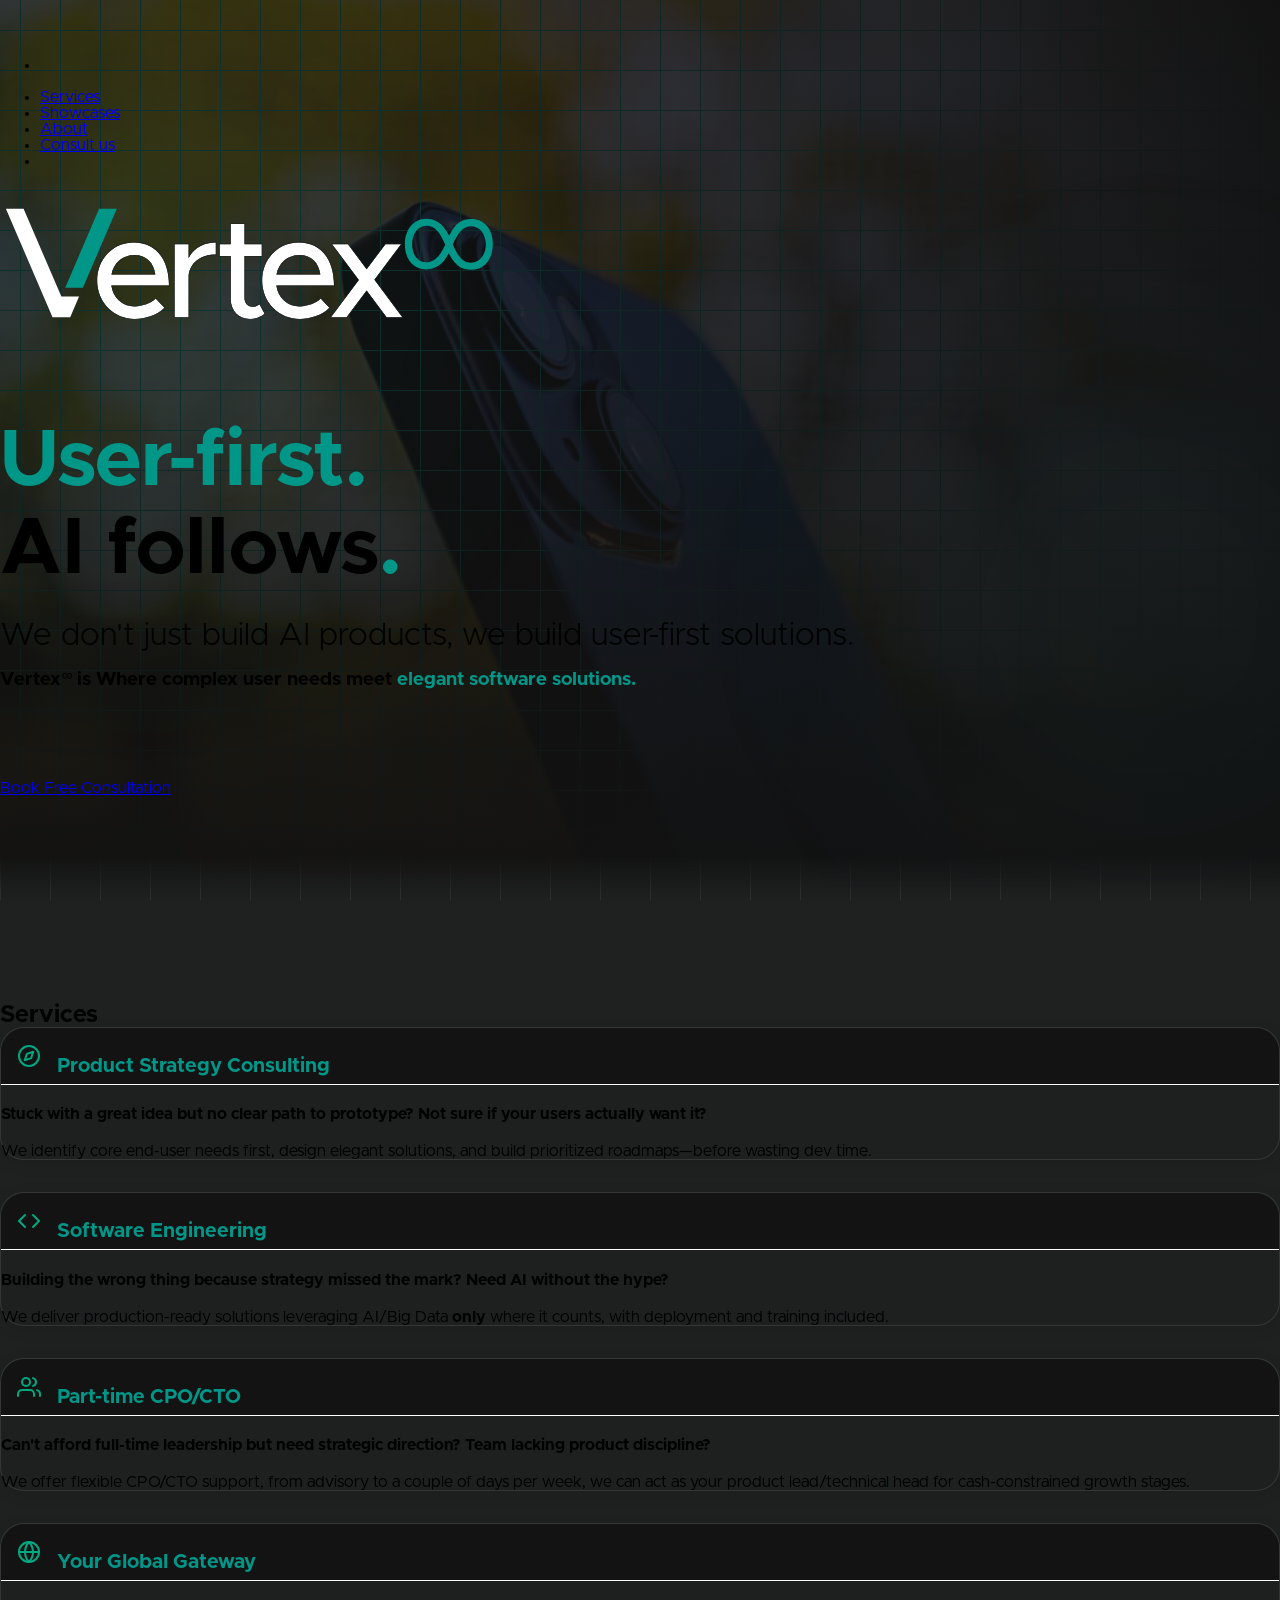
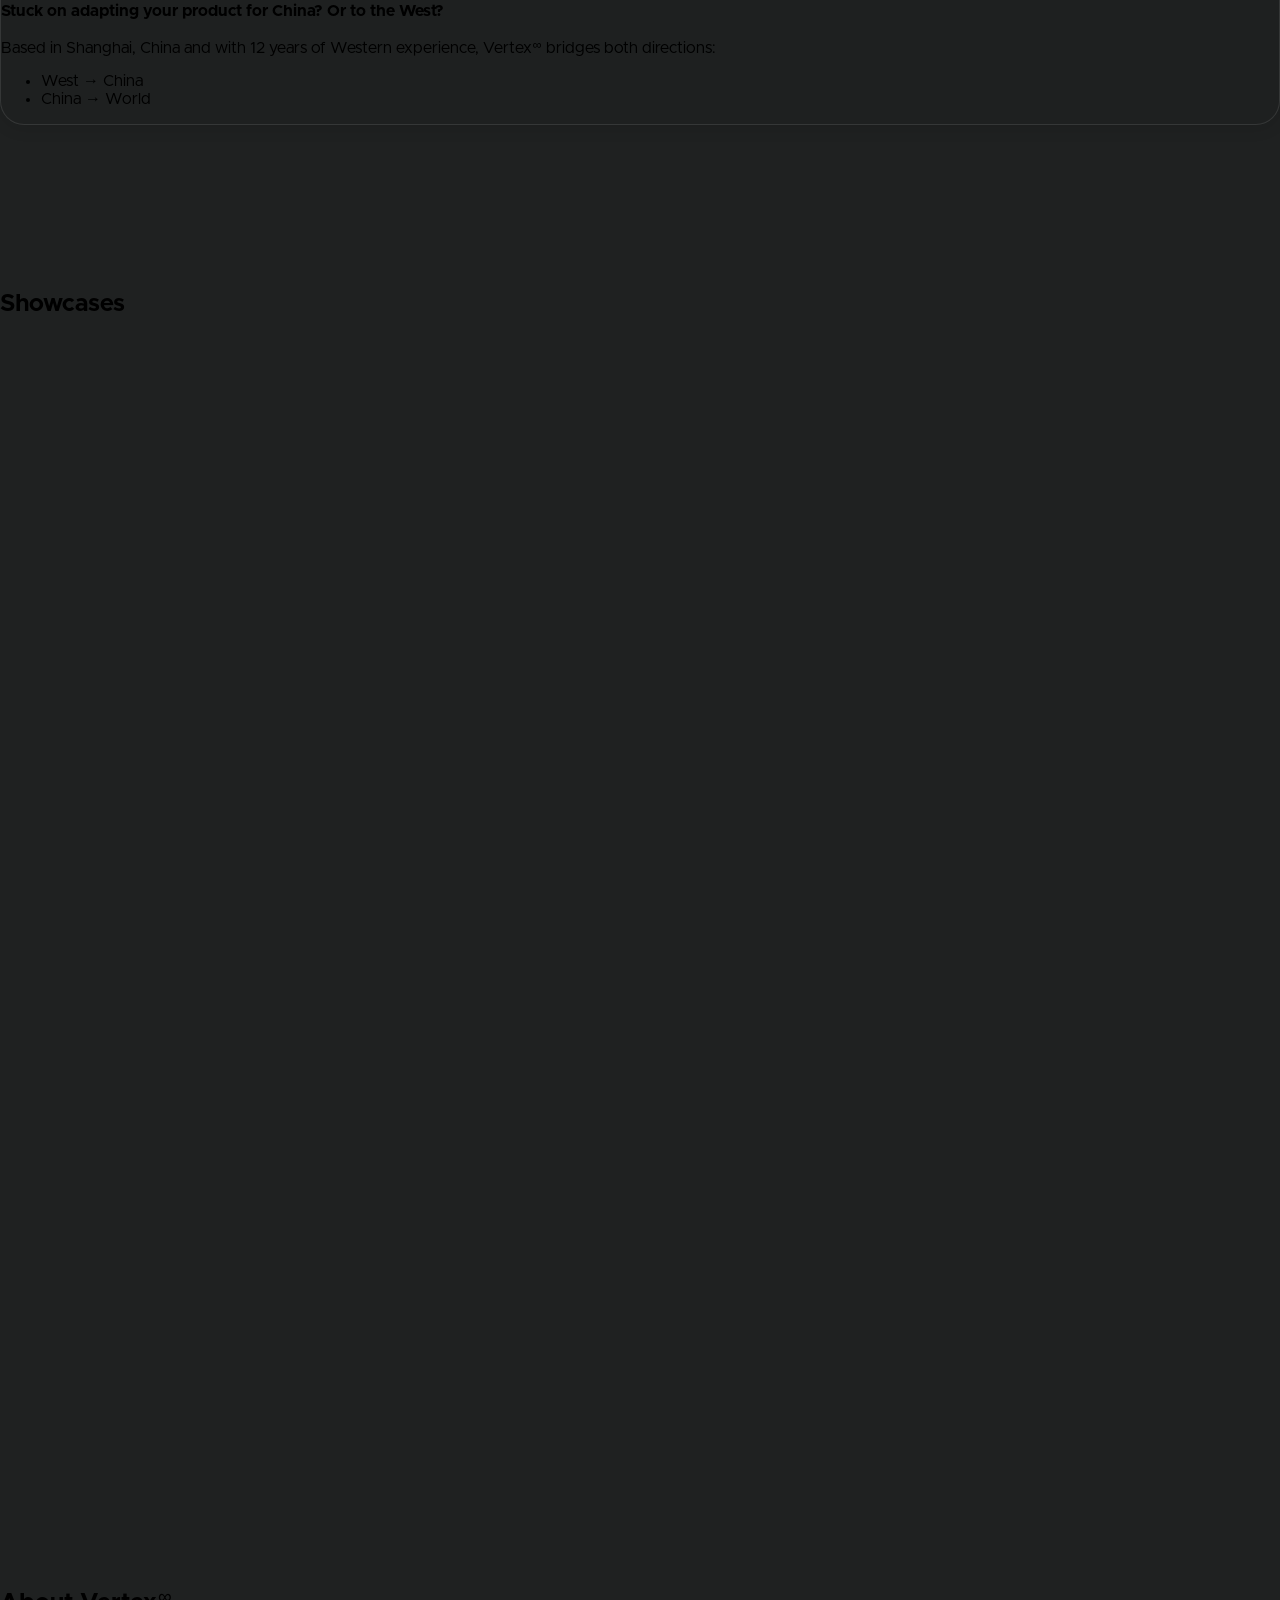
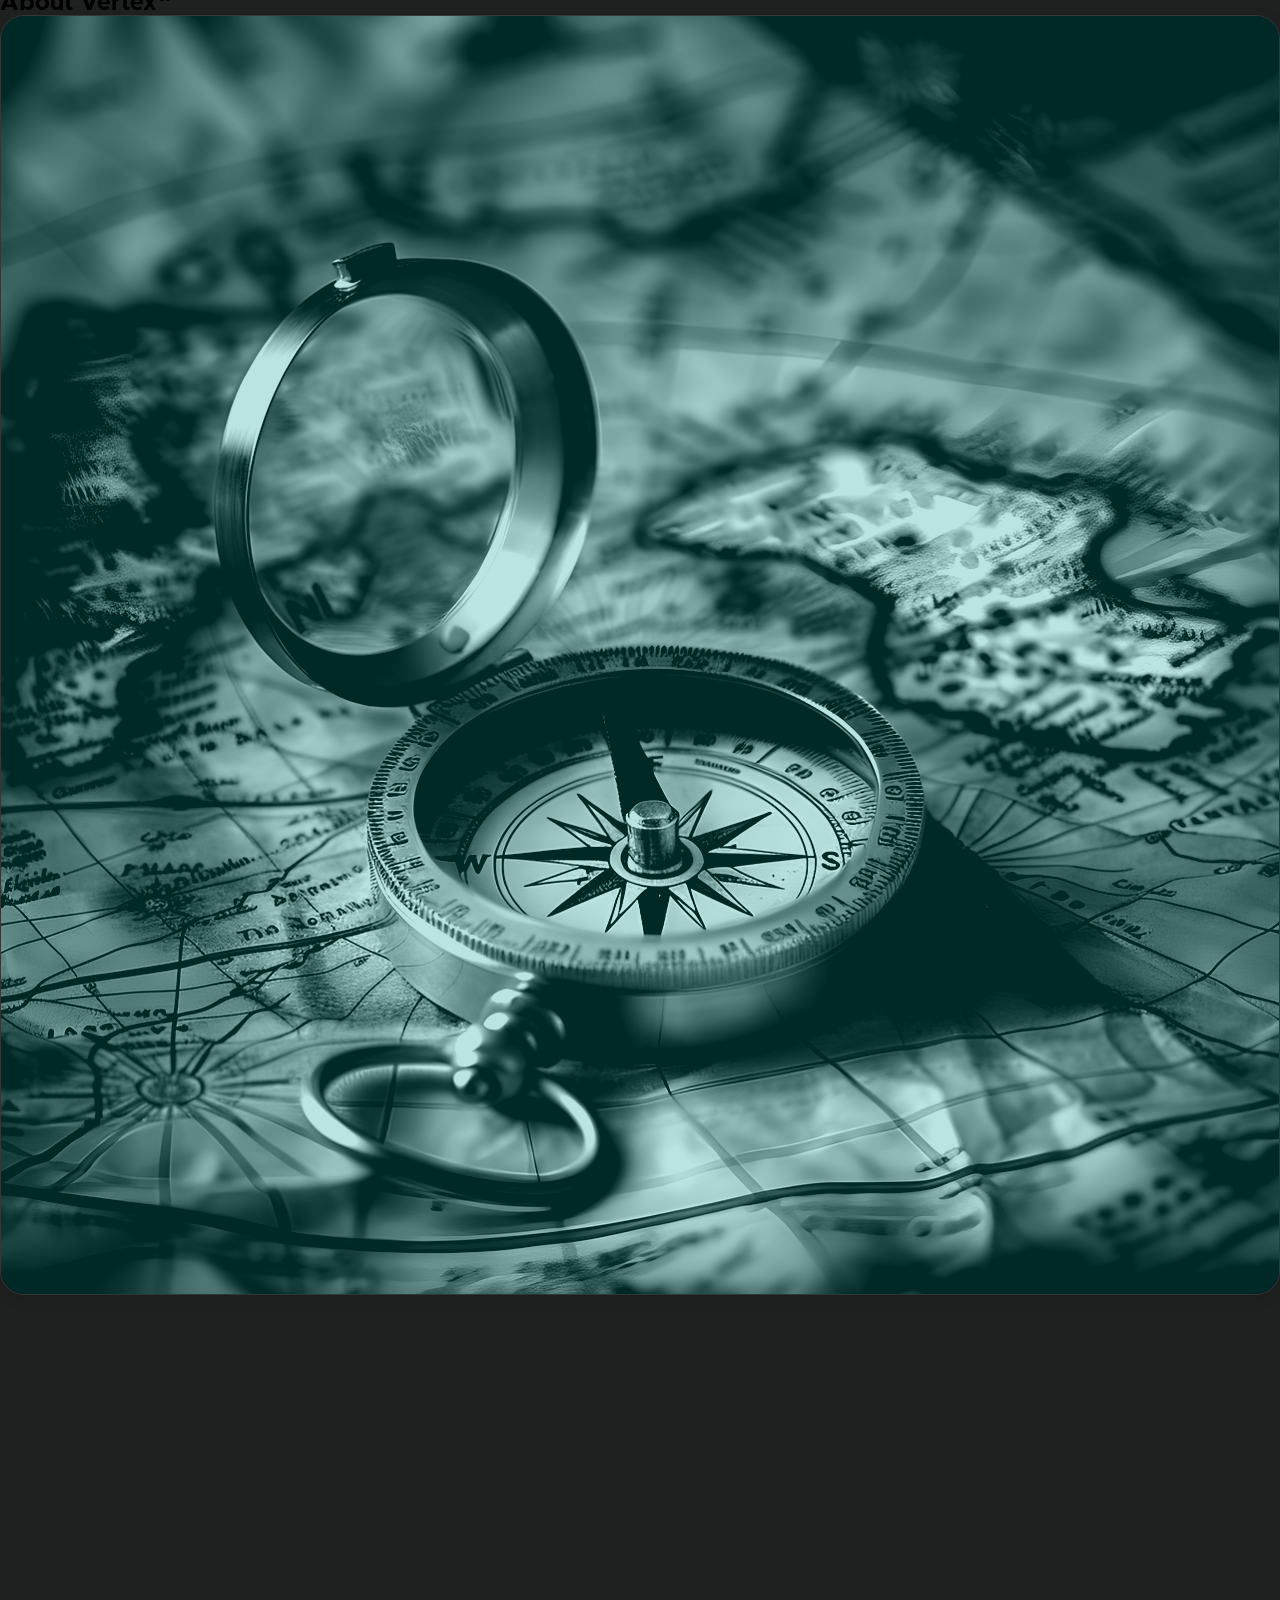
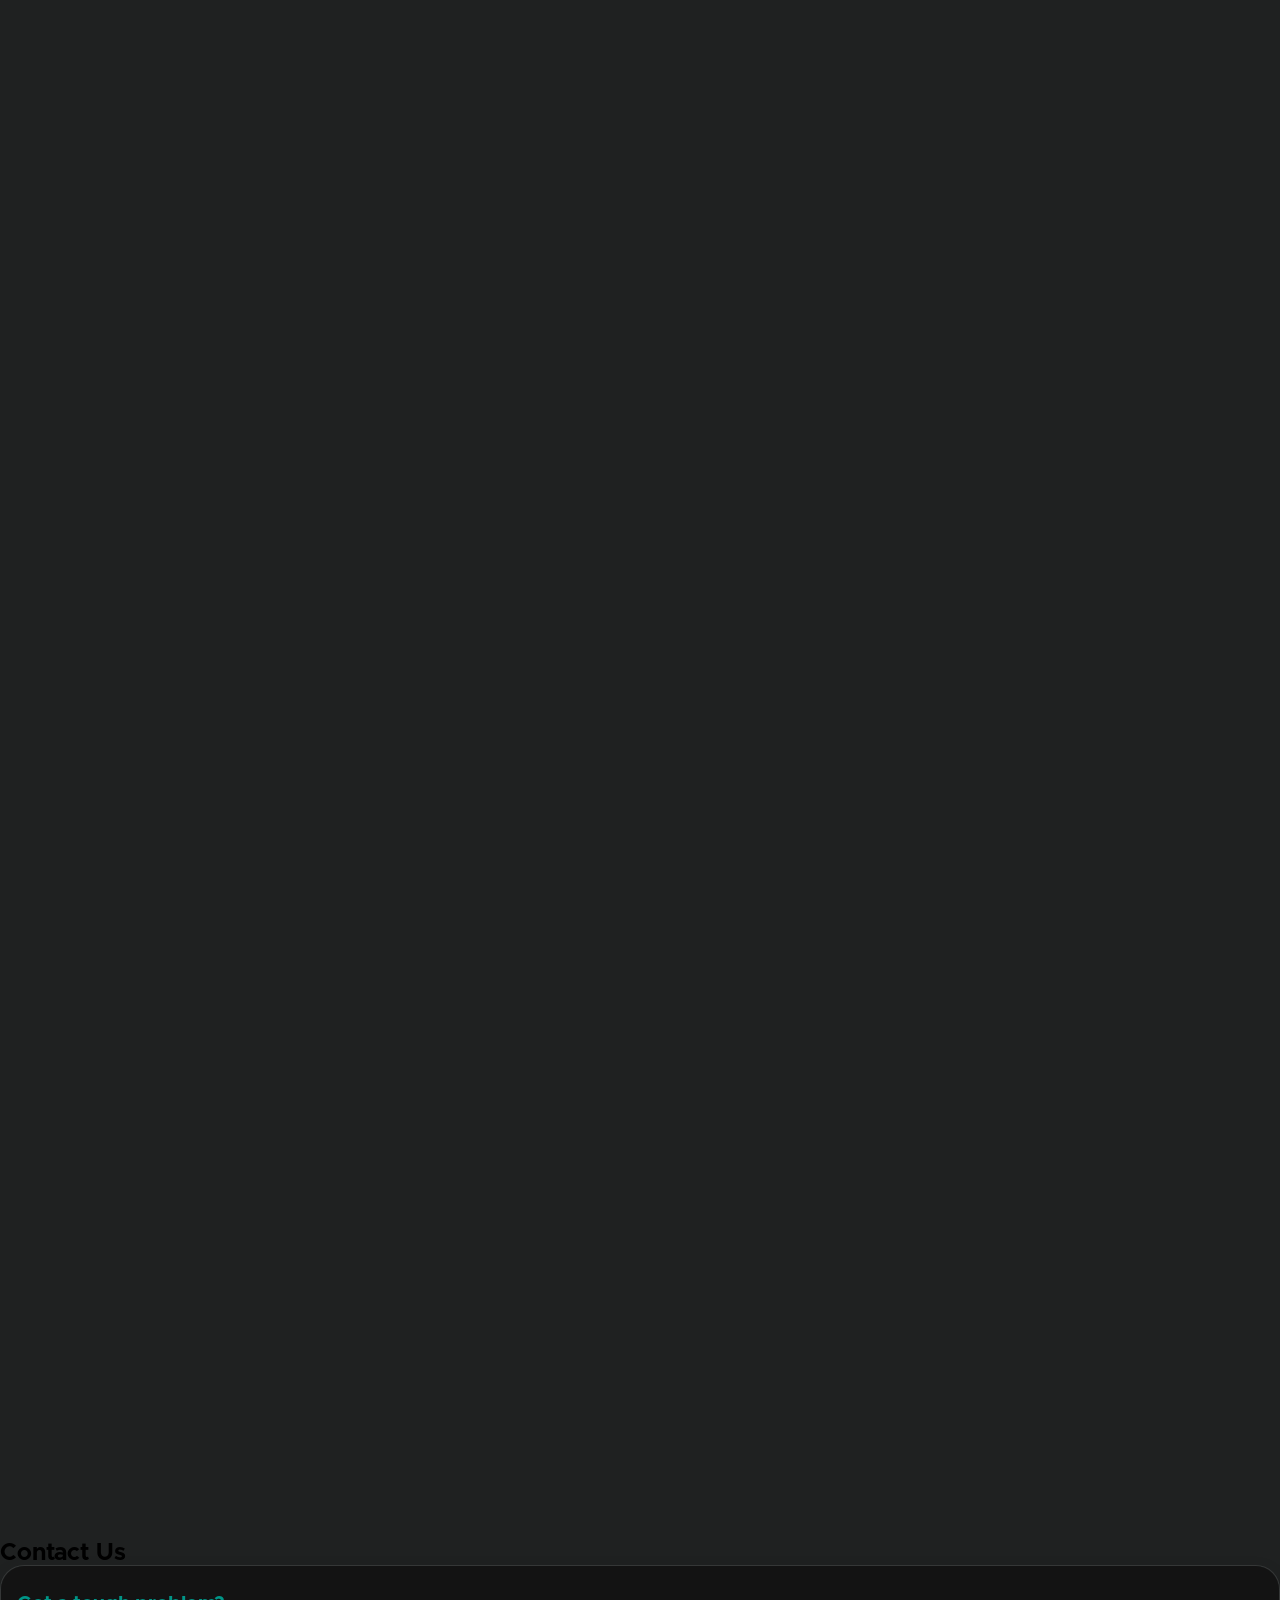
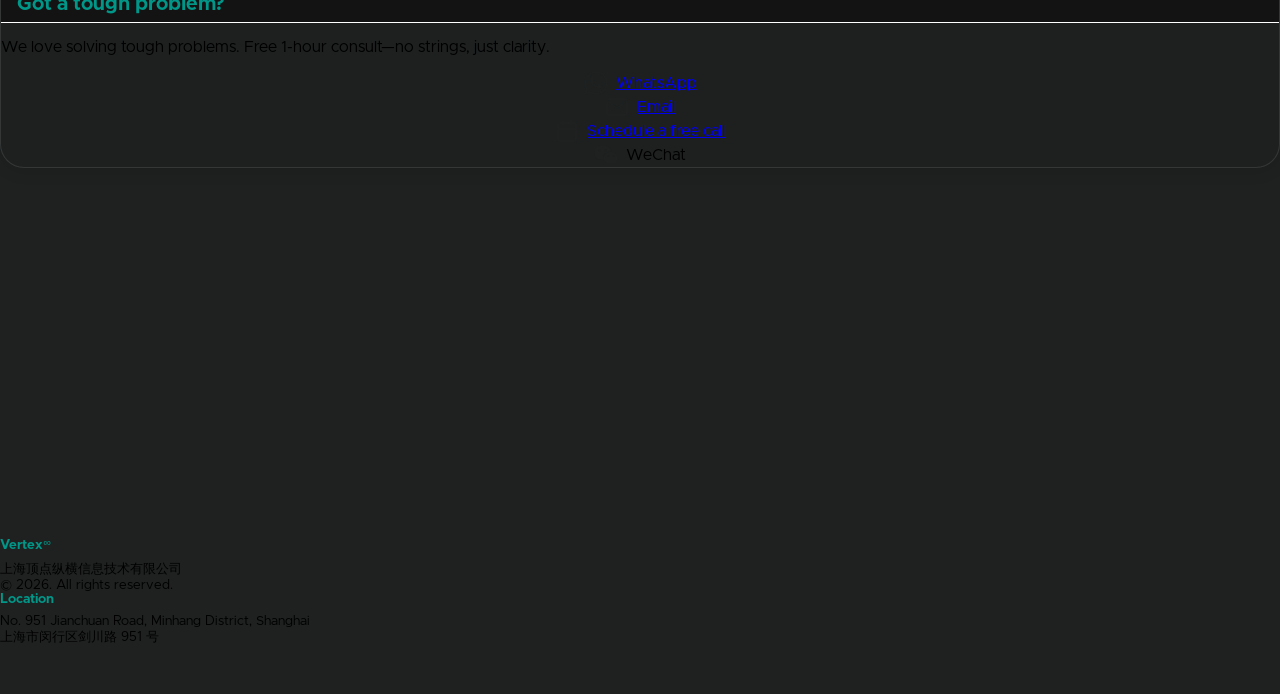
==== commit 6b20a2d1: "Adjust tagline colors." ====
--- a/index.html
+++ b/index.html
@@ -65,16 +65,14 @@
             <div class="container">
                 <div class="logo-animation-container">
                     <div class="logo-reveal-mask">
-                        <img src="assets/img/logo-full-light.svg" alt="Vertex8" class="logo-full logo-light">
-                        <img src="assets/img/logo-full-dark.svg" alt="Vertex8" class="logo-full logo-dark">
+                        <img src="assets/img/logo-full-dark.svg" alt="Vertex8" class="logo-full">
                     </div>
                     <div class="v-anim-wrapper">
-                        <img src="assets/img/logo-v-light.svg" alt="" class="v-logo-anim logo-light">
-                        <img src="assets/img/logo-v-dark.svg" alt="" class="v-logo-anim logo-dark">
+                        <img src="assets/img/logo-v-dark.svg" alt="" class="v-logo-anim">
                     </div>
                 </div>
                 <hgroup>
-                    <h1>User-first. <span class="primary">AI follows.</span></h1>
+                    <h1><span class="primary">User-first.</span><br />AI follows<span class="primary">.</span></h1>
                     <h2>We don't just build AI products, we build user-first solutions.</h2>
                     <h3><span class="company_name">Vertex<span class="symbol">∞</span></span> is Where complex user
                         needs
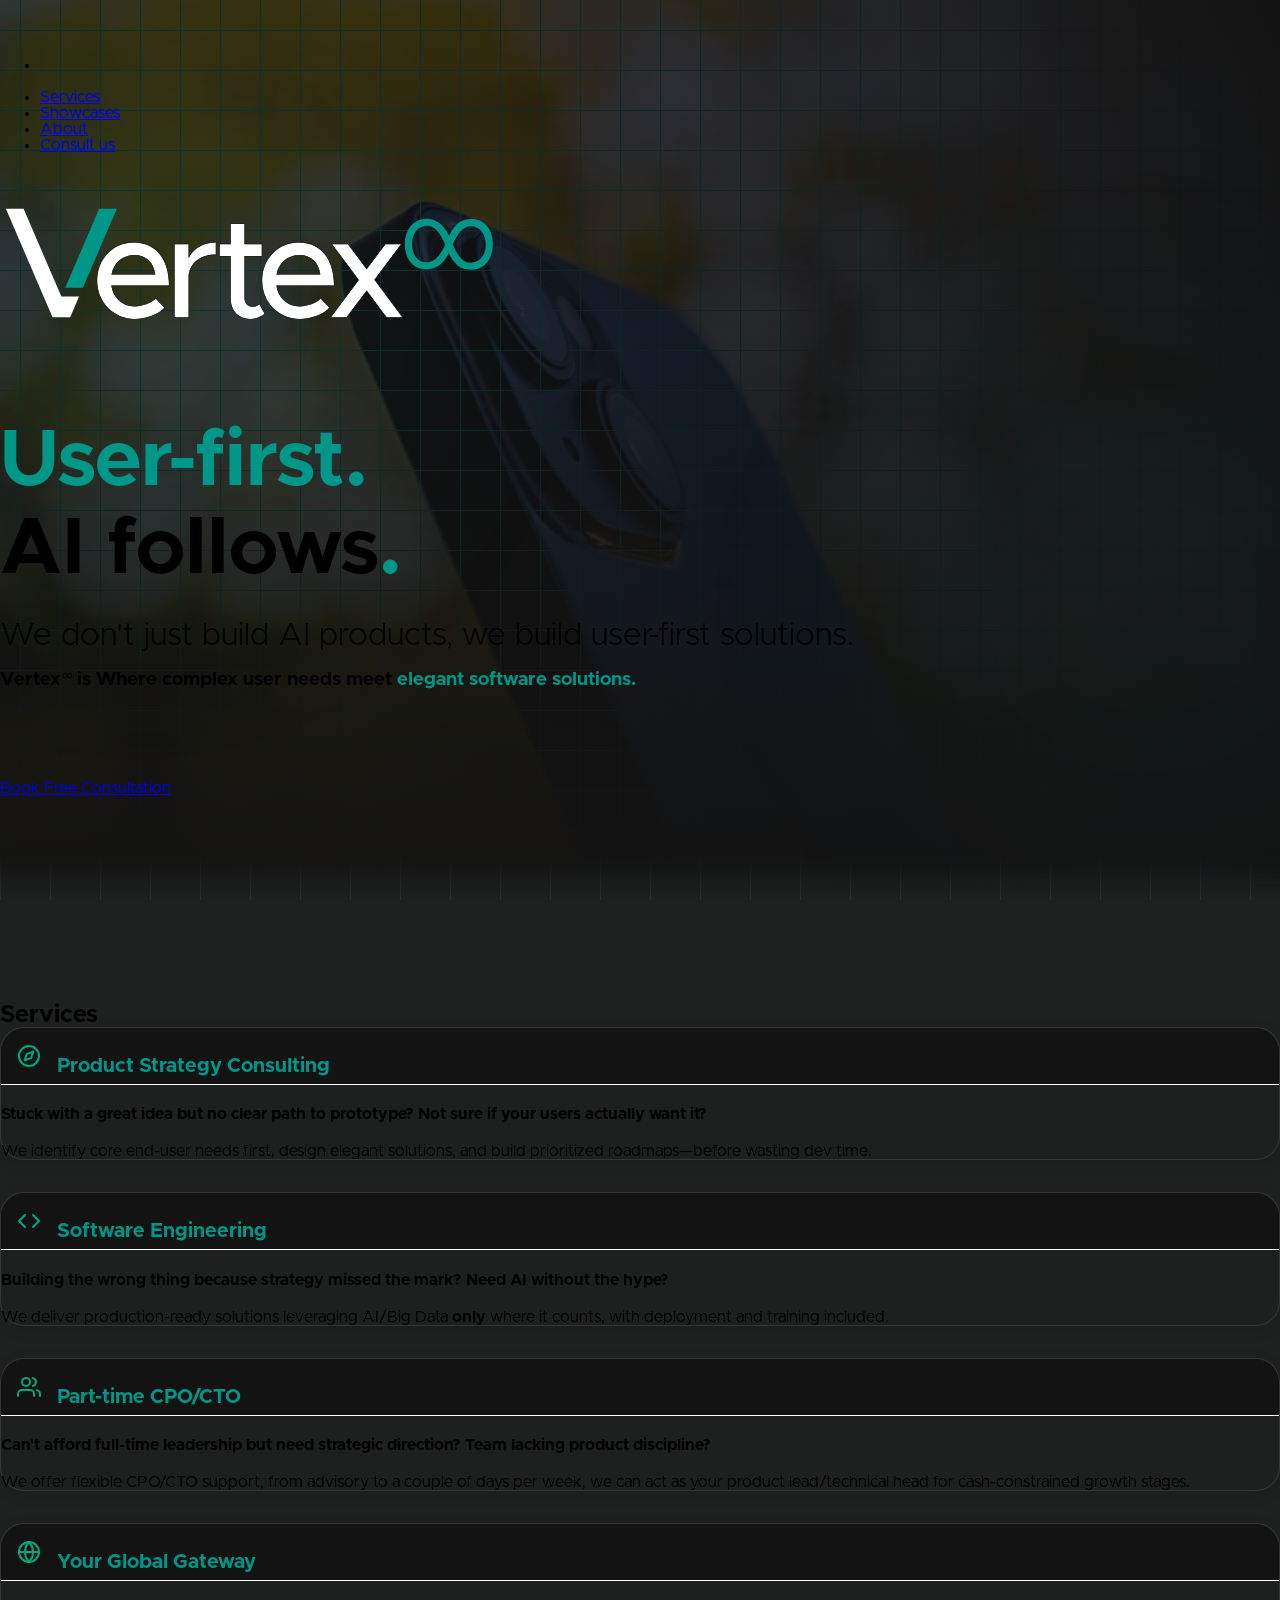
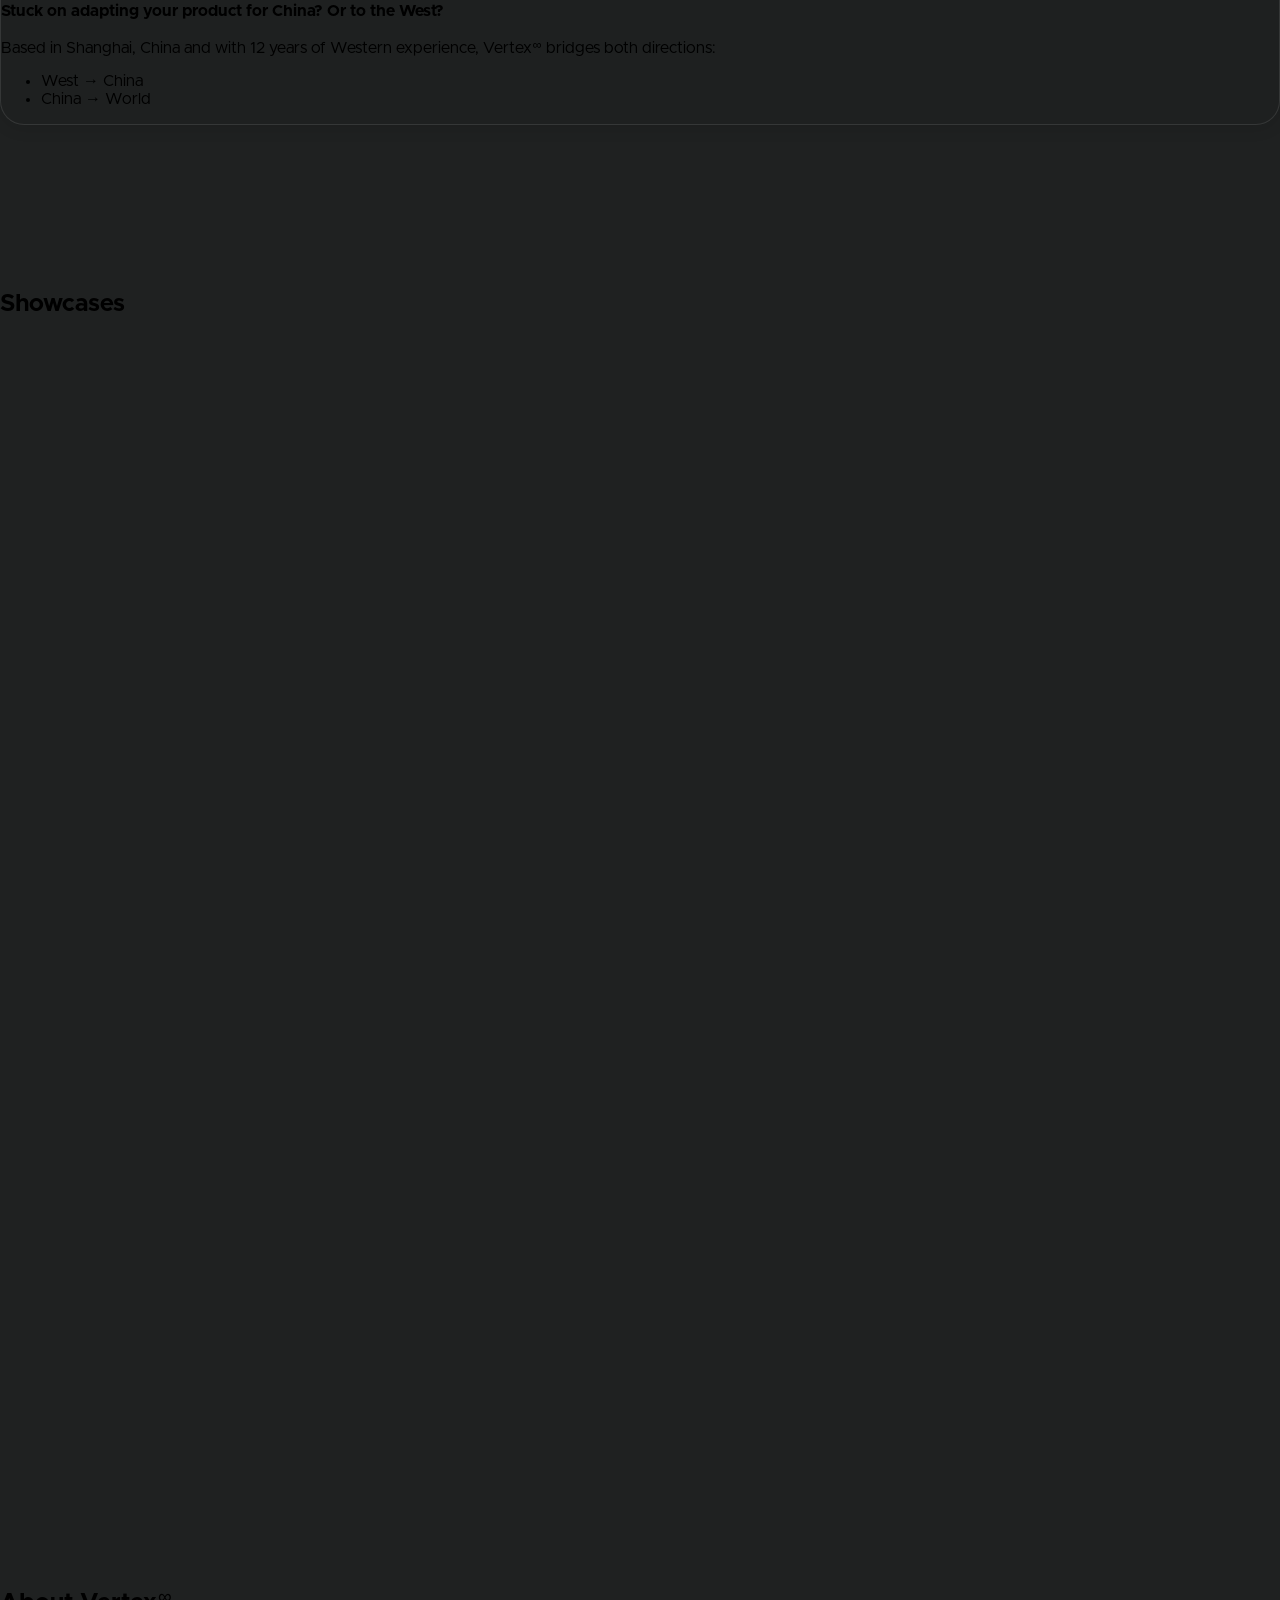
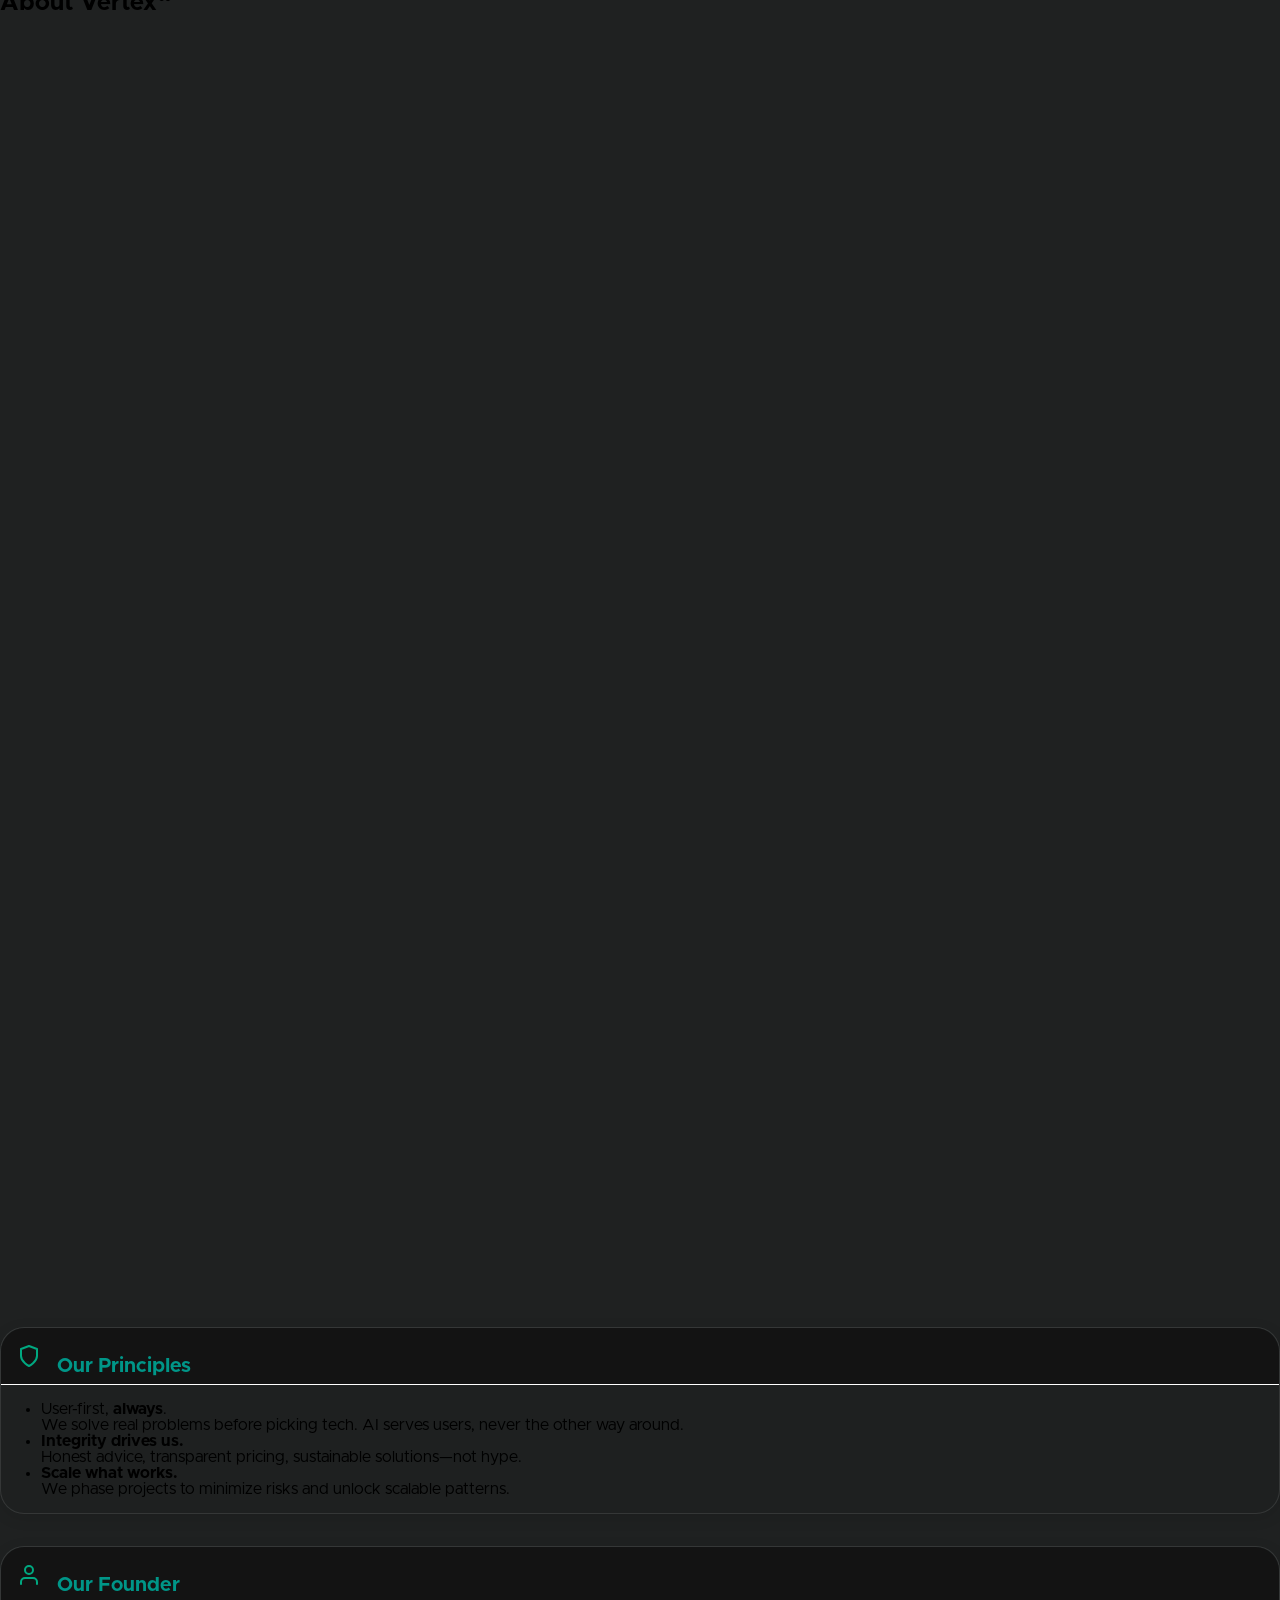
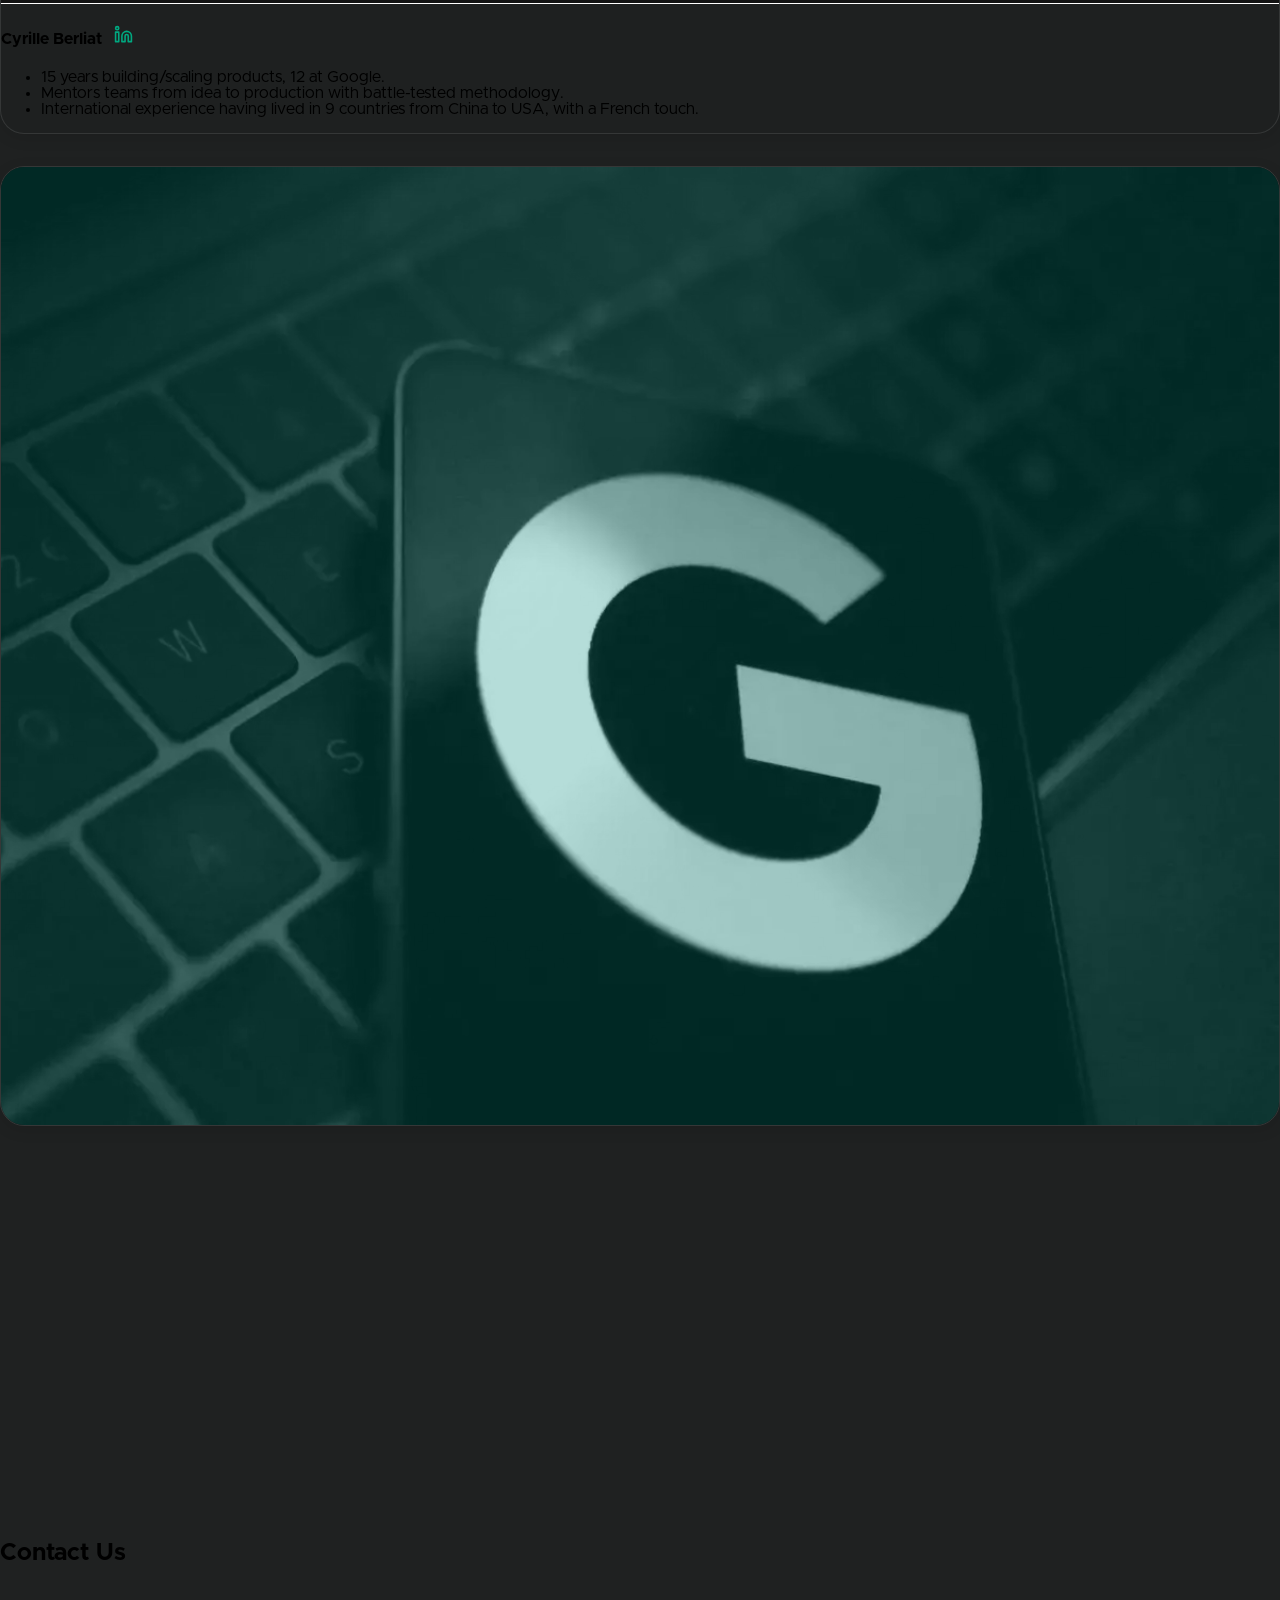
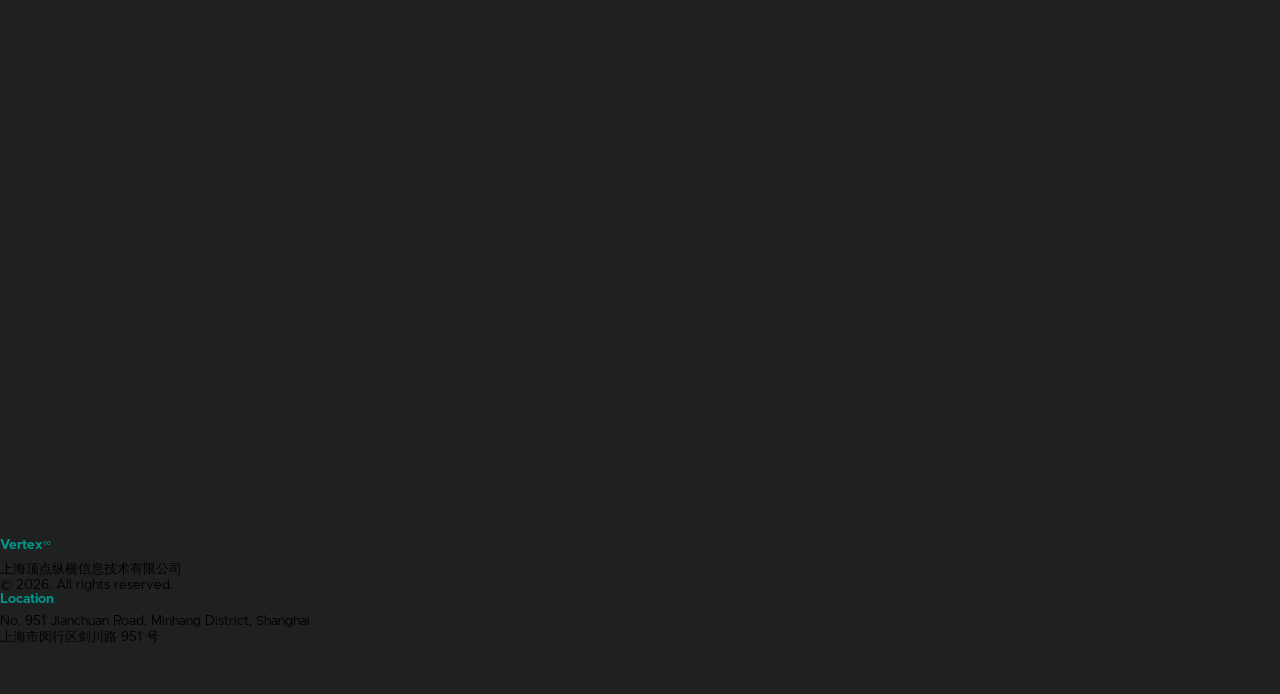
==== commit c826902f: "Remove light theme" ====
--- a/index.html
+++ b/index.html
@@ -32,7 +32,6 @@
             <ul>
                 <li>
                     <a href="#welcome" aria-label="Vertex8 Home">
-                        <img src="assets/img/logo-full-light.svg" alt="Vertex8 Logo" class="logo logo-light">
                         <img src="assets/img/logo-full-dark.svg" alt="Vertex8 Logo" class="logo logo-dark">
                     </a>
                 </li>
@@ -44,16 +43,6 @@
                 <li><a href="#contact" role="button" data-tooltip="It's free!" data-placement="bottom"><span
                             class="consult-text-full">Consult us</span><span
                             class="consult-text-short">Consult</span></a>
-                </li>
-                <li>
-                    <a href="#" id="theme-toggle" aria-label="Toggle Theme">
-                        <svg xmlns="http://www.w3.org/2000/svg" width="24" height="24" viewBox="0 0 24 24" fill="none"
-                            stroke="currentColor" stroke-width="2" stroke-linecap="round" stroke-linejoin="round">
-                            <circle cx="12" cy="12" r="5" />
-                            <path
-                                d="M12 1v2M12 21v2M4.22 4.22l1.42 1.42M18.36 18.36l1.42 1.42M1 12h2M21 12h2M4.22 19.78l1.42-1.42M18.36 5.64l1.42-1.42" />
-                        </svg>
-                    </a>
                 </li>
             </ul>
         </nav>
--- a/assets/css/style.css
+++ b/assets/css/style.css
@@ -349,27 +349,13 @@
     color: var(--pico-primary);
 }
 
-[data-theme="dark"] .logo-light,
-:root:not([data-theme="light"]) .logo-light {
-    display: none;
-}
-
-[data-theme="light"] .logo-dark {
-    display: none;
-}
-
-:root[data-theme="light"] .logo-dark {
-    display: none;
-}
-
 .icon {
     width: 24px;
     height: 24px;
     display: inline-block;
     flex-shrink: 0;
-    /* Use filter to color the SVG if needed, or rely on SVG's stroke="currentColor" if using <object> or similar. 
-       Since we use <img>, we'll use a CSS filter as a fallback for the primary color. */
-    filter: invert(24%) sepia(35%) saturate(1028%) hue-rotate(136deg) brightness(92%) contrast(92%);
+    /* Brand Green #009688 for Dark Mode */
+    filter: invert(41%) sepia(91%) saturate(3015%) hue-rotate(143deg) brightness(98%) contrast(101%);
 }
 
 [role="button"]>.icon {
@@ -385,24 +371,6 @@
 
 details summary::after {
     background-position: center center !important;
-}
-
-[data-theme="dark"] .icon {
-    /* Brand Green #009688 */
-    filter: invert(41%) sepia(91%) saturate(3015%) hue-rotate(143deg) brightness(98%) contrast(101%);
-}
-
-
-[data-theme="dark"] .logo-dark {
-    display: inline-block;
-}
-
-[data-theme="dark"] .logo-light {
-    display: none;
-}
-
-:root:not([data-theme]) .logo-light {
-    display: inline-block;
 }
 
 /* Hero Logo Animation */
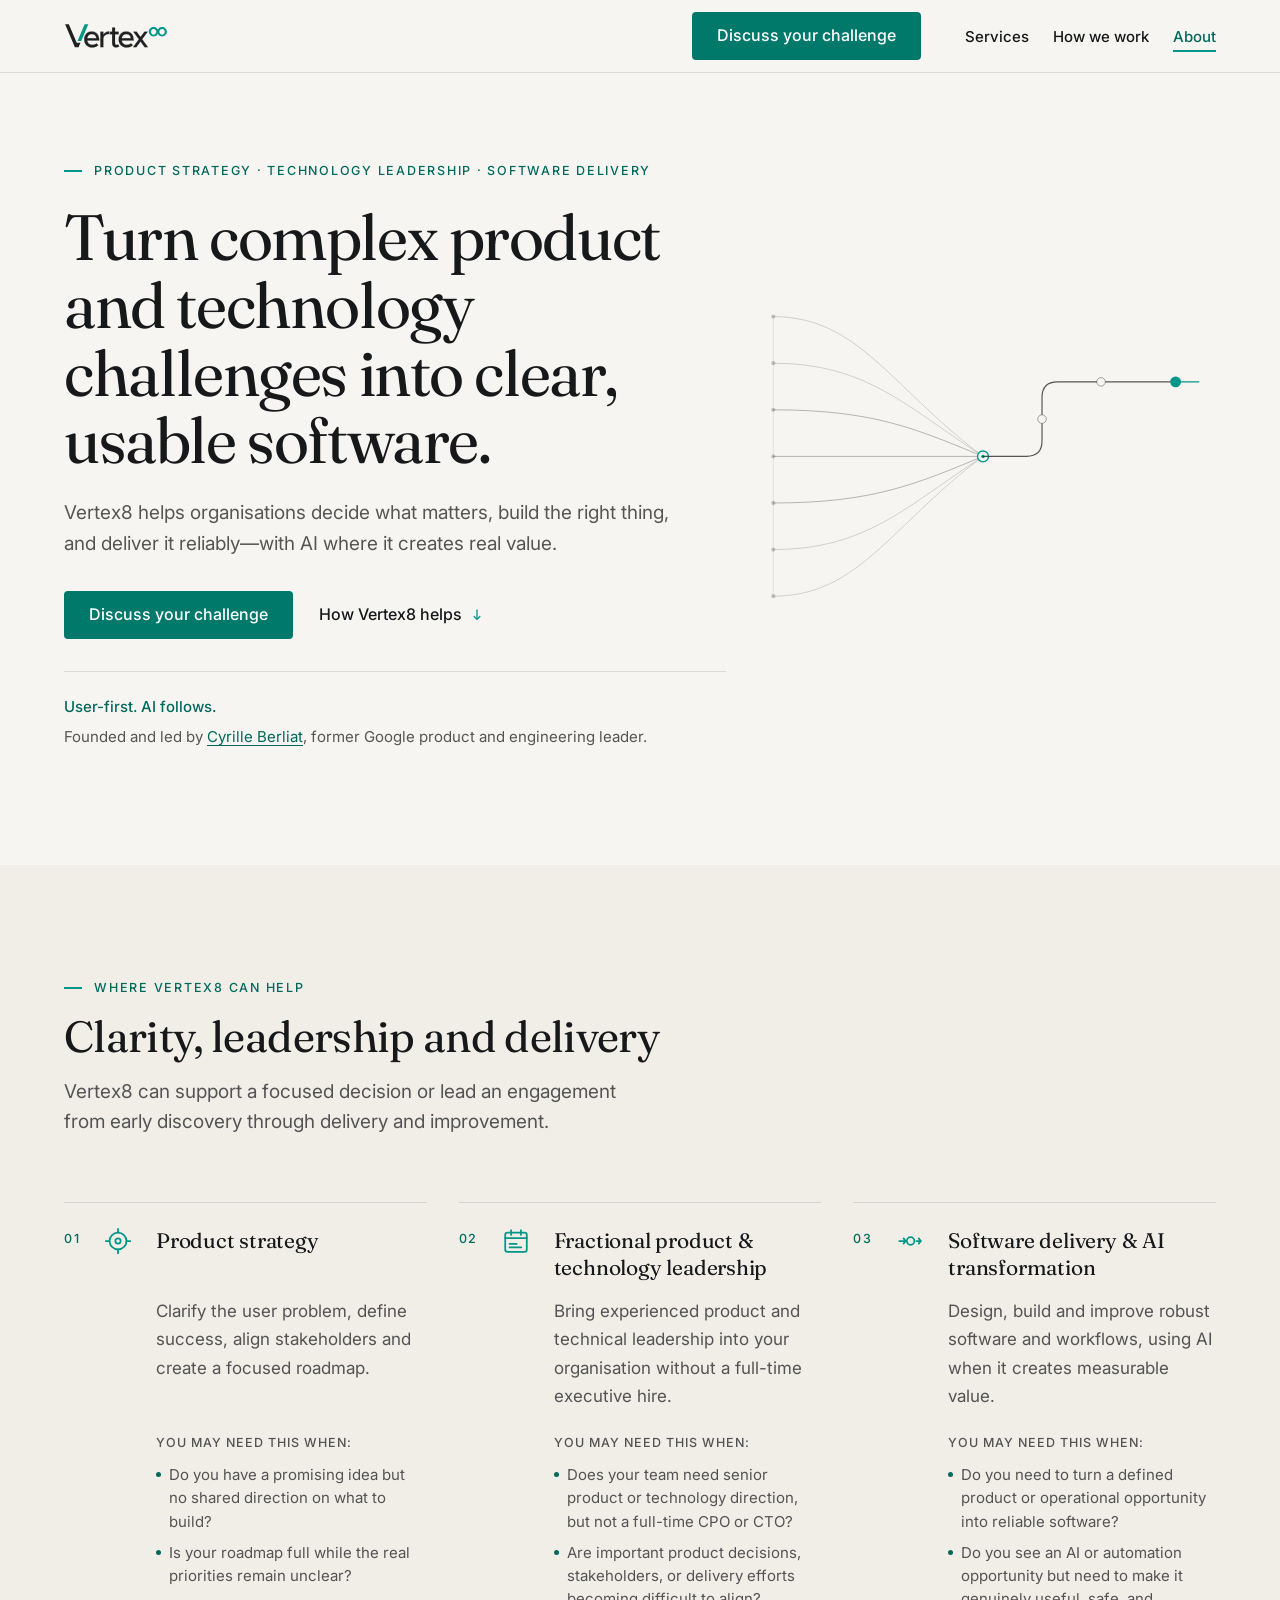
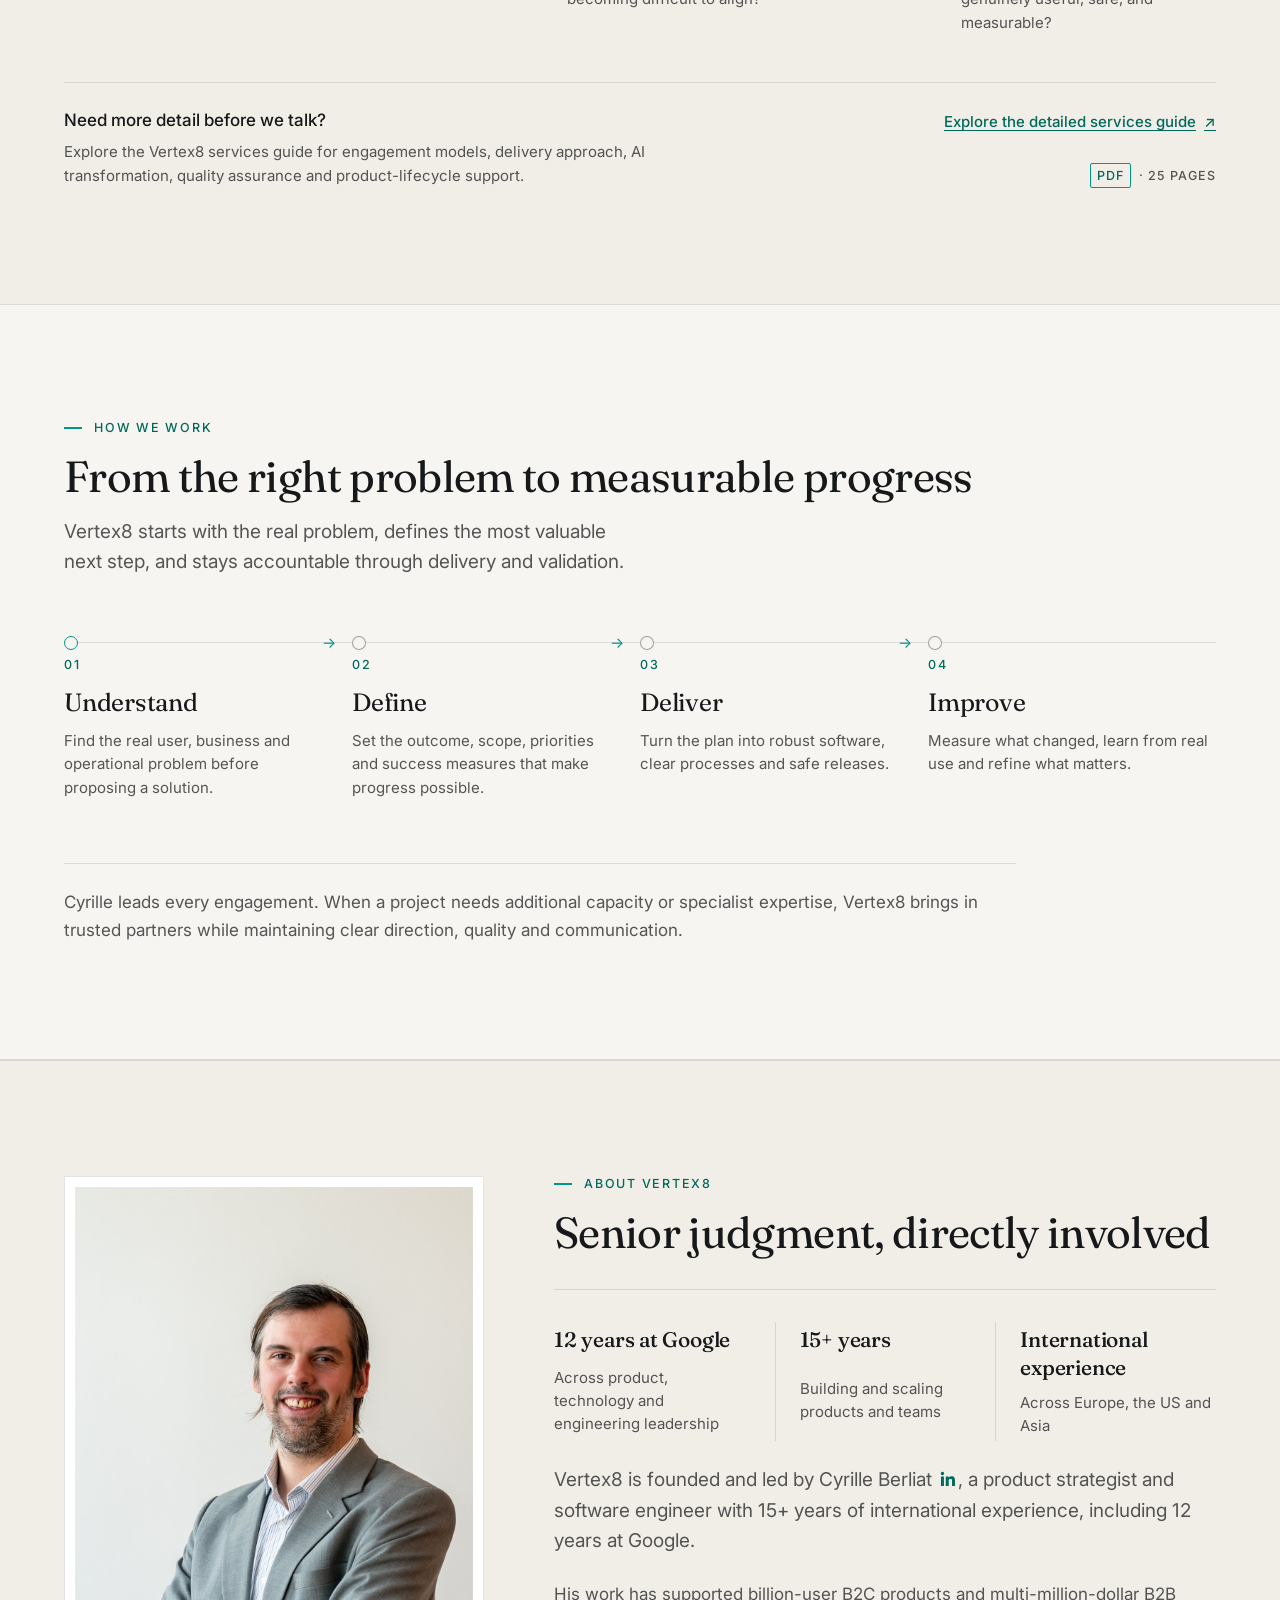
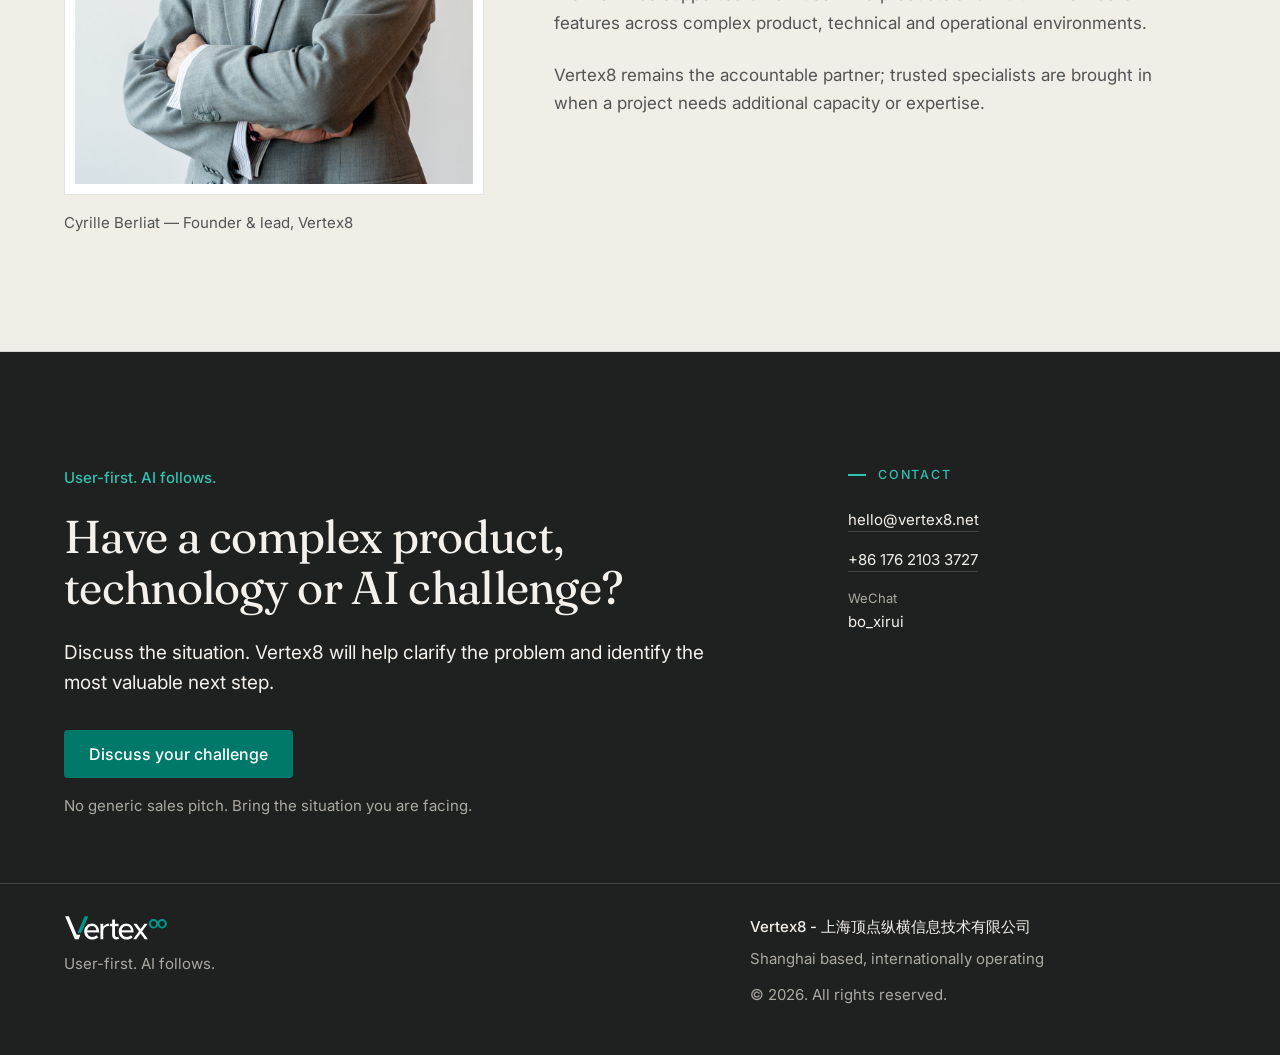
==== commit 5e24d34f: "landing page v2." ====
--- a/index.html
+++ b/index.html
@@ -1,322 +1,1415 @@
-<!DOCTYPE html>
-<html lang="en" data-theme="dark">
-
+<!doctype html>
+<html lang="en-GB">
 <head>
-    <meta charset="UTF-8">
-    <meta name="viewport" content="width=device-width, initial-scale=1.0">
-    <title>Vertex8 - Where complex user needs meet elegant software solutions | Vertex8</title>
-    <meta name="description"
-        content="Vertex8 delivers elegant AI-powered solutions for complex workflows, from product strategy to software engineering.">
-
-    <!-- Pico.css -->
-    <link rel="stylesheet" href="assets/css/pico.min.css">
-
-    <!-- Custom Style -->
-    <link rel="stylesheet" href="assets/css/style.css">
-
-    <!-- Favicon -->
-    <link rel="icon" type="image/svg+xml" href="assets/img/favicon.svg">
+<meta charset="utf-8" />
+<meta name="viewport" content="width=device-width, initial-scale=1" />
+<title>Vertex8 — Product strategy, technology leadership and software delivery</title>
+<meta name="description" content="Vertex8 helps organisations decide what matters, build the right thing, and deliver it reliably—with AI where it creates real value." />
+<meta name="theme-color" content="#191a1a" />
+<link rel="icon" href="assets/favicon.svg" type="image/svg+xml" />
+<link rel="mask-icon" href="assets/favicon.svg" color="#191a1a" />
+<link rel="apple-touch-icon" href="assets/favicon.svg" />
+<script>document.documentElement.classList.add('js');</script>
+<script async src="https://www.googletagmanager.com/gtag/js?id=G-TPVQ9N193P"></script>
+<script>
+  window.dataLayer = window.dataLayer || [];
+  function gtag(){dataLayer.push(arguments);}
+
+  gtag('consent', 'default', {
+    'analytics_storage': 'denied'
+  });
+
+  gtag('js', new Date());
+
+  gtag('config', 'G-TPVQ9N193P', {
+    'storage': 'none',
+    'client_storage': 'none'
+  });
+</script>
+<link rel="preconnect" href="https://fonts.googleapis.com" />
+<link rel="preconnect" href="https://fonts.gstatic.com" crossorigin />
+<link href="https://fonts.googleapis.com/css2?family=Fraunces:opsz,wght@9..144,400;9..144,500;9..144,600&family=Inter:wght@400;500;600&display=swap" rel="stylesheet" />
+<style>
+/* OD-LAYOUT-PRIMITIVES v1 — structure only: display, flex/grid, overflow, wrapping, ratio.
+   Put this @layer first; product CSS outside the layer always wins. */
+@layer od-layout {
+  :where(.od-stack,.od-row,.od-row-top,.od-cluster,.od-grid,.od-field,.od-stat,.od-cell,.od-tile) > :where(*) { min-width: 0; }
+
+  /* containers */
+  .od-stack   { display: flex; flex-direction: column; gap: var(--od-gap, 8px); }
+  .od-row     { display: flex; align-items: center; gap: var(--od-gap, 8px); }
+  .od-row-top { display: flex; align-items: flex-start; gap: var(--od-gap, 8px); }
+  .od-cluster { display: flex; flex-wrap: wrap; align-items: center; gap: var(--od-gap, 8px); }
+  .od-fill    { flex: 1 1 0; min-width: 0; }
+  .od-fixed   { flex: none; }
+  .od-grid    { display: grid; gap: var(--od-gap, 12px); grid-template-columns: repeat(var(--od-cols, 3), minmax(0, 1fr)); }
+
+  /* stacked information: each piece is its own line — never sibling inline spans */
+  .od-stat, .od-field, .od-cell { display: grid; gap: var(--od-gap, 2px); }
+  :where(.od-stat,.od-field,.od-cell) > :where(*) { display: block; }
+  .od-tile { display: grid; grid-template-rows: auto 1fr; }
+  :where(.od-tile) > :where(*) { display: block; }
+
+  /* media keeps its intrinsic ratio by default; never a distorted or cropped
+     cover by accident. height:auto lets the ratio win over an <img height="…">
+     attribute. Cropping to a uniform box is an explicit opt-in: set --od-ratio
+     AND add .od-media-cover together (per the core rule, only where a crop is
+     deliberate — tile thumbs, decorative fills — never on full-frame content). */
+  .od-media { display: block; width: 100%; height: auto; aspect-ratio: var(--od-ratio, auto); }
+  .od-media-cover { object-fit: cover; }
+
+  /* data text only — authored copy is rewritten to its budget instead */
+  .od-truncate { display: block; max-width: 100%; overflow: hidden; white-space: nowrap; text-overflow: ellipsis; }
+  .od-clamp-2, .od-clamp-3 { display: -webkit-box; -webkit-box-orient: vertical; overflow: hidden; overflow-wrap: anywhere; }
+  .od-clamp-2 { -webkit-line-clamp: 2; }
+  .od-clamp-3 { -webkit-line-clamp: 3; }
+  .od-lines-2 { min-height: calc(2 * 1.4em); }   /* block-level reservation for a shared baseline */
+  .od-nowrap  { white-space: nowrap; }           /* 数字+单位 · 价格+起 · 日期+星期 */
+  .od-keep    { word-break: keep-all; overflow-wrap: anywhere; } /* CJK labels break at spaces / <wbr> first */
+
+  /* screen skeleton (optional): bars take their own space, the middle scrolls — no padding guessed for chrome */
+  .od-screen { display: grid; grid-template-rows: auto minmax(0, 1fr) auto; height: 100%; }
+  .od-scroll { overflow-y: auto; overscroll-behavior: contain; min-height: 0; }
+
+  /* horizontal rail: the next item peeks at the edge; trailing room survives overflow */
+  .od-rail { display: flex; gap: var(--od-gap, 8px); overflow-x: auto; scroll-snap-type: x proximity; scrollbar-width: none;
+             padding-inline: var(--od-rail-pad, 16px); scroll-padding-inline: var(--od-rail-pad, 16px); }
+  .od-rail::-webkit-scrollbar { display: none; }
+  :where(.od-rail) > :where(*) { flex: none; scroll-snap-align: start; }
+  :where(.od-rail) > :where(:last-child) { margin-inline-end: var(--od-rail-pad, 16px); }
+
+  .od-spacer { flex: none; visibility: hidden; pointer-events: none; }
+  .od-touch  { min-width: 44px; min-height: 44px; }
+}
+/* /OD-LAYOUT-PRIMITIVES v1 */
+
+:root {
+  color-scheme: light;
+
+  --paper:        #F7F5F1;
+  --paper-alt:    #F1EEE8;
+  --paper-mat:    #FFFFFF;
+  --ink:          #16181A;
+  --ink-70:       rgba(22, 24, 26, 0.72);
+  --ink-38:       rgba(22, 24, 26, 0.38);
+  --ink-22:       rgba(22, 24, 26, 0.22);
+  --ink-12:       rgba(22, 24, 26, 0.12);
+  --ink-07:       rgba(22, 24, 26, 0.07);
+
+  --teal:         #009688;
+  --teal-action:  #00796B;
+  --teal-action-hover: #00574D;
+  --teal-ink:     #00695C;
+
+  --dark:         #1F2121;
+  --dark-ink:     #0B1413;
+  --fg-dark:      #F4F1EC;
+  --fg-dark-muted:#ABA9A2;
+  --dark-line:    rgba(244, 241, 236, 0.16);
+  --teal-on-dark: #34C0B0;
+
+  --font-display: "Fraunces", "Iowan Old Style", "Palatino Linotype", Georgia, "Times New Roman", serif;
+  --font-sans:    "Inter", -apple-system, BlinkMacSystemFont, "Segoe UI", Roboto, Helvetica, Arial, sans-serif;
+  --fs-eyebrow:   12.5px;
+  --fs-small:     15px;
+  --fs-body:      17px;
+  --fs-lead:      19px;
+  --fs-h3:        21px;
+  --fs-stat:      21px;
+  --fs-h2:        clamp(30px, 3.4vw, 44px);
+  --fs-h1:        clamp(38px, 5.2vw, 64px);
+  --lh-display:   1.06;
+  --lh-title:     1.12;
+  --lh-body:      1.65;
+  --measure:      34em;
+
+  --s-1: 4px;  --s-2: 8px;  --s-3: 12px; --s-4: 16px;
+  --s-5: 24px; --s-6: 32px; --s-7: 48px; --s-8: 64px;
+  --s-9: 96px; --s-10: 128px;
+  --section-y: clamp(72px, 9vw, 128px);
+
+  --shell:    1200px;
+  --gutter:   24px;
+  --col-gap:  24px;
+  --header-h: 72px;
+
+  --r-sm: 2px;
+  --r-md: 4px;
+
+  --dur-hover: 180ms;
+  --dur-enter: 400ms;
+  --stagger:   40ms;
+  --ease:      cubic-bezier(0.22, 0.61, 0.36, 1);
+}
+
+@media (max-width: 1023px) { :root { --header-h: 64px; --gutter: 20px; --col-gap: 20px; } }
+@media (max-width: 767px)  { :root { --fs-body: 16px; --fs-lead: 17px; } }
+@media (max-width: 479px)  { :root { --header-h: 116px; } }
+
+*, *::before, *::after { box-sizing: border-box; }
+
+html {
+  scroll-padding-top: calc(var(--header-h) + 20px);
+  -webkit-text-size-adjust: 100%;
+}
+@media (prefers-reduced-motion: no-preference) {
+  html { scroll-behavior: smooth; }
+}
+
+body {
+  margin: 0;
+  background: var(--paper);
+  color: var(--ink);
+  font: 400 var(--fs-body)/var(--lh-body) var(--font-sans);
+  -webkit-font-smoothing: antialiased;
+  -moz-osx-font-smoothing: grayscale;
+  overflow-x: hidden;
+}
+
+h1, h2, h3 { font-weight: 400; margin: 0; }
+p { margin: 0; }
+ul, ol, dl, dd { margin: 0; padding: 0; list-style: none; }
+img, svg { display: block; max-width: 100%; }
+a { color: var(--ink); }
+
+[id] { scroll-margin-top: calc(var(--header-h) + 20px); }
+
+html { font-size: 100%; }
+
+.shell {
+  width: 100%;
+  max-width: var(--shell);
+  margin-inline: auto;
+  padding-inline: var(--gutter);
+}
+
+.grid12 {
+  display: grid;
+  grid-template-columns: repeat(12, minmax(0, 1fr));
+  column-gap: var(--col-gap);
+}
+
+:where(a, button, [tabindex]):focus-visible {
+  outline: 2px solid var(--teal-action);
+  outline-offset: 3px;
+  border-radius: var(--r-sm);
+}
+.closing :where(a, button):focus-visible,
+.site-footer :where(a, button):focus-visible {
+  outline-color: var(--teal-on-dark);
+}
+
+.skip {
+  position: absolute;
+  left: -9999px;
+  top: 0;
+  z-index: 200;
+}
+.skip:focus {
+  position: fixed;
+  left: var(--s-4);
+  top: var(--s-4);
+  background: var(--ink);
+  color: var(--paper);
+  font: 500 15px/1 var(--font-sans);
+  padding: 14px 18px;
+  border-radius: var(--r-md);
+  text-decoration: none;
+}
+
+.js .reveal {
+  opacity: 0;
+  transform: translateY(6px);
+  transition: opacity var(--dur-enter) var(--ease), transform var(--dur-enter) var(--ease);
+  transition-delay: var(--reveal-delay, 0ms);
+}
+.js .reveal.is-in { opacity: 1; transform: none; }
+
+@media (prefers-reduced-motion: reduce) {
+  .js .reveal { opacity: 1 !important; transform: none !important; transition: none !important; }
+  *, *::before, *::after {
+    animation-duration: 0.01ms !important;
+    animation-iteration-count: 1 !important;
+    transition-duration: 0.01ms !important;
+  }
+}
+
+.site-header {
+  position: sticky;
+  top: 0;
+  z-index: 100;
+  background: var(--paper);
+  border-bottom: 1px solid var(--ink-12);
+}
+.site-header.is-scrolled { border-bottom-color: var(--ink-22); }
+
+.site-header__inner {
+  display: flex;
+  align-items: center;
+  flex-wrap: wrap;
+  column-gap: var(--s-3);
+  min-height: var(--header-h);
+}
+
+.brand {
+  order: 1;
+  flex: none;
+  display: inline-flex;
+  align-items: center;
+  text-decoration: none;
+  border-radius: var(--r-sm);
+}
+.brand__mark { width: 104px; height: auto; }
+
+.site-header__cta { order: 2; margin-left: auto; }
+
+.site-nav { order: 3; flex-basis: 100%; }
+
+.nav-toggle {
+  order: 4;
+  flex: none;
+  margin-left: var(--s-3);
+  display: inline-flex;
+  align-items: center;
+  gap: var(--s-2);
+  min-width: 44px;
+  min-height: 44px;
+  padding: 0 14px;
+  background: transparent;
+  border: 1px solid var(--ink-22);
+  border-radius: var(--r-md);
+  color: var(--ink);
+  font: 500 15px/1 var(--font-sans);
+  cursor: pointer;
+  transition: border-color var(--dur-hover) var(--ease), background-color var(--dur-hover) var(--ease);
+}
+@media (hover: hover) {
+  .nav-toggle:hover { border-color: var(--ink-38); background: var(--paper-alt); }
+}
+.nav-toggle__bars { display: block; width: 16px; height: 11px; position: relative; flex: none; }
+.nav-toggle__bars span {
+  position: absolute;
+  left: 0;
+  width: 16px;
+  height: 1.5px;
+  background: currentColor;
+  transition: transform var(--dur-hover) var(--ease), opacity var(--dur-hover) var(--ease);
+}
+.nav-toggle__bars span:first-child { top: 0; }
+.nav-toggle__bars span:last-child { bottom: 0; }
+.nav-open .nav-toggle__bars span:first-child { transform: translateY(4.75px) rotate(45deg); }
+.nav-open .nav-toggle__bars span:last-child { transform: translateY(-4.75px) rotate(-45deg); }
+
+.site-nav__list { display: flex; }
+.site-nav__link {
+  display: block;
+  padding: var(--s-3) 0;
+  font: 500 var(--fs-small)/1 var(--font-sans);
+  text-decoration: none;
+  color: var(--ink);
+  border-bottom: 1px solid var(--ink-07);
+}
+.site-nav__link:hover { color: var(--teal-ink); }
+.site-nav__link[aria-current="true"] {
+  color: var(--teal-ink);
+  border-bottom-color: var(--teal);
+}
+
+@media (max-width: 1023px) {
+  .site-nav { padding-block: var(--s-1) var(--s-3); }
+  html.js .site-nav {
+    position: absolute;
+    top: 100%;
+    left: 0;
+    right: 0;
+    display: none;
+    background: var(--paper);
+    border-top: 1px solid var(--ink-12);
+    border-bottom: 1px solid var(--ink-12);
+    padding: var(--s-2) var(--gutter) var(--s-4);
+  }
+  html.js.nav-open .site-nav { display: block; }
+  .site-nav__list { justify-content: space-between; gap: var(--s-4); }
+  .site-nav__list > li { flex: none; }
+  .site-nav__link { padding: var(--s-4) 0; font-size: var(--fs-body); border-bottom-color: var(--ink-07); }
+  .site-nav__list > :last-child .site-nav__link { border-bottom: 0; }
+}
+
+@media (max-width: 479px) {
+  .site-header { padding-block: var(--s-3); }
+  .site-header__cta { order: 4; flex-basis: 100%; margin-left: 0; }
+  .nav-toggle { order: 3; margin-left: auto; }
+  .site-nav { order: 5; }
+}
+
+@media (min-width: 1024px) {
+  .nav-toggle { display: none; }
+  .site-nav { flex-basis: auto; margin-left: var(--s-6); }
+  .site-nav__list { gap: var(--s-5); }
+  .site-nav__link {
+    position: relative;
+    padding: var(--s-4) 0;
+    border-bottom: 0;
+  }
+  .site-nav__link::after {
+    content: "";
+    position: absolute;
+    left: 0;
+    right: 0;
+    bottom: var(--s-2);
+    height: 2px;
+    background: var(--teal);
+    transform: scaleX(0);
+    transform-origin: left;
+    transition: transform var(--dur-hover) var(--ease);
+  }
+  .site-nav__link[aria-current="true"]::after { transform: scaleX(1); }
+  .site-nav__link:focus-visible::after { transform: scaleX(1); }
+}
+
+.btn {
+  display: inline-flex;
+  align-items: center;
+  justify-content: center;
+  min-height: 48px;
+  padding: 0 var(--s-5);
+  border: 1px solid transparent;
+  border-radius: var(--r-md);
+  font: 500 16px/1.2 var(--font-sans);
+  text-align: center;
+  text-decoration: none;
+  cursor: pointer;
+  transition: background-color var(--dur-hover) var(--ease),
+              border-color var(--dur-hover) var(--ease);
+}
+.btn--primary { background: var(--teal-action); color: #FFFFFF; }
+@media (hover: hover) {
+  .btn--primary:hover { background: var(--teal-action-hover); }
+}
+
+.link-arrow {
+  display: inline-flex;
+  align-items: center;
+  gap: var(--s-2);
+  min-height: 48px;
+  padding: 0 2px;
+  font: 500 16px/1.2 var(--font-sans);
+  text-decoration: none;
+  color: var(--ink);
+  transition: color var(--dur-hover) var(--ease);
+}
+.link-arrow__icon { flex: none; color: var(--teal); transition: transform var(--dur-hover) var(--ease); }
+@media (hover: hover) {
+  .link-arrow:hover { color: var(--teal-ink); }
+  .link-arrow:hover .link-arrow__icon { transform: translateY(2px); }
+}
+
+@media (max-width: 479px) {
+  .site-header__cta.btn { width: 100%; }
+}
+
+.section-head { display: grid; gap: var(--s-4); }
+.section-title {
+  font: 400 var(--fs-h2)/var(--lh-title) var(--font-display);
+  letter-spacing: -0.015em;
+}
+.section-lede {
+  font-size: var(--fs-lead);
+  line-height: 1.6;
+  color: var(--ink-70);
+  max-width: var(--measure);
+}
+@media (min-width: 1024px) {
+  .section-head {
+    grid-template-columns: repeat(12, minmax(0, 1fr));
+    column-gap: var(--col-gap);
+    row-gap: var(--s-4);
+  }
+  .section-head > .eyebrow { grid-column: 1 / -1; }
+  .section-head > .section-title { grid-column: 1 / span 7; margin: 0; }
+  .section-head > .section-lede { grid-column: 1 / span 6; margin: 0; }
+}
+
+.eyebrow {
+  display: flex;
+  align-items: center;
+  gap: var(--s-3);
+  font: 500 var(--fs-eyebrow)/1.3 var(--font-sans);
+  letter-spacing: 0.14em;
+  text-transform: uppercase;
+  color: var(--teal-ink);
+}
+.eyebrow::before {
+  content: "";
+  flex: none;
+  width: 18px;
+  height: 2px;
+  background: var(--teal);
+}
+
+.brandline {
+  font: 500 var(--fs-small)/1.4 var(--font-sans);
+  color: var(--teal-ink);
+}
+
+.hero {
+  padding-block: clamp(56px, 7vw, 96px) var(--section-y);
+}
+.hero__grid {
+  display: grid;
+  grid-template-columns: minmax(0, 1fr);
+  row-gap: var(--s-8);
+  align-items: center;
+}
+.hero__title {
+  font: 400 var(--fs-h1)/var(--lh-display) var(--font-display);
+  letter-spacing: -0.022em;
+  margin-top: var(--s-5);
+}
+.hero__lead {
+  margin-top: var(--s-5);
+  font-size: var(--fs-lead);
+  line-height: 1.6;
+  color: var(--ink-70);
+  max-width: 32em;
+}
+.hero__actions {
+  margin-top: var(--s-6);
+  display: flex;
+  flex-wrap: wrap;
+  align-items: center;
+  gap: var(--s-3) var(--s-5);
+}
+.hero__signature {
+  margin-top: var(--s-6);
+  padding-top: var(--s-5);
+  border-top: 1px solid var(--ink-12);
+  display: grid;
+  gap: var(--s-2);
+}
+.hero__trust {
+  font-size: var(--fs-small);
+  color: var(--ink-70);
+  max-width: 40em;
+}
+.hero__trust a {
+  color: var(--teal-ink);
+  text-decoration: underline;
+  text-decoration-thickness: 1px;
+  text-underline-offset: 0.2em;
+  transition: text-decoration-thickness var(--dur-hover) var(--ease);
+}
+@media (hover: hover) {
+  .hero__trust a:hover { text-decoration-thickness: 2px; }
+}
+.hero__figure { max-width: 460px; }
+.hero__figure svg { width: 100%; height: auto; aspect-ratio: 600 / 480; }
+
+@media (min-width: 1024px) {
+  .hero__grid {
+    grid-template-columns: repeat(12, minmax(0, 1fr));
+    column-gap: var(--col-gap);
+  }
+  .hero__text { grid-column: 1 / span 7; }
+  .hero__figure { grid-column: 8 / span 5; max-width: none; }
+}
+
+.hero-line   { fill: none; stroke: var(--ink-22); stroke-width: 1; stroke-linecap: round; }
+.hero-line-2 { stroke: var(--ink-38); }
+.hero-rail   { fill: none; stroke: var(--ink-12); stroke-width: 1; }
+.hero-input  { fill: var(--ink-22); }
+.hero-spine  { fill: none; stroke: var(--ink-70); stroke-width: 1.5; stroke-linecap: round; stroke-linejoin: round; }
+.hero-node   { fill: var(--paper); stroke: var(--ink-38); stroke-width: 1.25; }
+.hero-node-teal { fill: var(--paper); stroke: var(--teal); stroke-width: 1.75; }
+.hero-core   { fill: var(--teal); }
+.hero-term   { fill: var(--teal); }
+.hero-lead   { fill: none; stroke: var(--teal); stroke-width: 1.5; stroke-linecap: round; }
+
+.proof__grid {
+  display: grid;
+  grid-template-columns: minmax(0, 1fr);
+  gap: var(--s-5);
+  margin-top: var(--s-6);
+  padding-top: var(--s-6);
+  border-top: 1px solid var(--ink-12);
+}
+.proof__item + .proof__item {
+  border-top: 1px solid var(--ink-12);
+  padding-top: var(--s-5);
+}
+.proof__lead {
+  margin: 0;
+  font: 500 var(--fs-stat)/1.3 var(--font-display);
+  letter-spacing: -0.01em;
+}
+.proof__caption {
+  margin: var(--s-2) 0 0;
+  font-size: var(--fs-small);
+  line-height: 1.55;
+  color: var(--ink-70);
+  max-width: 26em;
+}
+
+@media (min-width: 1024px) {
+  .proof__grid { grid-template-columns: repeat(3, minmax(0, 1fr)); gap: 0; }
+  .proof__item { padding: var(--s-1) var(--s-5); }
+  .proof__item:first-child { padding-left: 0; }
+  .proof__item:last-child { padding-right: 0; }
+  .proof__item + .proof__item {
+    border-top: 0;
+    padding-top: var(--s-1);
+    border-left: 1px solid var(--ink-12);
+  }
+}
+
+.services {
+  padding-block: var(--section-y);
+  background: var(--paper-alt);
+}
+.services .section-head { margin-bottom: var(--s-8); }
+@media (min-width: 1024px) {
+  .services .section-head > .section-title { grid-column: 1 / -1; }
+}
+
+.services__grid {
+  display: grid;
+  grid-template-columns: minmax(0, 1fr);
+}
+.service {
+  display: grid;
+  grid-template-columns: auto auto minmax(0, 1fr);
+  column-gap: var(--s-4);
+  align-items: start;
+  border-top: 1px solid var(--ink-12);
+  padding-block: var(--s-6) var(--s-7);
+}
+.service:last-child { border-bottom: 1px solid var(--ink-12); }
+.service__num {
+  grid-column: 1;
+  grid-row: 1;
+  padding-top: 6px;
+  font: 500 var(--fs-eyebrow)/1 var(--font-sans);
+  letter-spacing: 0.12em;
+  color: var(--teal-ink);
+}
+.service__icon {
+  grid-column: 2;
+  grid-row: 1;
+  width: 28px;
+  height: 28px;
+  color: var(--teal);
+}
+.service__title {
+  grid-column: 3;
+  grid-row: 1;
+  font: 400 var(--fs-h3)/1.3 var(--font-display);
+  letter-spacing: -0.01em;
+}
+.service__desc {
+  grid-column: 1 / -1;
+  grid-row: 2;
+  margin-top: var(--s-3);
+  color: var(--ink-70);
+  max-width: 32em;
+}
+.service__need {
+  grid-column: 1 / -1;
+  grid-row: 3;
+  margin-top: var(--s-5);
+  max-width: 32em;
+}
+.service__need-label {
+  font: 500 var(--fs-eyebrow)/1.4 var(--font-sans);
+  letter-spacing: 0.08em;
+  text-transform: uppercase;
+  color: var(--ink-70);
+}
+.service__need-list {
+  display: grid;
+  gap: var(--s-2);
+  margin-top: var(--s-3);
+}
+.service__need-list li {
+  display: flex;
+  gap: var(--s-2);
+  font-size: var(--fs-small);
+  line-height: 1.55;
+  color: var(--ink-70);
+}
+.service__need-list li::before {
+  content: "";
+  flex: none;
+  width: 5px;
+  height: 5px;
+  margin-top: 0.6em;
+  border-radius: 50%;
+  background: var(--teal-ink);
+}
+
+.services__resource {
+  display: grid;
+  gap: var(--s-4);
+  margin-top: var(--s-6);
+  padding-top: var(--s-5);
+  border-top: 1px solid var(--ink-12);
+}
+.services__resource-title {
+  font: 500 var(--fs-body)/1.4 var(--font-sans);
+  color: var(--ink);
+}
+.services__resource-text {
+  margin-top: var(--s-2);
+  max-width: 46em;
+  font-size: var(--fs-small);
+  line-height: 1.6;
+  color: var(--ink-70);
+}
+.services__resource-link {
+  display: inline-flex;
+  align-items: baseline;
+  gap: var(--s-2);
+  min-height: 44px;
+  font: 500 var(--fs-small)/1.4 var(--font-sans);
+  color: var(--teal-ink);
+  text-decoration: underline;
+  text-decoration-thickness: 1px;
+  text-underline-offset: 0.2em;
+  transition: text-decoration-thickness var(--dur-hover) var(--ease);
+}
+.services__resource-arrow { flex: none; }
+.services__resource-meta {
+  margin-top: var(--s-2);
+  font: 500 var(--fs-eyebrow)/1.4 var(--font-sans);
+  letter-spacing: 0.08em;
+  text-transform: uppercase;
+  color: var(--ink-70);
+}
+.services__resource-badge {
+  display: inline-block;
+  margin-right: var(--s-1);
+  padding: 3px 6px;
+  border: 1px solid var(--teal);
+  border-radius: var(--r-sm);
+  color: var(--teal-ink);
+}
+.services__grid .service:last-child { border-bottom: 0; }
+@media (hover: hover) {
+  .services__resource-link:hover { text-decoration-thickness: 2px; }
+}
+
+@media (min-width: 720px) {
+  .service { column-gap: var(--s-5); }
+  .service__desc { grid-column: 3; }
+  .service__need { grid-column: 3; }
+  .services__resource {
+    grid-template-columns: minmax(0, 1fr) auto;
+    column-gap: var(--s-7);
+    align-items: end;
+    margin-top: var(--s-7);
+  }
+  .services__resource-action { text-align: right; }
+}
+
+@media (min-width: 1080px) {
+  .services__grid {
+    grid-template-columns: repeat(3, minmax(0, 1fr));
+    gap: var(--s-7) var(--s-6);
+  }
+  .service {
+    border-bottom: 0;
+    padding-block: var(--s-5) 0;
+  }
+  .service:last-child { border-bottom: 0; }
+  .service__title { min-height: 2.6em; }
+  .service__desc { margin-top: var(--s-4); }
+}
+
+@supports (grid-template-columns: subgrid) {
+  @media (min-width: 1080px) {
+    .services__grid {
+      grid-template-rows: auto auto auto;
+      row-gap: 0;
+    }
+    .service {
+      grid-row: 1 / 4;
+      grid-template-rows: subgrid;
+    }
+  }
+}
+
+.process {
+  padding-block: var(--section-y);
+  background: var(--paper);
+  border-block: 1px solid var(--ink-12);
+}
+.process .section-head { margin-bottom: var(--s-8); }
+@media (min-width: 1024px) {
+  .process .section-head > .section-title { grid-column: 1 / -1; }
+}
+
+.process__seq {
+  position: relative;
+  display: grid;
+  grid-template-columns: minmax(0, 1fr);
+}
+/* mobile timeline rail: one continuous line running from the first dot's centre to the last dot's centre */
+.process__seq::before {
+  content: "";
+  position: absolute;
+  left: -0.5px;
+  top: calc(var(--s-5) + 7px);
+  bottom: calc(var(--s-5) + 7px);
+  width: 1px;
+  background: var(--ink-12);
+}
+.process__step {
+  position: relative;
+  --od-gap: var(--s-3);
+  --name-fs: clamp(20px, 4.6vw, 25px);
+  flex-wrap: wrap;
+  align-items: baseline;
+  padding: var(--s-5) 0 var(--s-5) var(--s-7);
+}
+.process__step:last-child { padding-bottom: 0; }
+.process__num { flex: none; }
+.process__step::before {
+  content: "";
+  position: absolute;
+  left: -7px;
+  /* centred on the title line box: identical for every step, independent of the number row */
+  top: calc(var(--s-5) + 0.6 * var(--name-fs) - 7px);
+  width: 14px;
+  height: 14px;
+  border-radius: 50%;
+  background: var(--paper);
+  border: 1.5px solid var(--ink-38);
+}
+.process__step:first-child::before { border-color: var(--teal); }
+.process__num {
+  font: 500 var(--fs-eyebrow)/1 var(--font-sans);
+  letter-spacing: 0.12em;
+  color: var(--teal-ink);
+}
+.process__name {
+  font: 400 var(--name-fs)/1.2 var(--font-display);
+  letter-spacing: -0.01em;
+}
+.process__desc {
+  flex: 0 0 100%;
+  font-size: var(--fs-small);
+  line-height: 1.55;
+  color: var(--ink-70);
+  text-wrap: pretty;
+}
+.process__note {
+  margin-top: var(--s-8);
+  padding-top: var(--s-5);
+  border-top: 1px solid var(--ink-12);
+  font-size: var(--fs-body);
+  color: var(--ink-70);
+  max-width: 56em;
+}
+
+@media (min-width: 768px) {
+  .process__seq { grid-template-columns: repeat(4, minmax(0, 1fr)); }
+  .process__seq::before { display: none; }
+  .process__step {
+    display: block;
+    padding: var(--s-4) var(--s-5) 0 0;
+    border-left: 0;
+    border-top: 1px solid var(--ink-12);
+  }
+  .process__step:last-child { padding-right: 0; padding-bottom: var(--s-4); }
+  .process__step::before { left: 0; top: -7px; }
+  .process__step:not(:last-child)::after {
+    content: "\2192";
+    position: absolute;
+    top: -11px;
+    right: var(--s-4);
+    font-size: 15px;
+    line-height: 22px;
+    color: var(--teal);
+  }
+  .process__num { margin-bottom: var(--s-4); }
+  .process__desc { margin-top: var(--s-3); }
+}
+
+.founder {
+  padding-block: var(--section-y);
+  background: var(--paper-alt);
+  border-block: 1px solid var(--ink-12);
+}
+.founder__grid {
+  display: grid;
+  grid-template-columns: minmax(0, 1fr);
+  gap: var(--s-7) var(--s-6);
+  align-items: start;
+}
+.founder__figure { max-width: 420px; margin: 0; }
+.founder__mat {
+  background: var(--paper-mat);
+  border: 1px solid var(--ink-12);
+  padding: 10px;
+}
+.founder__mat img {
+  --od-ratio: 2 / 3;
+  display: block;
+  width: 100%;
+  height: auto;
+  aspect-ratio: 2 / 3;
+}
+.founder__caption {
+  margin-top: var(--s-4);
+  font-size: var(--fs-small);
+  color: var(--ink-70);
+}
+.founder__side .eyebrow { color: var(--teal-ink); margin-top: 0; }
+.founder__title {
+  font: 400 var(--fs-h2)/var(--lh-title) var(--font-display);
+  letter-spacing: -0.015em;
+  margin-top: var(--s-4);
+}
+.founder__copy p { margin-top: var(--s-5); color: var(--ink-70); max-width: 38em; }
+.founder__intro {
+  margin-top: var(--s-6);
+  color: var(--ink);
+  font-size: var(--fs-lead);
+  line-height: 1.6;
+}
+.social-link {
+  display: inline-flex;
+  align-items: center;
+  vertical-align: -0.15em;
+  margin-left: 0.3em;
+  color: var(--teal-ink);
+  transition: color var(--dur-hover) var(--ease);
+}
+.social-link svg { width: 1.05em; height: 1.05em; }
+@media (hover: hover) {
+  .social-link:hover { color: var(--ink); }
+}
+.founder__content { min-width: 0; }
+.founder__side { min-width: 0; }
+
+@media (min-width: 768px) {
+  .founder__grid {
+    grid-template-columns: repeat(12, minmax(0, 1fr));
+    column-gap: var(--col-gap);
+    row-gap: var(--s-6);
+  }
+  .founder__figure { grid-column: 1 / span 5; grid-row: 1; }
+  .founder__content { display: contents; }
+  .founder__side { grid-column: 6 / span 7; grid-row: 1; }
+  .founder__copy { grid-column: 1 / -1; grid-row: 2; }
+}
+
+@media (min-width: 1024px) {
+  .founder__content { display: block; grid-column: 6 / span 7; grid-row: 1; }
+  .founder__side, .founder__copy { grid-column: auto; grid-row: auto; }
+}
+
+.closing {
+  background: var(--dark);
+  color: var(--fg-dark);
+  padding-block: var(--section-y) var(--s-8);
+}
+.closing__grid {
+  display: grid;
+  grid-template-columns: minmax(0, 1fr);
+  gap: var(--s-8) var(--s-6);
+}
+.closing__brandline {
+  font: 500 var(--fs-small)/1.4 var(--font-sans);
+  color: var(--teal-on-dark);
+}
+.closing__title {
+  margin-top: var(--s-5);
+  font: 400 clamp(30px, 3.6vw, 46px)/1.1 var(--font-display);
+  letter-spacing: -0.015em;
+}
+.closing__lead {
+  margin-top: var(--s-5);
+  font-size: var(--fs-lead);
+  line-height: 1.6;
+  max-width: 36em;
+}
+.closing__actions { margin-top: var(--s-6); }
+.closing__note {
+  margin-top: var(--s-4);
+  font-size: var(--fs-small);
+  color: var(--fg-dark-muted);
+}
+
+.closing__label {
+  display: flex;
+  align-items: center;
+  gap: var(--s-3);
+  font: 500 var(--fs-eyebrow)/1.3 var(--font-sans);
+  letter-spacing: 0.14em;
+  text-transform: uppercase;
+  color: var(--teal-on-dark);
+}
+.closing__label::before {
+  content: "";
+  flex: none;
+  width: 18px;
+  height: 2px;
+  background: var(--teal-on-dark);
+}
+.contact {
+  margin-top: var(--s-5);
+  display: flex;
+  flex-direction: column;
+  gap: var(--s-4);
+}
+.contact li {
+  font-size: var(--fs-small);
+  line-height: 1.6;
+  color: var(--fg-dark);
+}
+.contact a {
+  color: var(--fg-dark);
+  text-decoration: none;
+  padding-bottom: 2px;
+  border-bottom: 1px solid var(--dark-line);
+  transition: color var(--dur-hover) var(--ease), border-color var(--dur-hover) var(--ease);
+}
+@media (hover: hover) {
+  .contact a:hover { color: var(--teal-on-dark); border-bottom-color: var(--teal-on-dark); }
+}
+.contact__label { font-size: 13px; color: var(--fg-dark-muted); }
+.contact__value { font-size: var(--fs-small); color: var(--fg-dark); }
+
+@media (min-width: 1024px) {
+  .closing__grid {
+    grid-template-columns: repeat(12, minmax(0, 1fr));
+    column-gap: var(--col-gap);
+  }
+  .closing__main { grid-column: 1 / span 7; }
+  .closing__contact { grid-column: 9 / span 4; }
+}
+
+.site-footer {
+  background: var(--dark);
+  color: var(--fg-dark);
+  border-top: 1px solid var(--dark-line);
+  padding-block: var(--s-6) var(--s-7);
+}
+.site-footer__inner {
+  display: grid;
+  grid-template-columns: minmax(0, 1fr);
+  gap: var(--s-5) var(--s-6);
+}
+.site-footer__col { min-width: 0; }
+.site-footer__mark { display: block; width: 104px; height: auto; }
+.site-footer__line {
+  margin-top: var(--s-3);
+  font-size: var(--fs-small);
+  color: var(--fg-dark-muted);
+}
+.site-footer__name {
+  font: 500 var(--fs-small)/1.5 var(--font-sans);
+  color: var(--fg-dark);
+}
+.site-footer__copy {
+  margin-top: var(--s-3);
+  font-size: var(--fs-small);
+  line-height: 1.6;
+  color: var(--fg-dark-muted);
+}
+.site-footer__addr {
+  margin-top: var(--s-2);
+  font-size: var(--fs-small);
+  line-height: 1.6;
+  color: var(--fg-dark-muted);
+}
+
+@media (min-width: 768px) {
+  .site-footer__inner {
+    grid-template-columns: repeat(12, minmax(0, 1fr));
+    column-gap: var(--col-gap);
+  }
+  .site-footer__col--left { grid-column: 1 / span 6; }
+  .site-footer__col--right { grid-column: 8 / span 5; }
+}
+</style>
 </head>
-
 <body>
-    <!-- Ambient Background -->
-    <div class="ambient-background">
-        <div class="grid-overlay"></div>
-        <div class="orb orb-1"></div>
-        <div class="orb orb-2"></div>
-        <div class="orb orb-3"></div>
+
+<a class="skip" href="#main">Skip to content</a>
+
+<header class="site-header" id="site-header">
+  <div class="shell site-header__inner">
+    <a class="brand" href="#top" aria-label="Vertex8 — back to the top of the page">
+      <img class="brand__mark" src="assets/logo-light.svg" alt="Vertex8" width="843" height="194" />
+    </a>
+
+    <nav class="site-nav" id="site-nav" aria-label="Primary">
+      <ul class="site-nav__list">
+        <li><a class="site-nav__link" href="#services" data-spy="services">Services</a></li>
+        <li><a class="site-nav__link" href="#how-we-work" data-spy="how-we-work">How we work</a></li>
+        <li><a class="site-nav__link" href="#about" data-spy="about">About</a></li>
+      </ul>
+    </nav>
+
+    <a class="btn btn--primary site-header__cta" href="https://calendly.com/vertex8/30min" target="_blank" rel="noopener noreferrer">Discuss your challenge</a>
+
+    <button class="nav-toggle" id="nav-toggle" type="button" aria-expanded="false" aria-controls="site-nav">
+      <span class="nav-toggle__bars" aria-hidden="true"><span></span><span></span></span>
+      <span class="nav-toggle__label">Menu</span>
+    </button>
+  </div>
+</header>
+
+<main id="main">
+
+  <section class="hero" id="top">
+    <div class="shell hero__grid">
+
+      <div class="hero__text">
+        <p class="eyebrow">Product strategy · Technology leadership · Software delivery</p>
+
+        <h1 class="hero__title reveal">Turn complex product and technology challenges into clear, usable software.</h1>
+
+        <p class="hero__lead reveal" style="--reveal-delay: 60ms;">Vertex8 helps organisations decide what matters, build the right thing, and deliver it reliably—with AI where it creates real value.</p>
+
+        <div class="hero__actions reveal" style="--reveal-delay: 120ms;">
+          <a class="btn btn--primary" href="https://calendly.com/vertex8/30min" target="_blank" rel="noopener noreferrer">Discuss your challenge</a>
+          <a class="link-arrow" href="#services">
+            How Vertex8 helps
+            <svg class="link-arrow__icon" width="14" height="14" viewBox="0 0 16 16" fill="none" stroke="currentColor" stroke-width="1.5" stroke-linecap="round" stroke-linejoin="round" aria-hidden="true" focusable="false"><path d="M8 2.5v10"/><path d="M4.75 9.75 8 13l3.25-3.25"/></svg>
+          </a>
+        </div>
+
+        <div class="hero__signature reveal" style="--reveal-delay: 180ms;">
+          <p class="brandline">User-first. AI follows.</p>
+          <p class="hero__trust">Founded and led by <a href="#about">Cyrille Berliat</a>, former Google product and engineering leader.</p>
+        </div>
+      </div>
+
+      <div class="hero__figure reveal" style="--reveal-delay: 120ms;">
+        <svg viewBox="0 0 600 480" fill="none" role="img" aria-label="Diagram: many separate inputs converge into one ordered path with a single defined next step." focusable="false">
+          <path class="hero-rail" d="M30 60V420" />
+          <circle class="hero-input" cx="30" cy="60"  r="2.75" />
+          <circle class="hero-input" cx="30" cy="120" r="2.75" />
+          <circle class="hero-input" cx="30" cy="180" r="2.75" />
+          <circle class="hero-input" cx="30" cy="240" r="2.75" />
+          <circle class="hero-input" cx="30" cy="300" r="2.75" />
+          <circle class="hero-input" cx="30" cy="360" r="2.75" />
+          <circle class="hero-input" cx="30" cy="420" r="2.75" />
+
+          <path class="hero-line" d="M30 60C140 60 180 150 300 240" />
+          <path class="hero-line" d="M30 120C150 120 200 175 300 240" />
+          <path class="hero-line hero-line-2" d="M30 180C160 180 215 205 300 240" />
+          <path class="hero-line hero-line-2" d="M30 240H300" />
+          <path class="hero-line hero-line-2" d="M30 300C160 300 215 275 300 240" />
+          <path class="hero-line" d="M30 360C150 360 200 305 300 240" />
+          <path class="hero-line" d="M30 420C140 420 180 330 300 240" />
+
+          <circle class="hero-node-teal" cx="300" cy="240" r="7" />
+          <circle class="hero-core" cx="300" cy="240" r="2.25" />
+
+          <path class="hero-spine" d="M300 240H356Q376 240 376 220V164Q376 144 396 144H548" />
+          <circle class="hero-node" cx="376" cy="192" r="5.5" />
+          <circle class="hero-node" cx="452" cy="144" r="5.5" />
+          <circle class="hero-term" cx="548" cy="144" r="7" />
+          <path class="hero-lead" d="M548 144H578" />
+        </svg>
+      </div>
+
     </div>
-
-    <header>
-        <nav class="container">
-            <ul>
-                <li>
-                    <a href="#welcome" aria-label="Vertex8 Home">
-                        <img src="assets/img/logo-full-dark.svg" alt="Vertex8 Logo" class="logo logo-dark">
-                    </a>
-                </li>
+  </section>
+
+  <section class="services" id="services">
+    <div class="shell">
+      <div class="section-head">
+        <p class="eyebrow reveal">Where Vertex8 can help</p>
+        <h2 class="section-title reveal" style="--reveal-delay: 40ms;">Clarity, leadership and delivery</h2>
+        <p class="section-lede reveal" style="--reveal-delay: 80ms;">Vertex8 can support a focused decision or lead an engagement from early discovery through delivery and improvement.</p>
+      </div>
+
+      <ol class="services__grid">
+        <li class="service reveal">
+          <p class="service__num">01</p>
+          <svg class="service__icon" viewBox="0 0 24 24" fill="none" stroke="currentColor" stroke-width="1.5" stroke-linecap="round" stroke-linejoin="round" aria-hidden="true" focusable="false">
+            <circle cx="12" cy="12" r="7.25" />
+            <circle cx="12" cy="12" r="2.25" />
+            <path d="M12 1.5v3.25M12 19.25v3.25M1.5 12h3.25M19.25 12h3.25" />
+          </svg>
+          <h3 class="service__title">Product strategy</h3>
+          <p class="service__desc">Clarify the user problem, define success, align stakeholders and create a focused roadmap.</p>
+          <div class="service__need">
+            <p class="service__need-label">You may need this when:</p>
+            <ul class="service__need-list">
+              <li>Do you have a promising idea but no shared direction on what to build?</li>
+              <li>Is your roadmap full while the real priorities remain unclear?</li>
             </ul>
-            <ul>
-                <li><a href="#services">Services</a></li>
-                <li><a href="#use-cases">Showcases</a></li>
-                <li><a href="#about">About</a></li>
-                <li><a href="#contact" role="button" data-tooltip="It's free!" data-placement="bottom"><span
-                            class="consult-text-full">Consult us</span><span
-                            class="consult-text-short">Consult</span></a>
-                </li>
+          </div>
+        </li>
+
+        <li class="service reveal" style="--reveal-delay: 60ms;">
+          <p class="service__num">02</p>
+          <svg class="service__icon" viewBox="0 0 24 24" fill="none" stroke="currentColor" stroke-width="1.5" stroke-linecap="round" stroke-linejoin="round" aria-hidden="true" focusable="false">
+            <rect x="2.75" y="4.75" width="18.5" height="16.5" rx="2" />
+            <path d="M2.75 9.5h18.5" />
+            <path d="M7.75 2.75v4M16.25 2.75v4" />
+            <path d="M6.5 14.5h6M6.5 17.5h10" />
+          </svg>
+          <h3 class="service__title">Fractional product &amp; technology leadership</h3>
+          <p class="service__desc">Bring experienced product and technical leadership into your organisation without a full-time executive hire.</p>
+          <div class="service__need">
+            <p class="service__need-label">You may need this when:</p>
+            <ul class="service__need-list">
+              <li>Does your team need senior product or technology direction, but not a full-time CPO or CTO?</li>
+              <li>Are important product decisions, stakeholders, or delivery efforts becoming difficult to align?</li>
             </ul>
-        </nav>
-    </header>
-
-    <main>
-        <!-- Hero Section -->
-        <section id="welcome">
-            <div class="container">
-                <div class="logo-animation-container">
-                    <div class="logo-reveal-mask">
-                        <img src="assets/img/logo-full-dark.svg" alt="Vertex8" class="logo-full">
-                    </div>
-                    <div class="v-anim-wrapper">
-                        <img src="assets/img/logo-v-dark.svg" alt="" class="v-logo-anim">
-                    </div>
-                </div>
-                <hgroup>
-                    <h1><span class="primary">User-first.</span><br />AI follows<span class="primary">.</span></h1>
-                    <h2>We don't just build AI products, we build user-first solutions.</h2>
-                    <h3><span class="company_name">Vertex<span class="symbol">∞</span></span> is Where complex user
-                        needs
-                        meet<span class="primary"> elegant software solutions.</span>
-                    </h3>
-                </hgroup>
-                <footer>
-                    <a href="#contact" role="button" data-tooltip="Tell us about your needs!"
-                        data-placement="bottom">Book
-                        Free Consultation</a>
-                </footer>
-            </div>
-        </section>
-
-        <!-- Services -->
-        <section id="services">
-            <div class="container">
-                <h2>Services</h2>
-                <div class="grid">
-                    <div>
-                        <article class="reveal">
-                            <header>
-                                <img src="assets/img/icon-strategy.svg" alt="Strategy Icon" class="icon">
-                                <h3>Product Strategy Consulting</h3>
-                            </header>
-                            <h4>Stuck with a great idea but no clear path to prototype? Not sure if your users actually
-                                want it?</h4>
-                            We identify core end-user needs first, design elegant solutions, and build prioritized
-                            roadmaps—before wasting dev time.
-                        </article>
-                    </div>
-                    <div>
-                        <article class="reveal">
-                            <header>
-                                <img src="assets/img/icon-engineering.svg" alt="Engineering Icon" class="icon">
-                                <h3>Software Engineering</h3>
-                            </header>
-                            <h4>Building the wrong thing because strategy missed the mark? Need AI without the hype?
-                            </h4>
-                            We deliver production-ready solutions leveraging AI/Big Data <strong>only</strong> where it
-                            counts, with deployment and training included.
-                        </article>
-                    </div>
-                </div>
-                <div class="grid">
-                    <div>
-                        <article class="reveal">
-                            <header>
-                                <img src="assets/img/icon-leadership.svg" alt="Leadership Icon" class="icon">
-                                <h3>Part-time CPO/CTO</h3>
-                            </header>
-                            <h4>Can't afford full-time leadership but need strategic direction? Team lacking product
-                                discipline?</h4>
-                            We offer flexible CPO/CTO support, from advisory to a couple of days per week, we can act as
-                            your product lead/technical head for cash-constrained growth stages.
-                        </article>
-                    </div>
-                    <div>
-                        <article class="reveal">
-                            <header>
-                                <img src="assets/img/icon-delivery.svg" alt="Delivery Icon" class="icon">
-                                <h3>Your Global Gateway</h3>
-                            </header>
-                            <h4>Stuck on adapting your product for China? Or to the West?</h4>
-                            Based in Shanghai, China and with 12 years of Western experience, <span
-                                class="company_name">Vertex<span class="symbol">∞</span></span> bridges both
-                            directions:
-                            <ul>
-                                <li>West → China</li>
-                                <li>China → World</li>
-                            </ul>
-                        </article>
-                    </div>
-                </div>
-            </div>
-        </section>
-
-        <!-- Use Cases -->
-        <section id="use-cases">
-            <div class="container">
-                <h2>Showcases</h2>
-                <div class="grid">
-                    <article class="reveal">
-                        <header>
-                            <img src="assets/img/icon-social.svg" alt="Social Icon" class="icon">
-                            <h3>Social Media Automation</h3>
-                        </header>
-                        <h4>Expert knowledge stuck in your head, no time to create content?</h4>
-                        <p><span class="company_name">Vertex<span class="symbol">∞</span></span> automated a workflow
-                            for a
-                            busy entrepreneur
-                            to automatically generate social text/image
-                            &amp; video content </p>
-                        <p>Integrated into the entrepreneur's existing workflow, <span class="company_name">Vertex<span
-                                    class="symbol">∞</span></span>'s AI-powered saves north of 4 hours
-                            weekly.</p>
-                    </article>
-                    <div class="reveal image-col">
-                        <img src="./assets/img/showcase_social.webp" alt="Social Media Automation Illustration">
-                    </div>
-                </div>
-            </div>
-        </section>
-
-        <!-- About Vertex8 -->
-        <section id="about">
-            <div class="container">
-                <h2>About <span class="company_name">Vertex<span class="symbol">∞</span></span></h2>
-                <div class="grid">
-                    <div class="reveal image-col">
-                        <img src="./assets/img/about_compass.png" alt="About values Illustration">
-                    </div>
-                    <article class="reveal">
-                        <header>
-                            <img src="assets/img/icon-principles.svg" alt="Mission Icon" class="icon">
-                            <h3>Our Principles</h3>
-                        </header>
-                        <ul>
-                            <li>User-first, <strong>always</strong>.<br />
-                                We solve real problems before picking tech. AI
-                                serves users, never the other way around.</li>
-                            <li><strong>Integrity drives us.</strong><br />
-                                Honest advice, transparent pricing, sustainable
-                                solutions—not hype.</li>
-                            <li><strong>Scale what works.</strong><br />
-                                We phase projects to minimize risks and unlock
-                                scalable patterns.</li>
-                        </ul>
-                    </article>
-                </div>
-                <div class="grid">
-                    <article class="reveal">
-                        <header>
-                            <img src="assets/img/icon-founder.svg" alt="Founder Icon" class="icon">
-                            <h3>Our Founder</h3>
-                        </header>
-                        <div>
-                            <h4>Cyrille Berliat <a href="https://www.linkedin.com/in/cyrilleberliat/" target="_blank"
-                                    rel="noopener noreferrer"
-                                    style="display: inline-flex; vertical-align: bottom; margin-left: 0.5rem; margin-bottom: 0.2rem;"><img
-                                        src="assets/img/icon-linkedin.svg" alt="LinkedIn" class="icon"
-                                        style="width: 1.2rem; height: 1.2rem;"></a></h4>
-                            <ul>
-                                <li>15 years building/scaling products, 12 at Google.</li>
-                                <li>Mentors teams from idea to production with battle-tested methodology.</li>
-                                <li>International experience having lived in 9 countries from China to USA, with a
-                                    French
-                                    touch.</li>
-                            </ul>
-                        </div>
-                    </article>
-                    <div class="reveal image-col">
-                        <img src="./assets/img/about_google.webp" style="filter: grayscale(1)"
-                            alt="About founder Illustration">
-                    </div>
-                </div>
-            </div>
-        </section>
-
-        <!-- Contact Us -->
-        <section id="contact">
-            <div class="container">
-                <h2>Contact Us</h2>
-
-                <div class="grid">
-                    <article class="reveal">
-                        <header>
-                            <h3>Got a tough problem?</h3>
-                        </header>
-                        <p>We love solving tough problems. Free 1-hour consult—no strings, just clarity.</p>
-                        <div class="grid">
-                            <a href="https://wa.me/8617621033727" target="_blank" role="button">
-                                <img src="assets/img/icon-whatsapp.svg" alt="WhatsApp" class="icon">
-                                WhatsApp
-                            </a>
-
-                            <a href="mailto:hello@vertex8.net" target="_blank" role="button">
-                                <img src="assets/img/icon-mail.svg" alt="Email" class="icon">
-                                Email
-                            </a>
-
-                            <a href="https://calendly.com/vertex8/30min" target="_blank" role="button">
-                                <img src="assets/img/icon-calendar.svg" alt="Calendar" class="icon">
-                                Schedule a free call
-                            </a>
-
-                            <details name="wechat" class="wechat-container" role="button">
-                                <summary role="button">
-                                    <img src="assets/img/icon-wechat.svg" alt="WeChat" class="icon">
-                                    WeChat
-                                </summary>
-
-                                <div class="wechat-tooltip">
-                                    <div class="wechat-qr-placeholder"><img src="assets/img/wechat-qr.svg"
-                                            alt="Vertex8 WeChat">
-                                    </div>
-                                    <p style="margin-top:0.5rem; margin-bottom:0;">ID: bo_xirui</p>
-                                </div>
-                            </details>
-                        </div>
-                    </article>
-                </div>
-            </div>
-        </section>
-    </main>
-
-    <footer class="container">
-        <div class="grid">
-            <section>
-                <small>
-                    <strong><span class="company_name">Vertex<span class="symbol">∞</span></span></strong>
-                    上海顶点纵横信息技术有限公司<br />
-                    &copy; 2026. All rights reserved.
-                </small>
-            </section>
-            <section>
-                <small>
-                    <strong>Location</strong>
-                    No. 951 Jianchuan Road, Minhang District, Shanghai<br />
-                    上海市闵行区剑川路 951 号
-                </small>
-            </section>
+          </div>
+        </li>
+
+        <li class="service reveal" style="--reveal-delay: 120ms;">
+          <p class="service__num">03</p>
+          <svg class="service__icon" viewBox="0 0 24 24" fill="none" stroke="currentColor" stroke-width="1.5" stroke-linecap="round" stroke-linejoin="round" aria-hidden="true" focusable="false">
+            <path d="M2.75 12h5.5" />
+            <path d="M6.5 9.75 8.25 12 6.5 14.25" />
+            <circle cx="12.5" cy="12" r="3.25" />
+            <path d="M17.5 12h3.75" />
+            <path d="M19.5 9.75 21.25 12 19.5 14.25" />
+          </svg>
+          <h3 class="service__title">Software delivery &amp; AI transformation</h3>
+          <p class="service__desc">Design, build and improve robust software and workflows, using AI when it creates measurable value.</p>
+          <div class="service__need">
+            <p class="service__need-label">You may need this when:</p>
+            <ul class="service__need-list">
+              <li>Do you need to turn a defined product or operational opportunity into reliable software?</li>
+              <li>Do you see an AI or automation opportunity but need to make it genuinely useful, safe, and measurable?</li>
+            </ul>
+          </div>
+        </li>
+      </ol>
+
+      <div class="services__resource reveal">
+        <div class="services__resource-body">
+          <p class="services__resource-title">Need more detail before we talk?</p>
+          <p class="services__resource-text">Explore the Vertex8 services guide for engagement models, delivery approach, AI transformation, quality assurance and product-lifecycle support.</p>
         </div>
-    </footer>
-
-    <script>
-        // Intersection Observer for entrance animations
-        const revealCallback = (entries, observer) => {
-            entries.forEach(entry => {
-                if (entry.isIntersecting) {
-                    entry.target.classList.add('active');
-                    // Once animated, we don't need to observe it anymore
-                    observer.unobserve(entry.target);
-                }
-            });
-        };
-
-        const revealObserver = new IntersectionObserver(revealCallback, {
-            threshold: 0.15
-        });
-
-        document.querySelectorAll('.reveal').forEach(element => {
-            revealObserver.observe(element);
-        });
-
-        // Header scroll effect
-        const header = document.querySelector('header');
-        window.addEventListener('scroll', () => {
-            if (window.scrollY > 50) {
-                header.classList.add('scrolled');
-            } else {
-                header.classList.remove('scrolled');
-            }
-        });
-    </script>
+        <div class="services__resource-action">
+          <a class="services__resource-link" href="https://vertex8.net/assets/Vertex8-MenuOfServices.pdf" target="_blank" rel="noopener noreferrer">Explore the detailed services guide <span class="services__resource-arrow" aria-hidden="true">↗</span></a>
+          <p class="services__resource-meta"><span class="services__resource-badge">PDF</span> · 25 pages</p>
+        </div>
+      </div>
+    </div>
+  </section>
+
+  <section class="process" id="how-we-work">
+    <div class="shell">
+      <div class="section-head">
+        <p class="eyebrow reveal">How we work</p>
+        <h2 class="section-title reveal" style="--reveal-delay: 40ms;">From the right problem to measurable progress</h2>
+        <p class="section-lede reveal" style="--reveal-delay: 80ms;">Vertex8 starts with the real problem, defines the most valuable next step, and stays accountable through delivery and validation.</p>
+      </div>
+
+      <ol class="process__seq">
+        <li class="process__step od-row reveal">
+          <p class="process__num">01</p>
+          <h3 class="process__name">Understand</h3>
+          <p class="process__desc">Find the real user, business and operational problem before proposing a solution.</p>
+        </li>
+        <li class="process__step od-row reveal" style="--reveal-delay: 60ms;">
+          <p class="process__num">02</p>
+          <h3 class="process__name">Define</h3>
+          <p class="process__desc">Set the outcome, scope, priorities and success measures that make progress possible.</p>
+        </li>
+        <li class="process__step od-row reveal" style="--reveal-delay: 120ms;">
+          <p class="process__num">03</p>
+          <h3 class="process__name">Deliver</h3>
+          <p class="process__desc">Turn the plan into robust software, clear processes and safe releases.</p>
+        </li>
+        <li class="process__step od-row reveal" style="--reveal-delay: 180ms;">
+          <p class="process__num">04</p>
+          <h3 class="process__name">Improve</h3>
+          <p class="process__desc">Measure what changed, learn from real use and refine what matters.</p>
+        </li>
+      </ol>
+
+      <p class="process__note reveal">Cyrille leads every engagement. When a project needs additional capacity or specialist expertise, Vertex8 brings in trusted partners while maintaining clear direction, quality and communication.</p>
+    </div>
+  </section>
+
+  <section class="founder" id="about">
+    <div class="shell founder__grid">
+
+      <figure class="founder__figure reveal">
+        <div class="founder__mat">
+          <img src="assets/cyrille-berliat.jpg" alt="Cyrille Berliat, founder and lead at Vertex8" width="1120" height="1680" loading="lazy" decoding="async" />
+        </div>
+        <figcaption class="founder__caption">Cyrille Berliat — Founder &amp; lead, Vertex8</figcaption>
+      </figure>
+
+      <div class="founder__content">
+        <div class="founder__side reveal" style="--reveal-delay: 80ms;">
+          <p class="eyebrow">About Vertex8</p>
+          <h2 class="founder__title">Senior judgment, directly involved</h2>
+          <ul class="proof__grid" aria-label="Credibility">
+            <li class="proof__item od-stat">
+              <p class="proof__lead">12 years at Google</p>
+              <p class="proof__caption">Across product, technology and engineering leadership</p>
+            </li>
+            <li class="proof__item od-stat">
+              <p class="proof__lead">15+ years</p>
+              <p class="proof__caption">Building and scaling products and teams</p>
+            </li>
+            <li class="proof__item od-stat">
+              <p class="proof__lead">International experience</p>
+              <p class="proof__caption">Across Europe, the US and Asia</p>
+            </li>
+          </ul>
+        </div>
+
+        <div class="founder__copy reveal" style="--reveal-delay: 160ms;">
+          <p class="founder__intro">Vertex8 is founded and led by Cyrille Berliat<a class="social-link" href="https://www.linkedin.com/in/cyrilleberliat/" target="_blank" rel="noopener noreferrer" aria-label="Cyrille Berliat on LinkedIn"><svg viewBox="0 0 24 24" aria-hidden="true" focusable="false"><path fill="currentColor" d="M20.45 20.45h-3.56v-5.57c0-1.33-.03-3.04-1.86-3.04-1.85 0-2.13 1.45-2.13 2.94v5.67H9.34V9h3.42v1.56h.05c.47-.9 1.63-1.85 3.36-1.85 3.6 0 4.27 2.37 4.27 5.45v6.29zM5.34 7.43a2.06 2.06 0 1 1 0-4.13 2.06 2.06 0 0 1 0 4.13zM7.12 20.45H3.56V9h3.56v11.45z" /></svg></a>, a product strategist and software engineer with 15+ years of international experience, including 12 years at Google.</p>
+          <p>His work has supported billion-user B2C products and multi-million-dollar B2B features across complex product, technical and operational environments.</p>
+          <p>Vertex8 remains the accountable partner; trusted specialists are brought in when a project needs additional capacity or expertise.</p>
+        </div>
+      </div>
+
+    </div>
+  </section>
+
+  <section class="closing" id="contact">
+    <div class="shell closing__grid">
+
+      <div class="closing__main">
+        <p class="closing__brandline reveal">User-first. AI follows.</p>
+        <h2 class="closing__title reveal" style="--reveal-delay: 40ms;">Have a complex product, technology or AI challenge?</h2>
+        <p class="closing__lead reveal" style="--reveal-delay: 80ms;">Discuss the situation. Vertex8 will help clarify the problem and identify the most valuable next step.</p>
+        <div class="closing__actions reveal" style="--reveal-delay: 120ms;">
+          <a class="btn btn--primary" href="https://calendly.com/vertex8/30min" target="_blank" rel="noopener noreferrer">Discuss your challenge</a>
+        </div>
+        <p class="closing__note reveal" style="--reveal-delay: 160ms;">No generic sales pitch. Bring the situation you are facing.</p>
+      </div>
+
+      <div class="closing__contact reveal" style="--reveal-delay: 80ms;">
+        <p class="closing__label">Contact</p>
+        <ul class="contact">
+          <li><a href="mailto:hello@vertex8.net">hello@vertex8.net</a></li>
+          <li><a href="https://wa.me/8617621033727" target="_blank" rel="noopener noreferrer">+86 176 2103 3727</a></li>
+          <li>
+            <span class="od-field">
+              <span class="contact__label">WeChat</span>
+              <span class="contact__value od-nowrap">bo_xirui</span>
+            </span>
+          </li>
+        </ul>
+      </div>
+
+    </div>
+  </section>
+
+</main>
+
+<footer class="site-footer">
+  <div class="shell site-footer__inner">
+    <div class="site-footer__col site-footer__col--left">
+      <img class="site-footer__mark" src="assets/logo-full-dark.svg" alt="Vertex8" width="843" height="194" loading="lazy" decoding="async" />
+      <p class="site-footer__line">User-first. AI follows.</p>
+    </div>
+    <div class="site-footer__col site-footer__col--right">
+      <p class="site-footer__name">Vertex8 - <span lang="zh-Hans">上海顶点纵横信息技术有限公司</span></p>
+      <p class="site-footer__addr">Shanghai based, internationally operating</p>
+      <p class="site-footer__copy">&copy; 2026. All rights reserved.</p>
+    </div>
+  </div>
+</footer>
+
+<script>
+(function () {
+  'use strict';
+  var doc = document;
+  var root = doc.documentElement;
+  var reduce = window.matchMedia('(prefers-reduced-motion: reduce)');
+
+  var toggle = doc.getElementById('nav-toggle');
+  var header = doc.getElementById('site-header');
+
+  function setNav(open) {
+    toggle.setAttribute('aria-expanded', open ? 'true' : 'false');
+    root.classList.toggle('nav-open', open);
+  }
+  function navIsOpen() { return toggle.getAttribute('aria-expanded') === 'true'; }
+
+  toggle.addEventListener('click', function () { setNav(!navIsOpen()); });
+
+  doc.addEventListener('keydown', function (e) {
+    if (e.key === 'Escape' && navIsOpen()) { setNav(false); toggle.focus(); }
+  });
+
+  doc.addEventListener('click', function (e) {
+    if (navIsOpen() && !header.contains(e.target)) { setNav(false); }
+  });
+
+  doc.addEventListener('focusin', function (e) {
+    if (navIsOpen() && !header.contains(e.target)) { setNav(false); }
+  });
+
+  Array.prototype.forEach.call(doc.querySelectorAll('.site-nav__link'), function (link) {
+    link.addEventListener('click', function () { setNav(false); });
+  });
+
+  var ticking = false;
+  window.addEventListener('scroll', function () {
+    if (ticking) { return; }
+    ticking = true;
+    window.requestAnimationFrame(function () {
+      header.classList.toggle('is-scrolled', window.scrollY > 8);
+      ticking = false;
+    });
+  }, { passive: true });
+
+  var links = Array.prototype.slice.call(doc.querySelectorAll('.site-nav__link'));
+  var targets = links
+    .map(function (l) { return doc.getElementById(l.getAttribute('data-spy')); })
+    .filter(Boolean);
+
+  function clearCurrent() {
+    links.forEach(function (l) { l.removeAttribute('aria-current'); });
+  }
+
+  function markCurrent(id) {
+    clearCurrent();
+    links.forEach(function (l) {
+      if (l.getAttribute('data-spy') === id) { l.setAttribute('aria-current', 'true'); }
+    });
+  }
+
+  if (targets.length && 'IntersectionObserver' in window) {
+    var visible = {};
+    var spy = new IntersectionObserver(function (entries) {
+      entries.forEach(function (entry) { visible[entry.target.id] = entry.isIntersecting; });
+      var current = null;
+      for (var i = 0; i < targets.length; i++) {
+        if (visible[targets[i].id]) { current = targets[i].id; break; }
+      }
+      if (current) { markCurrent(current); }
+    }, { rootMargin: '-45% 0px -45% 0px', threshold: 0 });
+    targets.forEach(function (t) { spy.observe(t); });
+  }
+
+  var reveals = Array.prototype.slice.call(doc.querySelectorAll('.reveal'));
+
+  if (reduce.matches || !('IntersectionObserver' in window)) {
+    reveals.forEach(function (el) { el.classList.add('is-in'); });
+  } else {
+    var observer = new IntersectionObserver(function (entries, obs) {
+      entries.forEach(function (entry) {
+        if (!entry.isIntersecting) { return; }
+        entry.target.classList.add('is-in');
+        obs.unobserve(entry.target);
+      });
+    }, { rootMargin: '0px 0px -8% 0px', threshold: 0.08 });
+    reveals.forEach(function (el) { observer.observe(el); });
+  }
+})();
+</script>
+
 </body>
-
 </html>
